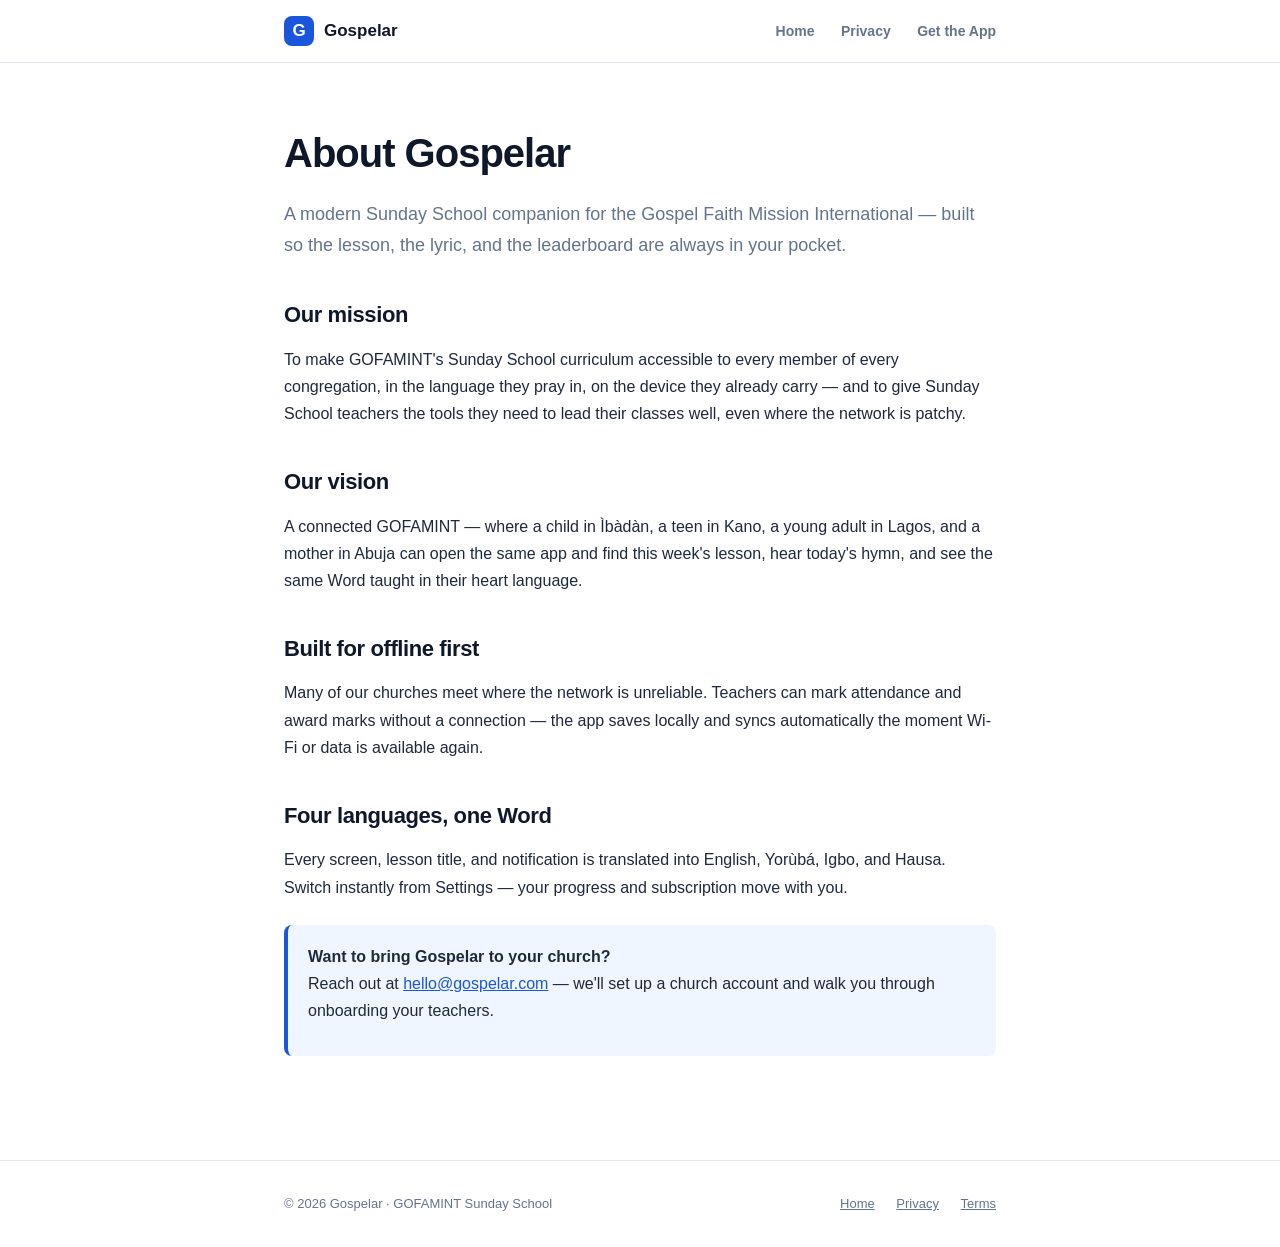
==== about.html @ f62bfdcc "Initial commit — Gospelar landing site Static marketing site for gospelar.com. Sign-in dropdown poin" ====
<!doctype html>
<html lang="en">
<head>
<meta charset="utf-8">
<meta name="viewport" content="width=device-width,initial-scale=1">
<title>About — Gospelar</title>
<meta name="description" content="The story behind the Gospelar app and our mission for GOFAMINT Sunday School.">
<link rel="icon" href="/favicon.ico">
<style>
:root { --blue:#1A56DB; --blue-light:#EFF6FF; --text:#0F172A; --muted:#64748B; --border:#E2E8F0; }
* { box-sizing: border-box; margin: 0; padding: 0; }
body { background: #fff; color: var(--text); font-family: -apple-system, BlinkMacSystemFont, "Segoe UI", Roboto, sans-serif; line-height: 1.7; -webkit-font-smoothing: antialiased; }
a { color: var(--blue); }
.container { max-width: 760px; margin: 0 auto; padding: 0 24px; }

nav { border-bottom: 1px solid var(--border); padding: 16px 0; }
nav .container { display: flex; justify-content: space-between; align-items: center; }
.logo { display: flex; align-items: center; gap: 10px; font-weight: 800; font-size: 17px; color: var(--text); text-decoration: none; }
.logo-mark { width: 30px; height: 30px; border-radius: 8px; background: var(--blue); color: #fff; display: grid; place-items: center; font-weight: 900; }
nav .links a { color: var(--muted); font-weight: 600; font-size: 14px; margin-left: 22px; text-decoration: none; }

main { padding: 56px 0 80px; }
h1 { font-size: 40px; font-weight: 900; letter-spacing: -1px; margin-bottom: 12px; }
.lead { color: var(--muted); font-size: 18px; margin-bottom: 36px; }
h2 { font-size: 22px; font-weight: 800; margin: 36px 0 12px; letter-spacing: -0.4px; }
p { color: #1E293B; margin-bottom: 14px; font-size: 16px; }
.callout { background: var(--blue-light); border-left: 4px solid var(--blue); padding: 18px 20px; border-radius: 8px; margin: 24px 0; }

footer { padding: 32px 0; border-top: 1px solid var(--border); color: var(--muted); font-size: 13px; }
footer .container { display: flex; justify-content: space-between; flex-wrap: wrap; gap: 12px; }
footer a { color: var(--muted); margin-left: 18px; }
</style>
</head>
<body>

<nav>
  <div class="container">
    <a href="/" class="logo"><span class="logo-mark">G</span> Gospelar</a>
    <div class="links">
      <a href="/">Home</a>
      <a href="/privacy.html">Privacy</a>
      <a href="/app.html">Get the App</a>
    </div>
  </div>
</nav>

<main>
  <div class="container">

  <h1>About Gospelar</h1>
  <p class="lead">A modern Sunday School companion for the Gospel Faith Mission International — built so the lesson, the lyric, and the leaderboard are always in your pocket.</p>

  <h2>Our mission</h2>
  <p>To make GOFAMINT's Sunday School curriculum accessible to every member of every congregation, in the language they pray in, on the device they already carry — and to give Sunday School teachers the tools they need to lead their classes well, even where the network is patchy.</p>

  <h2>Our vision</h2>
  <p>A connected GOFAMINT — where a child in Ìbàdàn, a teen in Kano, a young adult in Lagos, and a mother in Abuja can open the same app and find this week's lesson, hear today's hymn, and see the same Word taught in their heart language.</p>

  <h2>Built for offline first</h2>
  <p>Many of our churches meet where the network is unreliable. Teachers can mark attendance and award marks without a connection — the app saves locally and syncs automatically the moment Wi-Fi or data is available again.</p>

  <h2>Four languages, one Word</h2>
  <p>Every screen, lesson title, and notification is translated into English, Yorùbá, Igbo, and Hausa. Switch instantly from Settings — your progress and subscription move with you.</p>

  <div class="callout">
    <p><strong>Want to bring Gospelar to your church?</strong><br>
    Reach out at <a href="mailto:hello@gospelar.com">hello@gospelar.com</a> — we'll set up a church account and walk you through onboarding your teachers.</p>
  </div>

  </div>
</main>

<footer>
  <div class="container">
    <div>© 2026 Gospelar · GOFAMINT Sunday School</div>
    <div>
      <a href="/">Home</a>
      <a href="/privacy.html">Privacy</a>
      <a href="/terms.html">Terms</a>
    </div>
  </div>
</footer>

</body>
</html>
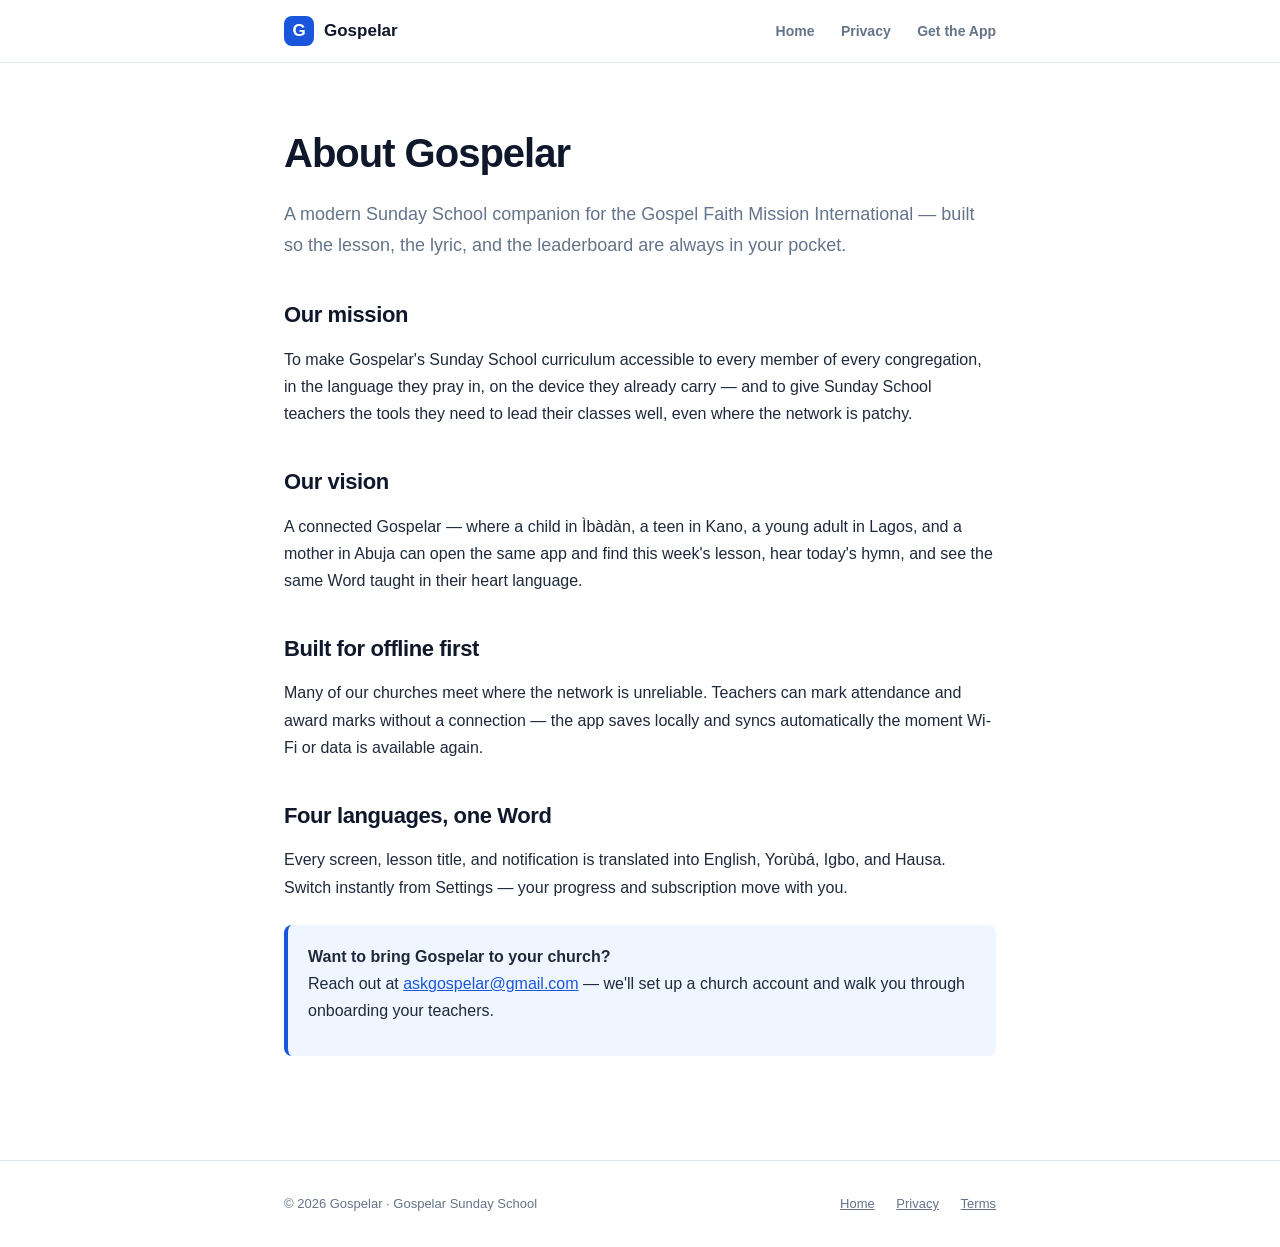
==== commit e32f3c8d: "Use logo.svg as site favicon + harden HTTPS Favicon: every page now points <link rel=icon> at /logo." ====
--- a/about.html
+++ b/about.html
@@ -3,9 +3,11 @@
 <head>
 <meta charset="utf-8">
 <meta name="viewport" content="width=device-width,initial-scale=1">
+<meta http-equiv="Content-Security-Policy" content="upgrade-insecure-requests">
 <title>About — Gospelar</title>
-<meta name="description" content="The story behind the Gospelar app and our mission for GOFAMINT Sunday School.">
-<link rel="icon" href="/favicon.ico">
+<meta name="description" content="The story behind the Gospelar app and our mission for Gospelar Sunday School.">
+<link rel="icon" type="image/svg+xml" href="/logo.svg">
+<link rel="alternate icon" type="image/png" href="/favicon.png">
 <style>
 :root { --blue:#1A56DB; --blue-light:#EFF6FF; --text:#0F172A; --muted:#64748B; --border:#E2E8F0; }
 * { box-sizing: border-box; margin: 0; padding: 0; }
@@ -51,10 +53,10 @@
   <p class="lead">A modern Sunday School companion for the Gospel Faith Mission International — built so the lesson, the lyric, and the leaderboard are always in your pocket.</p>
 
   <h2>Our mission</h2>
-  <p>To make GOFAMINT's Sunday School curriculum accessible to every member of every congregation, in the language they pray in, on the device they already carry — and to give Sunday School teachers the tools they need to lead their classes well, even where the network is patchy.</p>
+  <p>To make Gospelar's Sunday School curriculum accessible to every member of every congregation, in the language they pray in, on the device they already carry — and to give Sunday School teachers the tools they need to lead their classes well, even where the network is patchy.</p>
 
   <h2>Our vision</h2>
-  <p>A connected GOFAMINT — where a child in Ìbàdàn, a teen in Kano, a young adult in Lagos, and a mother in Abuja can open the same app and find this week's lesson, hear today's hymn, and see the same Word taught in their heart language.</p>
+  <p>A connected Gospelar — where a child in Ìbàdàn, a teen in Kano, a young adult in Lagos, and a mother in Abuja can open the same app and find this week's lesson, hear today's hymn, and see the same Word taught in their heart language.</p>
 
   <h2>Built for offline first</h2>
   <p>Many of our churches meet where the network is unreliable. Teachers can mark attendance and award marks without a connection — the app saves locally and syncs automatically the moment Wi-Fi or data is available again.</p>
@@ -64,7 +66,7 @@
 
   <div class="callout">
     <p><strong>Want to bring Gospelar to your church?</strong><br>
-    Reach out at <a href="mailto:hello@gospelar.com">hello@gospelar.com</a> — we'll set up a church account and walk you through onboarding your teachers.</p>
+    Reach out at <a href="mailto:askgospelar@gmail.com">askgospelar@gmail.com</a> — we'll set up a church account and walk you through onboarding your teachers.</p>
   </div>
 
   </div>
@@ -72,7 +74,7 @@
 
 <footer>
   <div class="container">
-    <div>© 2026 Gospelar · GOFAMINT Sunday School</div>
+    <div>© 2026 Gospelar · Gospelar Sunday School</div>
     <div>
       <a href="/">Home</a>
       <a href="/privacy.html">Privacy</a>
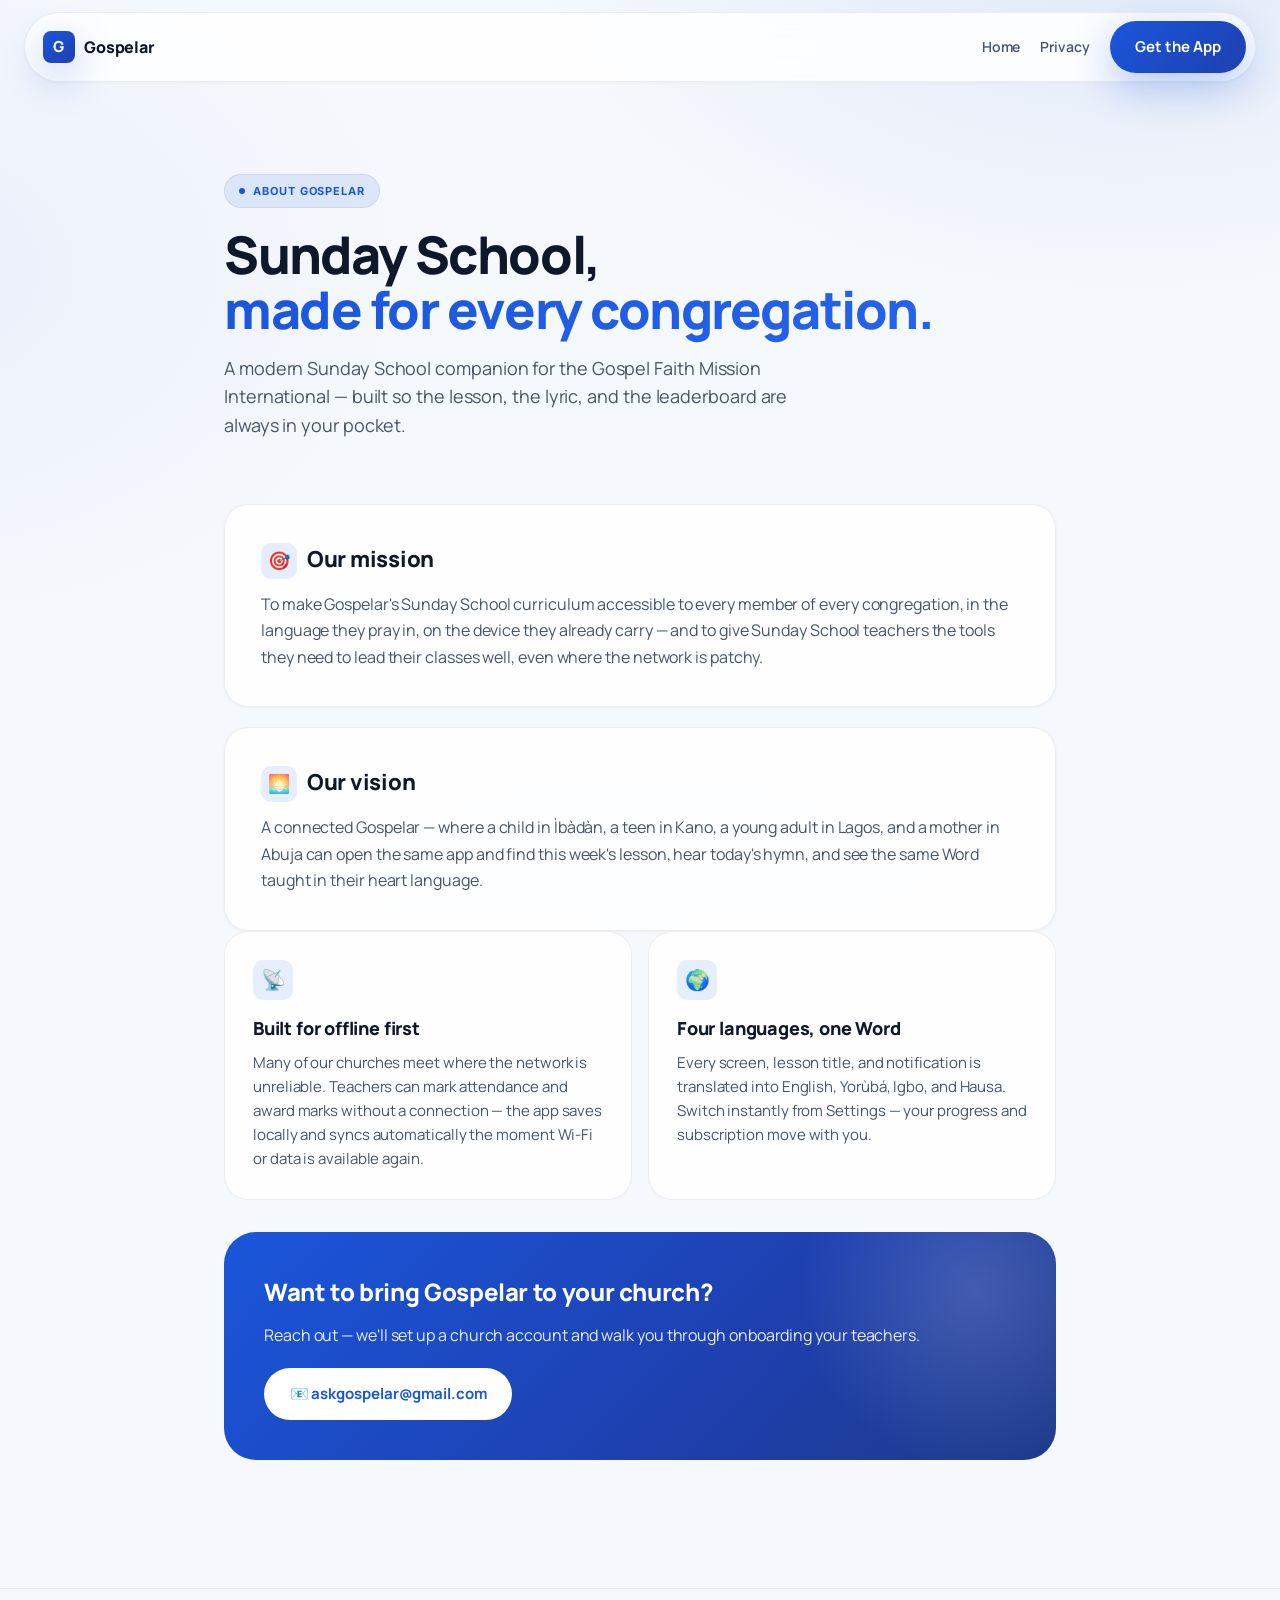
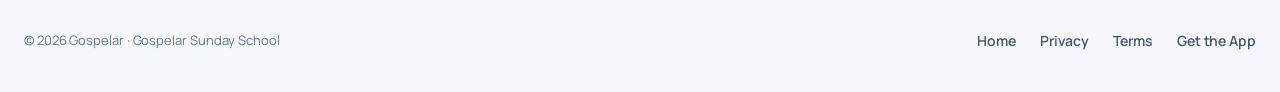
==== commit 1ee1ed2e: "Apply Nexus Clinical Identity to /about, /privacy, /app Each page now mirrors the home page's design" ====
--- a/about.html
+++ b/about.html
@@ -2,86 +2,354 @@
 <html lang="en">
 <head>
 <meta charset="utf-8">
-<meta name="viewport" content="width=device-width,initial-scale=1">
+<meta name="viewport" content="width=device-width,initial-scale=1,viewport-fit=cover">
 <meta http-equiv="Content-Security-Policy" content="upgrade-insecure-requests">
 <title>About — Gospelar</title>
 <meta name="description" content="The story behind the Gospelar app and our mission for Gospelar Sunday School.">
+<link rel="canonical" href="https://www.gospelar.com/about">
 <link rel="icon" type="image/svg+xml" href="/logo.svg">
 <link rel="alternate icon" type="image/png" href="/favicon.png">
+<link rel="apple-touch-icon" sizes="180x180" href="/favicon.png">
+
+<link rel="preconnect" href="https://fonts.googleapis.com">
+<link rel="preconnect" href="https://fonts.gstatic.com" crossorigin>
+<link href="https://fonts.googleapis.com/css2?family=Manrope:wght@400;500;600;700;800&family=Inter:wght@400;500;600;700&display=swap" rel="stylesheet">
+
 <style>
-:root { --blue:#1A56DB; --blue-light:#EFF6FF; --text:#0F172A; --muted:#64748B; --border:#E2E8F0; }
+/* Nexus Clinical Identity — Blue primary build (about page slice). */
+:root {
+  --surface: #F5F8FC;
+  --surface-container-lowest: #FFFFFF;
+  --surface-container-low: #EFF4F8;
+  --on-surface: #0F172A;
+  --on-surface-variant: #475569;
+  --on-surface-muted: #64748B;
+  --ghost: rgba(15,23,42,0.07);
+  --ghost-strong: rgba(15,23,42,0.10);
+  --primary: #1A56DB;
+  --on-primary: #FFFFFF;
+  --primary-container: #1E40AF;
+  --primary-deeper: #1E3A8A;
+  --primary-soft: rgba(26,86,219,0.10);
+  --secondary: #2563EB;
+  --tertiary-container: #E2E8F0;
+  --tertiary: #475569;
+  --success: #059669;
+  --success-soft: rgba(5,150,105,0.12);
+  --glass: rgba(255,255,255,0.70);
+  --glass-strong: rgba(255,255,255,0.86);
+  --glass-blur: 24px;
+  --shadow-1: 0 1px 3px rgba(15,23,42,0.04);
+  --shadow-2: 0 4px 16px rgba(15,23,42,0.06);
+  --shadow-3: 0 12px 40px rgba(15,23,42,0.10);
+  --shadow-blue: 0 14px 42px rgba(26,86,219,0.32);
+  --r-xs: 0.375rem; --r-sm: 0.625rem; --r: 1rem; --r-md: 1.25rem; --r-lg: 1.5rem; --r-xl: 2rem; --r-pill: 9999px;
+  --container-max: 880px;
+}
+
 * { box-sizing: border-box; margin: 0; padding: 0; }
-body { background: #fff; color: var(--text); font-family: -apple-system, BlinkMacSystemFont, "Segoe UI", Roboto, sans-serif; line-height: 1.7; -webkit-font-smoothing: antialiased; }
-a { color: var(--blue); }
-.container { max-width: 760px; margin: 0 auto; padding: 0 24px; }
-
-nav { border-bottom: 1px solid var(--border); padding: 16px 0; }
-nav .container { display: flex; justify-content: space-between; align-items: center; }
-.logo { display: flex; align-items: center; gap: 10px; font-weight: 800; font-size: 17px; color: var(--text); text-decoration: none; }
-.logo-mark { width: 30px; height: 30px; border-radius: 8px; background: var(--blue); color: #fff; display: grid; place-items: center; font-weight: 900; }
-nav .links a { color: var(--muted); font-weight: 600; font-size: 14px; margin-left: 22px; text-decoration: none; }
-
-main { padding: 56px 0 80px; }
-h1 { font-size: 40px; font-weight: 900; letter-spacing: -1px; margin-bottom: 12px; }
-.lead { color: var(--muted); font-size: 18px; margin-bottom: 36px; }
-h2 { font-size: 22px; font-weight: 800; margin: 36px 0 12px; letter-spacing: -0.4px; }
-p { color: #1E293B; margin-bottom: 14px; font-size: 16px; }
-.callout { background: var(--blue-light); border-left: 4px solid var(--blue); padding: 18px 20px; border-radius: 8px; margin: 24px 0; }
-
-footer { padding: 32px 0; border-top: 1px solid var(--border); color: var(--muted); font-size: 13px; }
-footer .container { display: flex; justify-content: space-between; flex-wrap: wrap; gap: 12px; }
-footer a { color: var(--muted); margin-left: 18px; }
+*::selection { background: var(--primary-soft); color: var(--primary); }
+html { scroll-behavior: smooth; }
+body {
+  font-family: 'Manrope', -apple-system, BlinkMacSystemFont, sans-serif;
+  font-feature-settings: "ss01","ss02","cv11";
+  background: var(--surface);
+  color: var(--on-surface);
+  -webkit-font-smoothing: antialiased;
+  line-height: 1.65;
+  letter-spacing: -0.005em;
+  background-image:
+    radial-gradient(1100px 700px at 88% -10%, rgba(26,86,219,0.10), transparent 55%),
+    radial-gradient(900px 600px at -10% 30%, rgba(37,99,235,0.06), transparent 60%),
+    radial-gradient(700px 500px at 50% 120%, rgba(147,197,253,0.16), transparent 60%);
+  background-attachment: fixed;
+  min-height: 100vh;
+}
+a { color: var(--primary); text-decoration: none; transition: color .15s ease; }
+a:hover { color: var(--primary-container); }
+
+.container { max-width: var(--container-max); margin: 0 auto; padding: 0 1.5rem; }
+.container-wide { max-width: 1280px; margin: 0 auto; padding: 0 1.5rem; }
+
+/* ── Nav (pill, glass) ───────────────────────────────────────────────── */
+nav.topnav { position: sticky; top: 0; z-index: 100; padding: 0.75rem 1.5rem; display: flex; justify-content: center; }
+nav.topnav .nav-pill {
+  display: flex; align-items: center; justify-content: space-between;
+  width: 100%; max-width: 1280px;
+  padding: 0.5rem 0.55rem 0.5rem 1.1rem;
+  background: var(--glass-strong);
+  backdrop-filter: blur(var(--glass-blur)) saturate(180%);
+  -webkit-backdrop-filter: blur(var(--glass-blur)) saturate(180%);
+  border: 1px solid var(--ghost); border-radius: var(--r-pill);
+  box-shadow: var(--shadow-1);
+  transition: box-shadow .25s ease;
+}
+nav.topnav.scrolled .nav-pill { box-shadow: var(--shadow-2); }
+.brand { display: flex; align-items: center; gap: 0.625rem; font-weight: 800; letter-spacing: -0.015em; color: var(--on-surface); font-size: 1rem; }
+.brand:hover { color: var(--on-surface); }
+.brand-mark {
+  width: 32px; height: 32px; border-radius: 0.5rem;
+  background: linear-gradient(135deg, var(--primary), var(--primary-container));
+  color: var(--on-primary); display: grid; place-items: center;
+  font-weight: 900; font-size: 0.95rem; box-shadow: var(--shadow-blue);
+}
+.nav-links { display: flex; align-items: center; gap: 1.25rem; }
+.nav-links > a:not(.btn) { color: var(--on-surface-variant); font-weight: 600; font-size: 0.875rem; }
+.nav-links > a:not(.btn):hover { color: var(--on-surface); }
+
+/* ── Buttons ─────────────────────────────────────────────────────────── */
+.btn {
+  display: inline-flex; align-items: center; justify-content: center; gap: 0.5rem;
+  font-family: 'Manrope', sans-serif; font-weight: 700; font-size: 0.9375rem;
+  letter-spacing: -0.005em; border: 0; border-radius: var(--r-pill);
+  cursor: pointer; padding: 0.85rem 1.6rem;
+  transition: transform .25s cubic-bezier(.22,.61,.36,1), box-shadow .2s ease;
+  white-space: nowrap;
+}
+.btn-primary { background: linear-gradient(135deg, var(--primary), var(--primary-container)); color: var(--on-primary); box-shadow: var(--shadow-blue); }
+.btn-primary:hover { transform: scale(1.02); color: var(--on-primary); }
+.btn-ghost { background: var(--surface-container-lowest); color: var(--on-surface); border: 1px solid var(--ghost-strong); }
+.btn-ghost:hover { background: var(--surface-container-low); border-color: var(--primary); color: var(--primary); }
+
+/* ── Type ────────────────────────────────────────────────────────────── */
+.display-xl { font-family: 'Manrope', sans-serif; font-size: clamp(2.25rem, 4.5vw, 3.25rem); font-weight: 800; line-height: 1.05; letter-spacing: -0.028em; }
+.display-lg { font-family: 'Manrope', sans-serif; font-size: clamp(1.75rem, 3vw, 2.25rem); font-weight: 800; line-height: 1.15; letter-spacing: -0.022em; }
+.label-caps { font-family: 'Inter', sans-serif; font-size: 10px; font-weight: 700; line-height: 1; letter-spacing: 0.1em; text-transform: uppercase; color: var(--on-surface-muted); }
+.eyebrow {
+  display: inline-flex; align-items: center; gap: 0.5rem;
+  padding: 0.45rem 0.9rem;
+  background: var(--primary-soft); color: var(--primary);
+  border: 1px solid var(--ghost); border-radius: var(--r-pill);
+  font-family: 'Inter', sans-serif; font-size: 11px; font-weight: 700;
+  letter-spacing: 0.08em; text-transform: uppercase;
+}
+.eyebrow .chip-dot { width: 6px; height: 6px; border-radius: 50%; background: var(--primary); }
+
+/* ── Layout ──────────────────────────────────────────────────────────── */
+header.hero { padding: 5rem 0 3rem; }
+header.hero h1 { margin: 1.25rem 0 1rem; }
+header.hero h1 .accent {
+  background: linear-gradient(135deg, var(--primary), var(--secondary));
+  -webkit-background-clip: text; background-clip: text; color: transparent;
+}
+header.hero .lead {
+  color: var(--on-surface-variant);
+  font-size: 1.125rem; line-height: 1.6;
+  max-width: 38rem;
+}
+
+main.body { padding: 1rem 0 5rem; }
+
+.glass-card {
+  background: var(--glass-strong);
+  backdrop-filter: blur(var(--glass-blur)) saturate(180%);
+  -webkit-backdrop-filter: blur(var(--glass-blur)) saturate(180%);
+  border: 1px solid var(--ghost); border-radius: var(--r-lg);
+  padding: 2.25rem;
+  box-shadow: var(--shadow-1);
+}
+.glass-card + .glass-card { margin-top: 1.25rem; }
+.glass-card h2 {
+  font-family: 'Manrope', sans-serif;
+  font-size: 1.375rem; font-weight: 800;
+  letter-spacing: -0.012em;
+  margin-bottom: 0.75rem;
+}
+.glass-card h2 .icon-block {
+  display: inline-flex; align-items: center; justify-content: center;
+  width: 36px; height: 36px; border-radius: var(--r-sm);
+  background: var(--primary-soft); color: var(--primary);
+  margin-right: 0.625rem; vertical-align: middle;
+  font-size: 18px;
+}
+.glass-card p { color: var(--on-surface-variant); font-size: 1rem; line-height: 1.65; }
+.glass-card p + p { margin-top: 0.875rem; }
+
+/* Bento grid for the four pillars */
+.pillars {
+  display: grid;
+  grid-template-columns: repeat(2, 1fr);
+  gap: 1rem;
+  margin-bottom: 1.25rem;
+}
+.pillars .pillar {
+  background: var(--glass-strong);
+  backdrop-filter: blur(var(--glass-blur)) saturate(180%);
+  -webkit-backdrop-filter: blur(var(--glass-blur)) saturate(180%);
+  border: 1px solid var(--ghost); border-radius: var(--r-lg);
+  padding: 1.75rem;
+}
+.pillars .pillar h2 {
+  font-size: 1.125rem; font-weight: 800; letter-spacing: -0.01em;
+  margin-bottom: 0.5rem;
+}
+.pillars .pillar p {
+  color: var(--on-surface-variant); font-size: 0.9375rem; line-height: 1.6;
+}
+.pillar-icon {
+  width: 40px; height: 40px; border-radius: var(--r-sm);
+  display: grid; place-items: center; font-size: 20px;
+  background: var(--primary-soft); color: var(--primary);
+  margin-bottom: 0.875rem;
+}
+
+/* CTA callout */
+.cta-callout {
+  margin-top: 2rem;
+  border-radius: var(--r-xl);
+  padding: 2.5rem;
+  background: linear-gradient(135deg, var(--primary) 0%, var(--primary-container) 60%, var(--primary-deeper) 100%);
+  color: white; position: relative; overflow: hidden;
+}
+.cta-callout::before {
+  content: ''; position: absolute; top: -120px; right: -100px;
+  width: 360px; height: 360px; border-radius: 50%;
+  background: radial-gradient(circle, rgba(255,255,255,0.16), transparent 70%);
+}
+.cta-callout > * { position: relative; z-index: 1; }
+.cta-callout h2 { font-family: 'Manrope', sans-serif; font-size: 1.5rem; font-weight: 800; letter-spacing: -0.015em; margin-bottom: 0.625rem; color: white; }
+.cta-callout p { color: rgba(255,255,255,0.9); margin-bottom: 1.25rem; font-size: 1rem; }
+.cta-callout .btn-onprimary {
+  background: white; color: var(--primary);
+  display: inline-flex; align-items: center; gap: 0.5rem;
+  padding: 0.85rem 1.6rem; border-radius: var(--r-pill);
+  font-weight: 700; font-size: 0.9375rem;
+  transition: transform .25s cubic-bezier(.22,.61,.36,1);
+}
+.cta-callout .btn-onprimary:hover { transform: scale(1.02); color: var(--primary); }
+
+/* ── Footer ──────────────────────────────────────────────────────────── */
+footer { padding: 2.5rem 0; border-top: 1px solid var(--ghost); margin-top: 3rem; }
+footer .container { display: flex; justify-content: space-between; align-items: center; flex-wrap: wrap; gap: 1rem; max-width: 1280px; }
+footer .copy { color: var(--on-surface-muted); font-size: 0.8125rem; }
+footer .links { display: flex; gap: 1.5rem; flex-wrap: wrap; }
+footer .links a { color: var(--on-surface-variant); font-weight: 600; font-size: 0.875rem; }
+footer .links a:hover { color: var(--on-surface); }
+
+@media (max-width: 720px) {
+  .pillars { grid-template-columns: 1fr; }
+  .nav-links > a:not(.btn) { display: none; }
+  header.hero { padding: 3rem 0 2rem; }
+  .glass-card, .pillars .pillar { padding: 1.5rem; }
+  .cta-callout { padding: 2rem 1.5rem; }
+}
+
+@media (prefers-reduced-motion: no-preference) {
+  [data-reveal] {
+    opacity: 0; transform: translateY(22px);
+    transition: opacity .8s cubic-bezier(.22,.61,.36,1), transform .8s cubic-bezier(.22,.61,.36,1);
+    transition-delay: var(--reveal-delay, 0s);
+  }
+  [data-reveal].is-visible { opacity: 1; transform: translateY(0); }
+
+  @keyframes pulseDot {
+    0%, 100% { box-shadow: 0 0 0 0 rgba(26,86,219,0.50); }
+    50%      { box-shadow: 0 0 0 6px rgba(26,86,219,0.00); }
+  }
+  .eyebrow .chip-dot { animation: pulseDot 2s ease-in-out infinite; }
+}
 </style>
 </head>
 <body>
 
-<nav>
+<nav class="topnav">
+  <div class="nav-pill">
+    <a href="/" class="brand">
+      <span class="brand-mark">G</span>
+      <span>Gospelar</span>
+    </a>
+    <div class="nav-links">
+      <a href="/">Home</a>
+      <a href="/privacy">Privacy</a>
+      <a href="/app" class="btn btn-primary">Get the App</a>
+    </div>
+  </div>
+</nav>
+
+<header class="hero">
   <div class="container">
-    <a href="/" class="logo"><span class="logo-mark">G</span> Gospelar</a>
+    <span class="eyebrow" data-reveal>
+      <span class="chip-dot"></span>
+      About Gospelar
+    </span>
+    <h1 class="display-xl" data-reveal style="--reveal-delay:.08s">
+      Sunday School,<br>
+      <span class="accent">made for every congregation.</span>
+    </h1>
+    <p class="lead" data-reveal style="--reveal-delay:.18s">
+      A modern Sunday School companion for the Gospel Faith Mission International — built so the lesson, the lyric, and the leaderboard are always in your pocket.
+    </p>
+  </div>
+</header>
+
+<main class="body">
+  <div class="container">
+
+    <div class="glass-card" data-reveal>
+      <h2><span class="icon-block">🎯</span>Our mission</h2>
+      <p>To make Gospelar's Sunday School curriculum accessible to every member of every congregation, in the language they pray in, on the device they already carry — and to give Sunday School teachers the tools they need to lead their classes well, even where the network is patchy.</p>
+    </div>
+
+    <div class="glass-card" data-reveal style="--reveal-delay:.06s">
+      <h2><span class="icon-block">🌅</span>Our vision</h2>
+      <p>A connected Gospelar — where a child in Ìbàdàn, a teen in Kano, a young adult in Lagos, and a mother in Abuja can open the same app and find this week's lesson, hear today's hymn, and see the same Word taught in their heart language.</p>
+    </div>
+
+    <div class="pillars" data-reveal style="--reveal-delay:.12s">
+      <div class="pillar">
+        <div class="pillar-icon">📡</div>
+        <h2>Built for offline first</h2>
+        <p>Many of our churches meet where the network is unreliable. Teachers can mark attendance and award marks without a connection — the app saves locally and syncs automatically the moment Wi-Fi or data is available again.</p>
+      </div>
+      <div class="pillar">
+        <div class="pillar-icon">🌍</div>
+        <h2>Four languages, one Word</h2>
+        <p>Every screen, lesson title, and notification is translated into English, Yorùbá, Igbo, and Hausa. Switch instantly from Settings — your progress and subscription move with you.</p>
+      </div>
+    </div>
+
+    <div class="cta-callout" data-reveal style="--reveal-delay:.18s">
+      <h2>Want to bring Gospelar to your church?</h2>
+      <p>Reach out — we'll set up a church account and walk you through onboarding your teachers.</p>
+      <a class="btn-onprimary" href="mailto:askgospelar@gmail.com">📧 askgospelar@gmail.com</a>
+    </div>
+
+  </div>
+</main>
+
+<footer>
+  <div class="container container-wide">
+    <div class="copy">© 2026 Gospelar · Gospelar Sunday School</div>
     <div class="links">
       <a href="/">Home</a>
-      <a href="/privacy.html">Privacy</a>
-      <a href="/app.html">Get the App</a>
-    </div>
-  </div>
-</nav>
-
-<main>
-  <div class="container">
-
-  <h1>About Gospelar</h1>
-  <p class="lead">A modern Sunday School companion for the Gospel Faith Mission International — built so the lesson, the lyric, and the leaderboard are always in your pocket.</p>
-
-  <h2>Our mission</h2>
-  <p>To make Gospelar's Sunday School curriculum accessible to every member of every congregation, in the language they pray in, on the device they already carry — and to give Sunday School teachers the tools they need to lead their classes well, even where the network is patchy.</p>
-
-  <h2>Our vision</h2>
-  <p>A connected Gospelar — where a child in Ìbàdàn, a teen in Kano, a young adult in Lagos, and a mother in Abuja can open the same app and find this week's lesson, hear today's hymn, and see the same Word taught in their heart language.</p>
-
-  <h2>Built for offline first</h2>
-  <p>Many of our churches meet where the network is unreliable. Teachers can mark attendance and award marks without a connection — the app saves locally and syncs automatically the moment Wi-Fi or data is available again.</p>
-
-  <h2>Four languages, one Word</h2>
-  <p>Every screen, lesson title, and notification is translated into English, Yorùbá, Igbo, and Hausa. Switch instantly from Settings — your progress and subscription move with you.</p>
-
-  <div class="callout">
-    <p><strong>Want to bring Gospelar to your church?</strong><br>
-    Reach out at <a href="mailto:askgospelar@gmail.com">askgospelar@gmail.com</a> — we'll set up a church account and walk you through onboarding your teachers.</p>
-  </div>
-
-  </div>
-</main>
-
-<footer>
-  <div class="container">
-    <div>© 2026 Gospelar · Gospelar Sunday School</div>
-    <div>
-      <a href="/">Home</a>
-      <a href="/privacy.html">Privacy</a>
-      <a href="/terms.html">Terms</a>
+      <a href="/privacy">Privacy</a>
+      <a href="/terms">Terms</a>
+      <a href="/app">Get the App</a>
     </div>
   </div>
 </footer>
 
+<script>
+  // Scroll-reveal observer (matches the index page).
+  const revealIO = new IntersectionObserver(
+    (entries) => {
+      for (const e of entries) {
+        if (e.isIntersecting) {
+          e.target.classList.add('is-visible');
+          revealIO.unobserve(e.target);
+        }
+      }
+    },
+    { threshold: 0.12, rootMargin: '0px 0px -8% 0px' },
+  );
+  document.querySelectorAll('[data-reveal]').forEach((el) => revealIO.observe(el));
+
+  // Sticky-nav shadow on scroll.
+  const navEl = document.querySelector('nav.topnav');
+  const onScroll = () => navEl.classList.toggle('scrolled', window.scrollY > 12);
+  document.addEventListener('scroll', onScroll, { passive: true });
+  onScroll();
+</script>
+
 </body>
 </html>
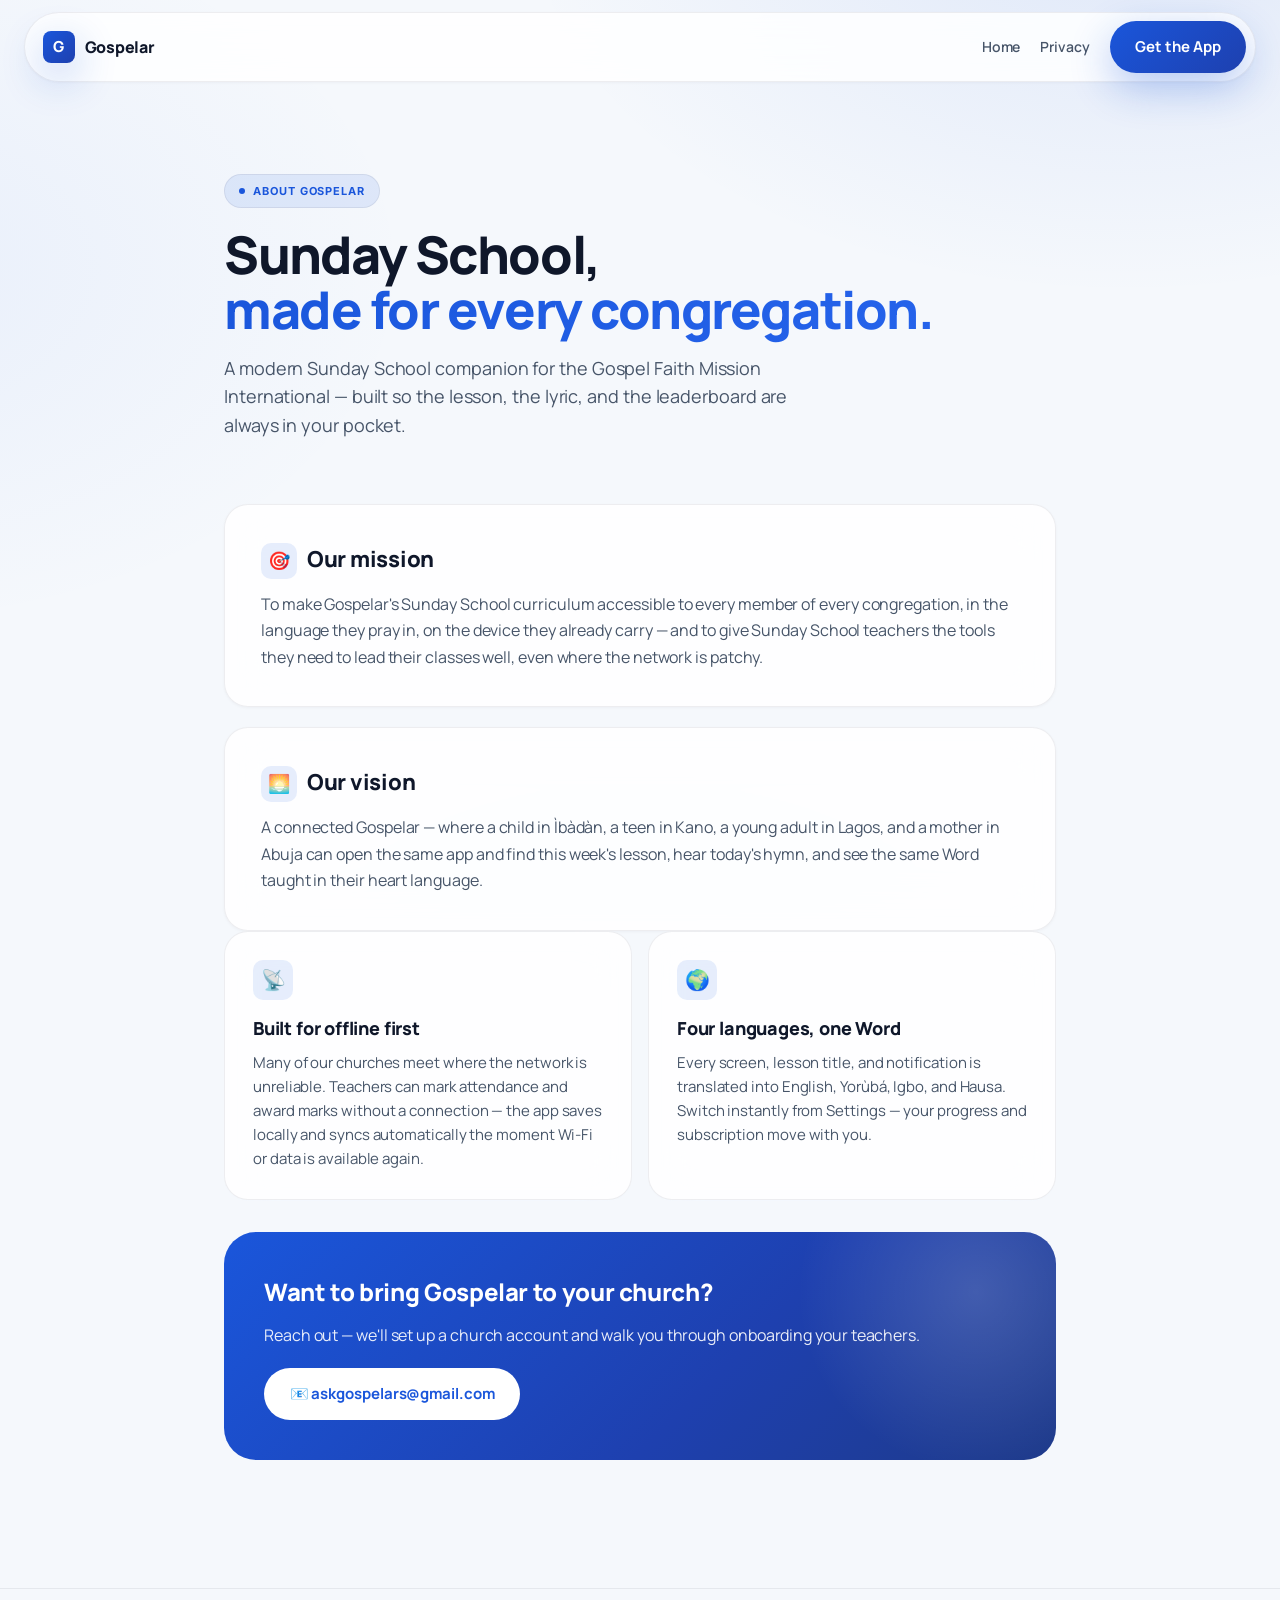
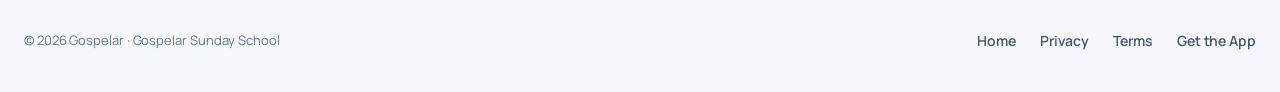
==== commit c0cad7c8: "Update contact bento with real social links + canonical support email index.html: - WhatsApp: wa.me/" ====
--- a/about.html
+++ b/about.html
@@ -311,7 +311,7 @@
     <div class="cta-callout" data-reveal style="--reveal-delay:.18s">
       <h2>Want to bring Gospelar to your church?</h2>
       <p>Reach out — we'll set up a church account and walk you through onboarding your teachers.</p>
-      <a class="btn-onprimary" href="mailto:askgospelar@gmail.com">📧 askgospelar@gmail.com</a>
+      <a class="btn-onprimary" href="mailto:askgospelars@gmail.com">📧 askgospelars@gmail.com</a>
     </div>
 
   </div>
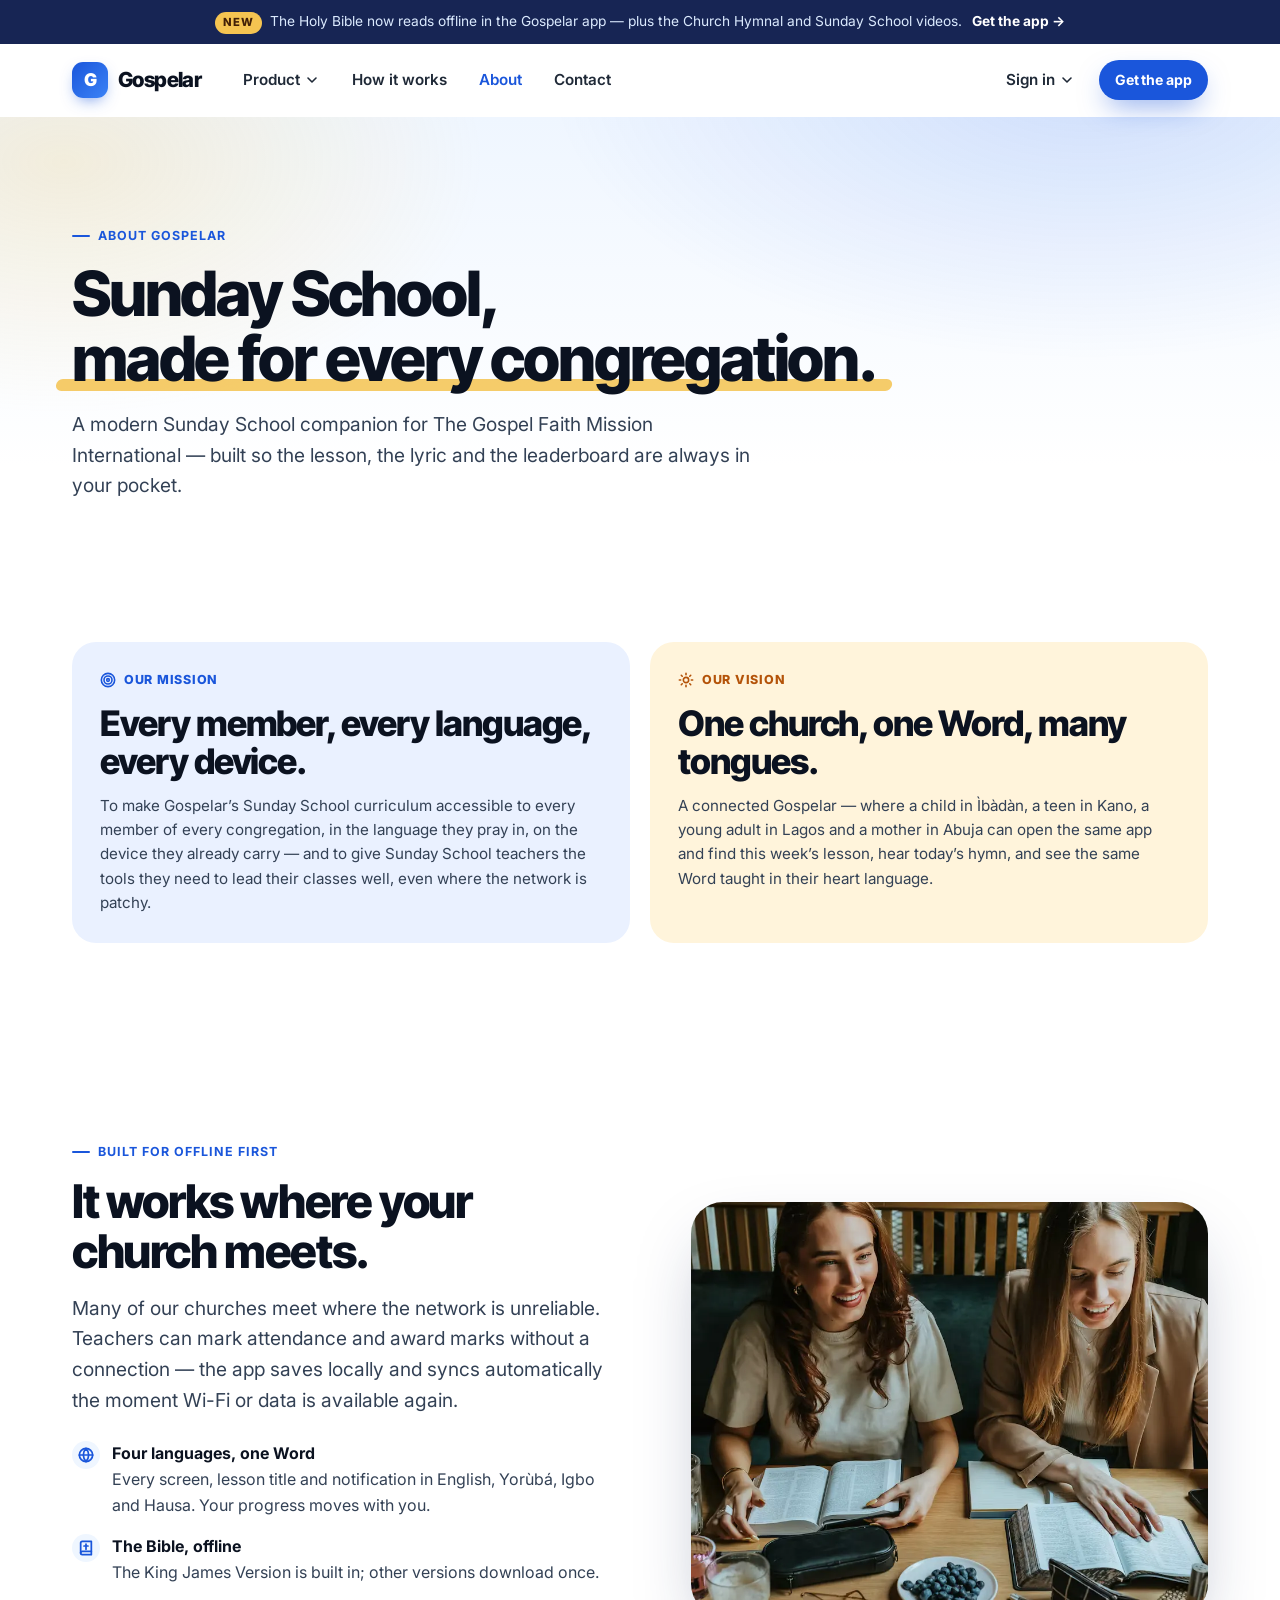
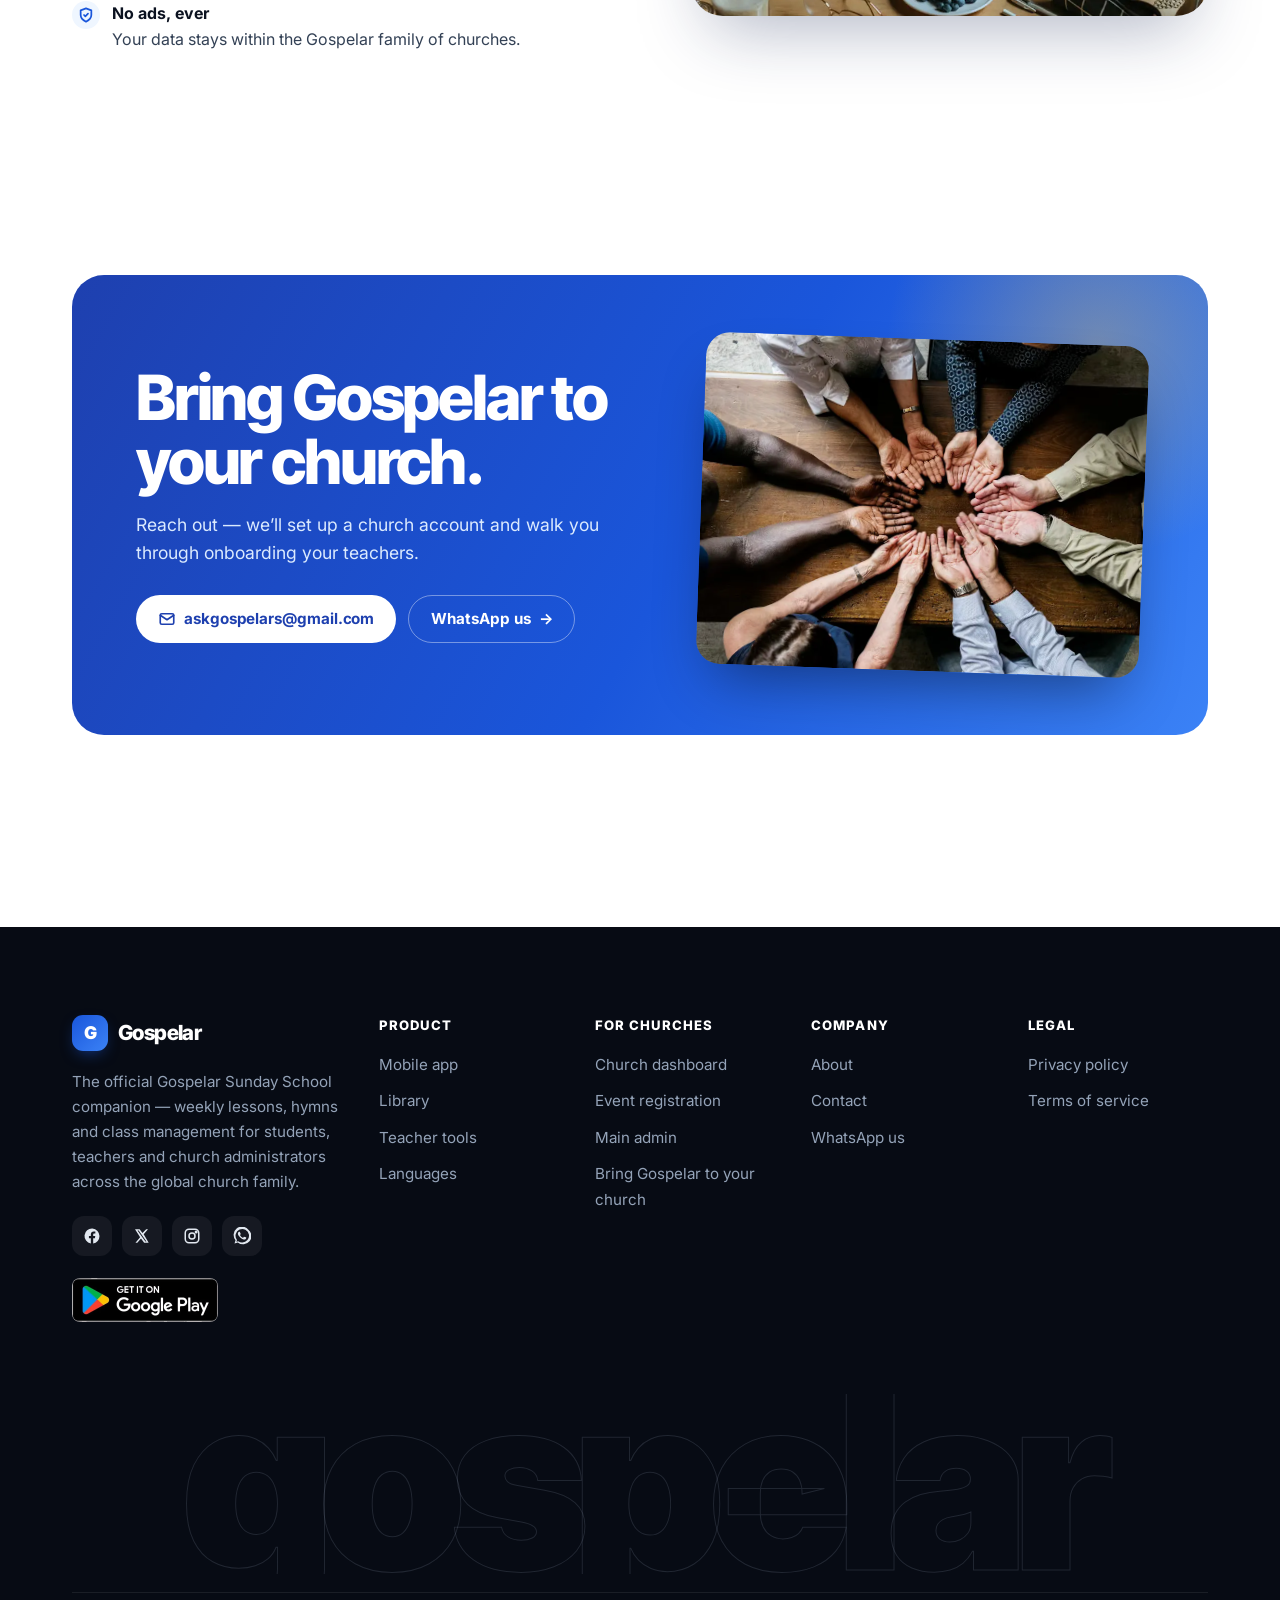
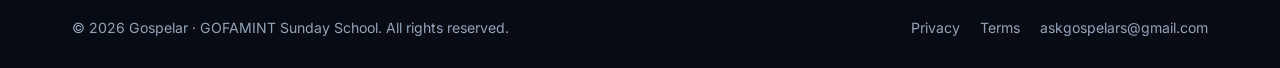
==== commit 0043de1e: "Site redesign: platform-style layout in Gospelar blue All five pages share one stylesheet/script and" ====
--- a/about.html
+++ b/about.html
@@ -1,355 +1,254 @@
 <!doctype html>
-<html lang="en">
+<html lang="en" class="no-js">
 <head>
 <meta charset="utf-8">
 <meta name="viewport" content="width=device-width,initial-scale=1,viewport-fit=cover">
 <meta http-equiv="Content-Security-Policy" content="upgrade-insecure-requests">
 <title>About — Gospelar</title>
-<meta name="description" content="The story behind the Gospelar app and our mission for Gospelar Sunday School.">
+<meta name="description" content="The story behind the Gospelar app and our mission for GOFAMINT Sunday School.">
 <link rel="canonical" href="https://www.gospelar.com/about">
 <link rel="icon" type="image/svg+xml" href="/logo.svg">
 <link rel="alternate icon" type="image/png" href="/favicon.png">
 <link rel="apple-touch-icon" sizes="180x180" href="/favicon.png">
-
+<meta name="theme-color" content="#1A56DB">
+<meta property="og:title" content="About — Gospelar">
+<meta property="og:description" content="The story behind the Gospelar app and our mission for GOFAMINT Sunday School.">
+<meta property="og:url" content="https://www.gospelar.com/about">
+<meta property="og:type" content="website">
+<meta property="og:image" content="https://www.gospelar.com/og.png">
+<meta name="twitter:card" content="summary_large_image">
 <link rel="preconnect" href="https://fonts.googleapis.com">
 <link rel="preconnect" href="https://fonts.gstatic.com" crossorigin>
-<link href="https://fonts.googleapis.com/css2?family=Manrope:wght@400;500;600;700;800&family=Inter:wght@400;500;600;700&display=swap" rel="stylesheet">
-
-<style>
-/* Nexus Clinical Identity — Blue primary build (about page slice). */
-:root {
-  --surface: #F5F8FC;
-  --surface-container-lowest: #FFFFFF;
-  --surface-container-low: #EFF4F8;
-  --on-surface: #0F172A;
-  --on-surface-variant: #475569;
-  --on-surface-muted: #64748B;
-  --ghost: rgba(15,23,42,0.07);
-  --ghost-strong: rgba(15,23,42,0.10);
-  --primary: #1A56DB;
-  --on-primary: #FFFFFF;
-  --primary-container: #1E40AF;
-  --primary-deeper: #1E3A8A;
-  --primary-soft: rgba(26,86,219,0.10);
-  --secondary: #2563EB;
-  --tertiary-container: #E2E8F0;
-  --tertiary: #475569;
-  --success: #059669;
-  --success-soft: rgba(5,150,105,0.12);
-  --glass: rgba(255,255,255,0.70);
-  --glass-strong: rgba(255,255,255,0.86);
-  --glass-blur: 24px;
-  --shadow-1: 0 1px 3px rgba(15,23,42,0.04);
-  --shadow-2: 0 4px 16px rgba(15,23,42,0.06);
-  --shadow-3: 0 12px 40px rgba(15,23,42,0.10);
-  --shadow-blue: 0 14px 42px rgba(26,86,219,0.32);
-  --r-xs: 0.375rem; --r-sm: 0.625rem; --r: 1rem; --r-md: 1.25rem; --r-lg: 1.5rem; --r-xl: 2rem; --r-pill: 9999px;
-  --container-max: 880px;
-}
-
-* { box-sizing: border-box; margin: 0; padding: 0; }
-*::selection { background: var(--primary-soft); color: var(--primary); }
-html { scroll-behavior: smooth; }
-body {
-  font-family: 'Manrope', -apple-system, BlinkMacSystemFont, sans-serif;
-  font-feature-settings: "ss01","ss02","cv11";
-  background: var(--surface);
-  color: var(--on-surface);
-  -webkit-font-smoothing: antialiased;
-  line-height: 1.65;
-  letter-spacing: -0.005em;
-  background-image:
-    radial-gradient(1100px 700px at 88% -10%, rgba(26,86,219,0.10), transparent 55%),
-    radial-gradient(900px 600px at -10% 30%, rgba(37,99,235,0.06), transparent 60%),
-    radial-gradient(700px 500px at 50% 120%, rgba(147,197,253,0.16), transparent 60%);
-  background-attachment: fixed;
-  min-height: 100vh;
-}
-a { color: var(--primary); text-decoration: none; transition: color .15s ease; }
-a:hover { color: var(--primary-container); }
-
-.container { max-width: var(--container-max); margin: 0 auto; padding: 0 1.5rem; }
-.container-wide { max-width: 1280px; margin: 0 auto; padding: 0 1.5rem; }
-
-/* ── Nav (pill, glass) ───────────────────────────────────────────────── */
-nav.topnav { position: sticky; top: 0; z-index: 100; padding: 0.75rem 1.5rem; display: flex; justify-content: center; }
-nav.topnav .nav-pill {
-  display: flex; align-items: center; justify-content: space-between;
-  width: 100%; max-width: 1280px;
-  padding: 0.5rem 0.55rem 0.5rem 1.1rem;
-  background: var(--glass-strong);
-  backdrop-filter: blur(var(--glass-blur)) saturate(180%);
-  -webkit-backdrop-filter: blur(var(--glass-blur)) saturate(180%);
-  border: 1px solid var(--ghost); border-radius: var(--r-pill);
-  box-shadow: var(--shadow-1);
-  transition: box-shadow .25s ease;
-}
-nav.topnav.scrolled .nav-pill { box-shadow: var(--shadow-2); }
-.brand { display: flex; align-items: center; gap: 0.625rem; font-weight: 800; letter-spacing: -0.015em; color: var(--on-surface); font-size: 1rem; }
-.brand:hover { color: var(--on-surface); }
-.brand-mark {
-  width: 32px; height: 32px; border-radius: 0.5rem;
-  background: linear-gradient(135deg, var(--primary), var(--primary-container));
-  color: var(--on-primary); display: grid; place-items: center;
-  font-weight: 900; font-size: 0.95rem; box-shadow: var(--shadow-blue);
-}
-.nav-links { display: flex; align-items: center; gap: 1.25rem; }
-.nav-links > a:not(.btn) { color: var(--on-surface-variant); font-weight: 600; font-size: 0.875rem; }
-.nav-links > a:not(.btn):hover { color: var(--on-surface); }
-
-/* ── Buttons ─────────────────────────────────────────────────────────── */
-.btn {
-  display: inline-flex; align-items: center; justify-content: center; gap: 0.5rem;
-  font-family: 'Manrope', sans-serif; font-weight: 700; font-size: 0.9375rem;
-  letter-spacing: -0.005em; border: 0; border-radius: var(--r-pill);
-  cursor: pointer; padding: 0.85rem 1.6rem;
-  transition: transform .25s cubic-bezier(.22,.61,.36,1), box-shadow .2s ease;
-  white-space: nowrap;
-}
-.btn-primary { background: linear-gradient(135deg, var(--primary), var(--primary-container)); color: var(--on-primary); box-shadow: var(--shadow-blue); }
-.btn-primary:hover { transform: scale(1.02); color: var(--on-primary); }
-.btn-ghost { background: var(--surface-container-lowest); color: var(--on-surface); border: 1px solid var(--ghost-strong); }
-.btn-ghost:hover { background: var(--surface-container-low); border-color: var(--primary); color: var(--primary); }
-
-/* ── Type ────────────────────────────────────────────────────────────── */
-.display-xl { font-family: 'Manrope', sans-serif; font-size: clamp(2.25rem, 4.5vw, 3.25rem); font-weight: 800; line-height: 1.05; letter-spacing: -0.028em; }
-.display-lg { font-family: 'Manrope', sans-serif; font-size: clamp(1.75rem, 3vw, 2.25rem); font-weight: 800; line-height: 1.15; letter-spacing: -0.022em; }
-.label-caps { font-family: 'Inter', sans-serif; font-size: 10px; font-weight: 700; line-height: 1; letter-spacing: 0.1em; text-transform: uppercase; color: var(--on-surface-muted); }
-.eyebrow {
-  display: inline-flex; align-items: center; gap: 0.5rem;
-  padding: 0.45rem 0.9rem;
-  background: var(--primary-soft); color: var(--primary);
-  border: 1px solid var(--ghost); border-radius: var(--r-pill);
-  font-family: 'Inter', sans-serif; font-size: 11px; font-weight: 700;
-  letter-spacing: 0.08em; text-transform: uppercase;
-}
-.eyebrow .chip-dot { width: 6px; height: 6px; border-radius: 50%; background: var(--primary); }
-
-/* ── Layout ──────────────────────────────────────────────────────────── */
-header.hero { padding: 5rem 0 3rem; }
-header.hero h1 { margin: 1.25rem 0 1rem; }
-header.hero h1 .accent {
-  background: linear-gradient(135deg, var(--primary), var(--secondary));
-  -webkit-background-clip: text; background-clip: text; color: transparent;
-}
-header.hero .lead {
-  color: var(--on-surface-variant);
-  font-size: 1.125rem; line-height: 1.6;
-  max-width: 38rem;
-}
-
-main.body { padding: 1rem 0 5rem; }
-
-.glass-card {
-  background: var(--glass-strong);
-  backdrop-filter: blur(var(--glass-blur)) saturate(180%);
-  -webkit-backdrop-filter: blur(var(--glass-blur)) saturate(180%);
-  border: 1px solid var(--ghost); border-radius: var(--r-lg);
-  padding: 2.25rem;
-  box-shadow: var(--shadow-1);
-}
-.glass-card + .glass-card { margin-top: 1.25rem; }
-.glass-card h2 {
-  font-family: 'Manrope', sans-serif;
-  font-size: 1.375rem; font-weight: 800;
-  letter-spacing: -0.012em;
-  margin-bottom: 0.75rem;
-}
-.glass-card h2 .icon-block {
-  display: inline-flex; align-items: center; justify-content: center;
-  width: 36px; height: 36px; border-radius: var(--r-sm);
-  background: var(--primary-soft); color: var(--primary);
-  margin-right: 0.625rem; vertical-align: middle;
-  font-size: 18px;
-}
-.glass-card p { color: var(--on-surface-variant); font-size: 1rem; line-height: 1.65; }
-.glass-card p + p { margin-top: 0.875rem; }
-
-/* Bento grid for the four pillars */
-.pillars {
-  display: grid;
-  grid-template-columns: repeat(2, 1fr);
-  gap: 1rem;
-  margin-bottom: 1.25rem;
-}
-.pillars .pillar {
-  background: var(--glass-strong);
-  backdrop-filter: blur(var(--glass-blur)) saturate(180%);
-  -webkit-backdrop-filter: blur(var(--glass-blur)) saturate(180%);
-  border: 1px solid var(--ghost); border-radius: var(--r-lg);
-  padding: 1.75rem;
-}
-.pillars .pillar h2 {
-  font-size: 1.125rem; font-weight: 800; letter-spacing: -0.01em;
-  margin-bottom: 0.5rem;
-}
-.pillars .pillar p {
-  color: var(--on-surface-variant); font-size: 0.9375rem; line-height: 1.6;
-}
-.pillar-icon {
-  width: 40px; height: 40px; border-radius: var(--r-sm);
-  display: grid; place-items: center; font-size: 20px;
-  background: var(--primary-soft); color: var(--primary);
-  margin-bottom: 0.875rem;
-}
-
-/* CTA callout */
-.cta-callout {
-  margin-top: 2rem;
-  border-radius: var(--r-xl);
-  padding: 2.5rem;
-  background: linear-gradient(135deg, var(--primary) 0%, var(--primary-container) 60%, var(--primary-deeper) 100%);
-  color: white; position: relative; overflow: hidden;
-}
-.cta-callout::before {
-  content: ''; position: absolute; top: -120px; right: -100px;
-  width: 360px; height: 360px; border-radius: 50%;
-  background: radial-gradient(circle, rgba(255,255,255,0.16), transparent 70%);
-}
-.cta-callout > * { position: relative; z-index: 1; }
-.cta-callout h2 { font-family: 'Manrope', sans-serif; font-size: 1.5rem; font-weight: 800; letter-spacing: -0.015em; margin-bottom: 0.625rem; color: white; }
-.cta-callout p { color: rgba(255,255,255,0.9); margin-bottom: 1.25rem; font-size: 1rem; }
-.cta-callout .btn-onprimary {
-  background: white; color: var(--primary);
-  display: inline-flex; align-items: center; gap: 0.5rem;
-  padding: 0.85rem 1.6rem; border-radius: var(--r-pill);
-  font-weight: 700; font-size: 0.9375rem;
-  transition: transform .25s cubic-bezier(.22,.61,.36,1);
-}
-.cta-callout .btn-onprimary:hover { transform: scale(1.02); color: var(--primary); }
-
-/* ── Footer ──────────────────────────────────────────────────────────── */
-footer { padding: 2.5rem 0; border-top: 1px solid var(--ghost); margin-top: 3rem; }
-footer .container { display: flex; justify-content: space-between; align-items: center; flex-wrap: wrap; gap: 1rem; max-width: 1280px; }
-footer .copy { color: var(--on-surface-muted); font-size: 0.8125rem; }
-footer .links { display: flex; gap: 1.5rem; flex-wrap: wrap; }
-footer .links a { color: var(--on-surface-variant); font-weight: 600; font-size: 0.875rem; }
-footer .links a:hover { color: var(--on-surface); }
-
-@media (max-width: 720px) {
-  .pillars { grid-template-columns: 1fr; }
-  .nav-links > a:not(.btn) { display: none; }
-  header.hero { padding: 3rem 0 2rem; }
-  .glass-card, .pillars .pillar { padding: 1.5rem; }
-  .cta-callout { padding: 2rem 1.5rem; }
-}
-
-@media (prefers-reduced-motion: no-preference) {
-  [data-reveal] {
-    opacity: 0; transform: translateY(22px);
-    transition: opacity .8s cubic-bezier(.22,.61,.36,1), transform .8s cubic-bezier(.22,.61,.36,1);
-    transition-delay: var(--reveal-delay, 0s);
-  }
-  [data-reveal].is-visible { opacity: 1; transform: translateY(0); }
-
-  @keyframes pulseDot {
-    0%, 100% { box-shadow: 0 0 0 0 rgba(26,86,219,0.50); }
-    50%      { box-shadow: 0 0 0 6px rgba(26,86,219,0.00); }
-  }
-  .eyebrow .chip-dot { animation: pulseDot 2s ease-in-out infinite; }
-}
-</style>
+<link href="https://fonts.googleapis.com/css2?family=Inter:wght@400;500;600;700;800&family=Inter+Tight:wght@600;700;800;900&display=swap" rel="stylesheet">
+<link rel="stylesheet" href="/assets/site.css">
 </head>
 <body>
-
-<nav class="topnav">
-  <div class="nav-pill">
-    <a href="/" class="brand">
-      <span class="brand-mark">G</span>
-      <span>Gospelar</span>
-    </a>
-    <div class="nav-links">
-      <a href="/">Home</a>
-      <a href="/privacy">Privacy</a>
-      <a href="/app" class="btn btn-primary">Get the App</a>
-    </div>
-  </div>
-</nav>
-
-<header class="hero">
-  <div class="container">
-    <span class="eyebrow" data-reveal>
-      <span class="chip-dot"></span>
-      About Gospelar
-    </span>
-    <h1 class="display-xl" data-reveal style="--reveal-delay:.08s">
-      Sunday School,<br>
-      <span class="accent">made for every congregation.</span>
-    </h1>
-    <p class="lead" data-reveal style="--reveal-delay:.18s">
-      A modern Sunday School companion for the Gospel Faith Mission International — built so the lesson, the lyric, and the leaderboard are always in your pocket.
-    </p>
+<a class="sr-only" href="#main">Skip to content</a>
+
+<div class="announce">
+  <span class="tag">New</span>The Holy Bible now reads offline in the Gospelar app — plus the Church Hymnal and Sunday School videos.
+  <a href="/app">Get the app <span class="arrow">→</span></a>
+</div>
+
+<header class="site-header">
+  <div class="container nav">
+    <a href="/" class="brand" aria-label="Gospelar home"><span class="brand-mark">G</span><span>Gospelar</span></a>
+
+    <nav class="nav-menu" aria-label="Main">
+      <div class="nav-item">
+        <button class="nav-trigger" aria-expanded="false" aria-haspopup="true">Product <svg width="16" height="16" viewBox="0 0 24 24" fill="none" stroke="currentColor" stroke-width="2.4" stroke-linecap="round" stroke-linejoin="round" aria-hidden="true"><path d="m6 9 6 6 6-6"/></svg></button>
+        <div class="dropdown mega" role="menu">
+          <a class="dd-link" href="/app">
+          <span class="dd-icon" style="background:#EAF1FF;color:#1A56DB"><svg width="20" height="20" viewBox="0 0 24 24" fill="none" stroke="currentColor" stroke-width="2" stroke-linecap="round" stroke-linejoin="round" aria-hidden="true"><rect x="5" y="2" width="14" height="20" rx="2" ry="2"/><path d="M12 18h.01"/></svg></span>
+          <span><span class="dd-title">Mobile app</span><span class="dd-sub" style="display:block">Lessons, hymns, Bible &amp; quizzes — free for students</span></span>
+        </a>
+          <a class="dd-link" href="/#platform">
+          <span class="dd-icon" style="background:#F1EDFF;color:#7C3AED"><svg width="20" height="20" viewBox="0 0 24 24" fill="none" stroke="currentColor" stroke-width="2" stroke-linecap="round" stroke-linejoin="round" aria-hidden="true"><path d="M4 19.5A2.5 2.5 0 0 1 6.5 17H20"/><path d="M6.5 2H20v20H6.5A2.5 2.5 0 0 1 4 19.5v-15A2.5 2.5 0 0 1 6.5 2z"/></svg></span>
+          <span><span class="dd-title">Library</span><span class="dd-sub" style="display:block">Sunday School manual, hymn books, Holy Bible</span></span>
+        </a>
+          <a class="dd-link" href="/#walkthrough">
+          <span class="dd-icon" style="background:#E6F7EF;color:#047857"><svg width="20" height="20" viewBox="0 0 24 24" fill="none" stroke="currentColor" stroke-width="2" stroke-linecap="round" stroke-linejoin="round" aria-hidden="true"><path d="m9 11 3 3L22 4"/><path d="M21 12v7a2 2 0 0 1-2 2H5a2 2 0 0 1-2-2V5a2 2 0 0 1 2-2h11"/></svg></span>
+          <span><span class="dd-title">Teacher tools</span><span class="dd-sub" style="display:block">Attendance &amp; marks that work offline</span></span>
+        </a>
+          <a class="dd-link" href="https://church.gospelar.com">
+          <span class="dd-icon" style="background:#FFF4DB;color:#B45309"><svg width="20" height="20" viewBox="0 0 24 24" fill="none" stroke="currentColor" stroke-width="2" stroke-linecap="round" stroke-linejoin="round" aria-hidden="true"><path d="M3 3v18h18"/><path d="M7 16v-5M12 16V8M17 16v-8"/></svg></span>
+          <span><span class="dd-title">Church dashboard</span><span class="dd-sub" style="display:block">Engagement across your congregation</span></span>
+        </a>
+          <a class="dd-link" href="https://register.gospelar.com/">
+          <span class="dd-icon" style="background:#FDECEF;color:#BE123C"><svg width="20" height="20" viewBox="0 0 24 24" fill="none" stroke="currentColor" stroke-width="2" stroke-linecap="round" stroke-linejoin="round" aria-hidden="true"><path d="M2 9a3 3 0 0 1 0 6v2a2 2 0 0 0 2 2h16a2 2 0 0 0 2-2v-2a3 3 0 0 1 0-6V7a2 2 0 0 0-2-2H4a2 2 0 0 0-2 2Z"/><path d="M13 5v2M13 17v2M13 11v2"/></svg></span>
+          <span><span class="dd-title">Event registration</span><span class="dd-sub" style="display:block">Retreats, camps &amp; conventions</span></span>
+        </a>
+          <a class="dd-link" href="/#languages">
+          <span class="dd-icon" style="background:#E5F6FD;color:#0369A1"><svg width="20" height="20" viewBox="0 0 24 24" fill="none" stroke="currentColor" stroke-width="2" stroke-linecap="round" stroke-linejoin="round" aria-hidden="true"><circle cx="12" cy="12" r="10"/><path d="M2 12h20"/><path d="M12 2a15.3 15.3 0 0 1 4 10 15.3 15.3 0 0 1-4 10 15.3 15.3 0 0 1-4-10 15.3 15.3 0 0 1 4-10z"/></svg></span>
+          <span><span class="dd-title">Four languages</span><span class="dd-sub" style="display:block">English, Yorùbá, Igbo and Hausa</span></span>
+        </a>
+          <div class="dd-foot"><span>Free for students. Sign-in for teachers and church admins.</span><a class="link-arrow" href="/app">Get the app <span class="arrow">→</span></a></div>
+        </div>
+      </div>
+      <a class="nav-link" href="/#walkthrough">How it works</a>
+      <a class="nav-link" href="/about" aria-current="page">About</a>
+      <a class="nav-link" href="/#contact">Contact</a>
+    </nav>
+
+    <div class="nav-actions">
+      <div class="nav-item hide-m">
+        <button class="nav-trigger" aria-expanded="false" aria-haspopup="true">Sign in <svg width="16" height="16" viewBox="0 0 24 24" fill="none" stroke="currentColor" stroke-width="2.4" stroke-linecap="round" stroke-linejoin="round" aria-hidden="true"><path d="m6 9 6 6 6-6"/></svg></button>
+        <div class="dropdown right" role="menu">
+          <a class="dd-link" href="https://church.gospelar.com">
+          <span class="dd-icon" style="background:#EAF1FF;color:#1A56DB"><svg width="20" height="20" viewBox="0 0 24 24" fill="none" stroke="currentColor" stroke-width="2" stroke-linecap="round" stroke-linejoin="round" aria-hidden="true"><path d="M12 2v4M10 4h4"/><path d="m6 10 6-4 6 4"/><path d="M6 10v12h12V10"/><path d="M10 22v-5a2 2 0 0 1 4 0v5"/><path d="M2 22h20"/></svg></span>
+          <span><span class="dd-title">Church admin</span><span class="dd-sub" style="display:block">Per-church insights &amp; classes</span></span>
+        </a>
+          <a class="dd-link" href="https://admin.gospelar.com">
+          <span class="dd-icon" style="background:#F1EDFF;color:#7C3AED"><svg width="20" height="20" viewBox="0 0 24 24" fill="none" stroke="currentColor" stroke-width="2" stroke-linecap="round" stroke-linejoin="round" aria-hidden="true"><path d="M12 22s8-4 8-10V5l-8-3-8 3v7c0 6 8 10 8 10z"/><path d="m9 12 2 2 4-4"/></svg></span>
+          <span><span class="dd-title">Main admin</span><span class="dd-sub" style="display:block">Content, approvals &amp; system</span></span>
+        </a>
+          <a class="dd-link" href="https://register.gospelar.com/">
+          <span class="dd-icon" style="background:#FDECEF;color:#BE123C"><svg width="20" height="20" viewBox="0 0 24 24" fill="none" stroke="currentColor" stroke-width="2" stroke-linecap="round" stroke-linejoin="round" aria-hidden="true"><path d="M2 9a3 3 0 0 1 0 6v2a2 2 0 0 0 2 2h16a2 2 0 0 0 2-2v-2a3 3 0 0 1 0-6V7a2 2 0 0 0-2-2H4a2 2 0 0 0-2 2Z"/><path d="M13 5v2M13 17v2M13 11v2"/></svg></span>
+          <span><span class="dd-title">Event registration</span><span class="dd-sub" style="display:block">Your tickets &amp; group bookings</span></span>
+        </a>
+        </div>
+      </div>
+      <a href="/app" class="btn btn-primary btn-sm hide-m">Get the app</a>
+      <button class="nav-toggle" aria-expanded="false" aria-label="Open menu" aria-controls="mobile-menu"><svg width="24" height="24" viewBox="0 0 24 24" fill="none" stroke="currentColor" stroke-width="2.2" stroke-linecap="round" stroke-linejoin="round" aria-hidden="true"><path d="M4 6h16M4 12h16M4 18h16"/></svg></button>
+    </div>
   </div>
 </header>
 
-<main class="body">
-  <div class="container">
-
-    <div class="glass-card" data-reveal>
-      <h2><span class="icon-block">🎯</span>Our mission</h2>
-      <p>To make Gospelar's Sunday School curriculum accessible to every member of every congregation, in the language they pray in, on the device they already carry — and to give Sunday School teachers the tools they need to lead their classes well, even where the network is patchy.</p>
-    </div>
-
-    <div class="glass-card" data-reveal style="--reveal-delay:.06s">
-      <h2><span class="icon-block">🌅</span>Our vision</h2>
-      <p>A connected Gospelar — where a child in Ìbàdàn, a teen in Kano, a young adult in Lagos, and a mother in Abuja can open the same app and find this week's lesson, hear today's hymn, and see the same Word taught in their heart language.</p>
-    </div>
-
-    <div class="pillars" data-reveal style="--reveal-delay:.12s">
-      <div class="pillar">
-        <div class="pillar-icon">📡</div>
-        <h2>Built for offline first</h2>
-        <p>Many of our churches meet where the network is unreliable. Teachers can mark attendance and award marks without a connection — the app saves locally and syncs automatically the moment Wi-Fi or data is available again.</p>
-      </div>
-      <div class="pillar">
-        <div class="pillar-icon">🌍</div>
-        <h2>Four languages, one Word</h2>
-        <p>Every screen, lesson title, and notification is translated into English, Yorùbá, Igbo, and Hausa. Switch instantly from Settings — your progress and subscription move with you.</p>
-      </div>
-    </div>
-
-    <div class="cta-callout" data-reveal style="--reveal-delay:.18s">
-      <h2>Want to bring Gospelar to your church?</h2>
-      <p>Reach out — we'll set up a church account and walk you through onboarding your teachers.</p>
-      <a class="btn-onprimary" href="mailto:askgospelars@gmail.com">📧 askgospelars@gmail.com</a>
-    </div>
-
-  </div>
+<div class="mobile-panel" id="mobile-menu">
+  <div class="m-group"><div class="m-label">Product</div>
+    <a class="dd-link" href="/app">
+          <span class="dd-icon" style="background:#EAF1FF;color:#1A56DB"><svg width="20" height="20" viewBox="0 0 24 24" fill="none" stroke="currentColor" stroke-width="2" stroke-linecap="round" stroke-linejoin="round" aria-hidden="true"><rect x="5" y="2" width="14" height="20" rx="2" ry="2"/><path d="M12 18h.01"/></svg></span>
+          <span><span class="dd-title">Mobile app</span><span class="dd-sub" style="display:block">Lessons, hymns, Bible &amp; quizzes — free for students</span></span>
+        </a>
+    <a class="dd-link" href="/#platform">
+          <span class="dd-icon" style="background:#F1EDFF;color:#7C3AED"><svg width="20" height="20" viewBox="0 0 24 24" fill="none" stroke="currentColor" stroke-width="2" stroke-linecap="round" stroke-linejoin="round" aria-hidden="true"><path d="M4 19.5A2.5 2.5 0 0 1 6.5 17H20"/><path d="M6.5 2H20v20H6.5A2.5 2.5 0 0 1 4 19.5v-15A2.5 2.5 0 0 1 6.5 2z"/></svg></span>
+          <span><span class="dd-title">Library</span><span class="dd-sub" style="display:block">Sunday School manual, hymn books, Holy Bible</span></span>
+        </a>
+    <a class="dd-link" href="/#walkthrough">
+          <span class="dd-icon" style="background:#E6F7EF;color:#047857"><svg width="20" height="20" viewBox="0 0 24 24" fill="none" stroke="currentColor" stroke-width="2" stroke-linecap="round" stroke-linejoin="round" aria-hidden="true"><path d="m9 11 3 3L22 4"/><path d="M21 12v7a2 2 0 0 1-2 2H5a2 2 0 0 1-2-2V5a2 2 0 0 1 2-2h11"/></svg></span>
+          <span><span class="dd-title">Teacher tools</span><span class="dd-sub" style="display:block">Attendance &amp; marks that work offline</span></span>
+        </a>
+    <a class="dd-link" href="https://church.gospelar.com">
+          <span class="dd-icon" style="background:#FFF4DB;color:#B45309"><svg width="20" height="20" viewBox="0 0 24 24" fill="none" stroke="currentColor" stroke-width="2" stroke-linecap="round" stroke-linejoin="round" aria-hidden="true"><path d="M3 3v18h18"/><path d="M7 16v-5M12 16V8M17 16v-8"/></svg></span>
+          <span><span class="dd-title">Church dashboard</span><span class="dd-sub" style="display:block">Engagement across your congregation</span></span>
+        </a>
+    <a class="dd-link" href="https://register.gospelar.com/">
+          <span class="dd-icon" style="background:#FDECEF;color:#BE123C"><svg width="20" height="20" viewBox="0 0 24 24" fill="none" stroke="currentColor" stroke-width="2" stroke-linecap="round" stroke-linejoin="round" aria-hidden="true"><path d="M2 9a3 3 0 0 1 0 6v2a2 2 0 0 0 2 2h16a2 2 0 0 0 2-2v-2a3 3 0 0 1 0-6V7a2 2 0 0 0-2-2H4a2 2 0 0 0-2 2Z"/><path d="M13 5v2M13 17v2M13 11v2"/></svg></span>
+          <span><span class="dd-title">Event registration</span><span class="dd-sub" style="display:block">Retreats, camps &amp; conventions</span></span>
+        </a>
+    <a class="dd-link" href="/#languages">
+          <span class="dd-icon" style="background:#E5F6FD;color:#0369A1"><svg width="20" height="20" viewBox="0 0 24 24" fill="none" stroke="currentColor" stroke-width="2" stroke-linecap="round" stroke-linejoin="round" aria-hidden="true"><circle cx="12" cy="12" r="10"/><path d="M2 12h20"/><path d="M12 2a15.3 15.3 0 0 1 4 10 15.3 15.3 0 0 1-4 10 15.3 15.3 0 0 1-4-10 15.3 15.3 0 0 1 4-10z"/></svg></span>
+          <span><span class="dd-title">Four languages</span><span class="dd-sub" style="display:block">English, Yorùbá, Igbo and Hausa</span></span>
+        </a>
+  </div>
+  <div class="m-group"><div class="m-label">Company</div>
+    <a class="dd-link" href="/#walkthrough"><span class="dd-title">How it works</span></a>
+    <a class="dd-link" href="/about"><span class="dd-title">About</span></a>
+    <a class="dd-link" href="/#contact"><span class="dd-title">Contact</span></a>
+  </div>
+  <div class="m-group"><div class="m-label">Sign in</div>
+    <a class="dd-link" href="https://church.gospelar.com">
+          <span class="dd-icon" style="background:#EAF1FF;color:#1A56DB"><svg width="20" height="20" viewBox="0 0 24 24" fill="none" stroke="currentColor" stroke-width="2" stroke-linecap="round" stroke-linejoin="round" aria-hidden="true"><path d="M12 2v4M10 4h4"/><path d="m6 10 6-4 6 4"/><path d="M6 10v12h12V10"/><path d="M10 22v-5a2 2 0 0 1 4 0v5"/><path d="M2 22h20"/></svg></span>
+          <span><span class="dd-title">Church admin</span><span class="dd-sub" style="display:block">Per-church insights &amp; classes</span></span>
+        </a>
+    <a class="dd-link" href="https://admin.gospelar.com">
+          <span class="dd-icon" style="background:#F1EDFF;color:#7C3AED"><svg width="20" height="20" viewBox="0 0 24 24" fill="none" stroke="currentColor" stroke-width="2" stroke-linecap="round" stroke-linejoin="round" aria-hidden="true"><path d="M12 22s8-4 8-10V5l-8-3-8 3v7c0 6 8 10 8 10z"/><path d="m9 12 2 2 4-4"/></svg></span>
+          <span><span class="dd-title">Main admin</span><span class="dd-sub" style="display:block">Content, approvals &amp; system</span></span>
+        </a>
+  </div>
+  <div class="m-cta">
+    <a href="/app" class="btn btn-primary btn-lg">Get the app</a>
+    <a href="https://register.gospelar.com/" class="btn btn-outline btn-lg">Register for an event</a>
+  </div>
+</div>
+
+<main id="main">
+<section class="page-hero">
+  <div class="hero-bg"></div>
+  <div class="container">
+    <span class="eyebrow" data-reveal style="--d:0s">About Gospelar</span>
+    <h1 class="h-1" data-reveal style="--d:0.06s">Sunday School, <span class="hl-underline">made for every congregation.</span></h1>
+    <p class="lead" data-reveal style="--d:0.12s">A modern Sunday School companion for The Gospel Faith Mission International — built so the lesson, the lyric and the leaderboard are always in your pocket.</p>
+  </div>
+</section>
+
+<section class="section-tight">
+  <div class="container">
+    <div class="platform-grid" style="grid-template-columns:1fr 1fr">
+      <div class="p-card w-blue" style="min-height:0" data-reveal style="--d:0s">
+        <span class="p-tag"><svg width="16" height="16" viewBox="0 0 24 24" fill="none" stroke="currentColor" stroke-width="2.4" stroke-linecap="round" stroke-linejoin="round" aria-hidden="true"><circle cx="12" cy="12" r="10"/><circle cx="12" cy="12" r="6"/><circle cx="12" cy="12" r="2"/></svg> Our mission</span>
+        <h2 class="h-2" style="margin:14px 0 14px;font-size:clamp(1.6rem,3vw,2.2rem)">Every member, every language, every device.</h2>
+        <p>To make Gospelar’s Sunday School curriculum accessible to every member of every congregation, in the language they pray in, on the device they already carry — and to give Sunday School teachers the tools they need to lead their classes well, even where the network is patchy.</p>
+      </div>
+      <div class="p-card w-amber" style="min-height:0" data-reveal style="--d:0.06s">
+        <span class="p-tag"><svg width="16" height="16" viewBox="0 0 24 24" fill="none" stroke="currentColor" stroke-width="2.4" stroke-linecap="round" stroke-linejoin="round" aria-hidden="true"><circle cx="12" cy="12" r="4"/><path d="M12 2v2M12 20v2M4.93 4.93l1.41 1.41M17.66 17.66l1.41 1.41M2 12h2M20 12h2M6.34 17.66l-1.41 1.41M19.07 4.93l-1.41 1.41"/></svg> Our vision</span>
+        <h2 class="h-2" style="margin:14px 0 14px;font-size:clamp(1.6rem,3vw,2.2rem)">One church, one Word, many tongues.</h2>
+        <p>A connected Gospelar — where a child in Ìbàdàn, a teen in Kano, a young adult in Lagos and a mother in Abuja can open the same app and find this week’s lesson, hear today’s hymn, and see the same Word taught in their heart language.</p>
+      </div>
+    </div>
+  </div>
+</section>
+
+<section class="section">
+  <div class="container">
+    <div class="split">
+      <div data-reveal style="--d:0s">
+        <span class="eyebrow">Built for offline first</span>
+        <h2 class="h-2">It works where your church meets.</h2>
+        <p class="lead">Many of our churches meet where the network is unreliable. Teachers can mark attendance and award marks without a connection — the app saves locally and syncs automatically the moment Wi-Fi or data is available again.</p>
+        <ul class="check-list">
+          <li><span class="ck"><svg width="16" height="16" viewBox="0 0 24 24" fill="none" stroke="currentColor" stroke-width="2.6" stroke-linecap="round" stroke-linejoin="round" aria-hidden="true"><circle cx="12" cy="12" r="10"/><path d="M2 12h20"/><path d="M12 2a15.3 15.3 0 0 1 4 10 15.3 15.3 0 0 1-4 10 15.3 15.3 0 0 1-4-10 15.3 15.3 0 0 1 4-10z"/></svg></span><div><b>Four languages, one Word</b>Every screen, lesson title and notification in English, Yorùbá, Igbo and Hausa. Your progress moves with you.</div></li>
+          <li><span class="ck"><svg width="16" height="16" viewBox="0 0 24 24" fill="none" stroke="currentColor" stroke-width="2.6" stroke-linecap="round" stroke-linejoin="round" aria-hidden="true"><path d="M4 19.5A2.5 2.5 0 0 1 6.5 17H20"/><path d="M6.5 2H20v20H6.5A2.5 2.5 0 0 1 4 19.5v-15A2.5 2.5 0 0 1 6.5 2z"/><path d="M12 6v8M9 9h6"/></svg></span><div><b>The Bible, offline</b>The King James Version is built in; other versions download once.</div></li>
+          <li><span class="ck"><svg width="16" height="16" viewBox="0 0 24 24" fill="none" stroke="currentColor" stroke-width="2.6" stroke-linecap="round" stroke-linejoin="round" aria-hidden="true"><path d="M12 22s8-4 8-10V5l-8-3-8 3v7c0 6 8 10 8 10z"/><path d="m9 12 2 2 4-4"/></svg></span><div><b>No ads, ever</b>Your data stays within the Gospelar family of churches.</div></li>
+        </ul>
+      </div>
+      <div class="split-visual" data-reveal style="--d:0.1s"><img src="/images/web/women-study.webp" alt="Women studying the Bible together" loading="lazy" width="900" height="1350" style="object-position:50% 35%"></div>
+    </div>
+  </div>
+</section>
+
+<section class="section-tight">
+  <div class="container">
+    <div class="cta-band" data-reveal style="--d:0s">
+      <div style="position:relative;z-index:1">
+        <h2 class="h-1">Bring Gospelar to your church.</h2>
+        <p>Reach out — we’ll set up a church account and walk you through onboarding your teachers.</p>
+        <div class="store-row">
+          <a href="mailto:askgospelars@gmail.com" class="btn btn-white"><svg width="18" height="18" viewBox="0 0 24 24" fill="none" stroke="currentColor" stroke-width="2.2" stroke-linecap="round" stroke-linejoin="round" aria-hidden="true"><rect x="3" y="5" width="18" height="14" rx="2"/><path d="m3 7 9 6 9-6"/></svg> askgospelars@gmail.com</a>
+          <a href="https://wa.me/27639272097" target="_blank" rel="noopener" class="btn btn-ghost-white">WhatsApp us <span class="arrow">→</span></a>
+        </div>
+      </div>
+      <div class="cta-art"><img src="/images/web/hands.webp" alt="Hands joined together in prayer" loading="lazy" width="900" height="877"></div>
+    </div>
+  </div>
+</section>
 </main>
 
-<footer>
-  <div class="container container-wide">
-    <div class="copy">© 2026 Gospelar · Gospelar Sunday School</div>
-    <div class="links">
-      <a href="/">Home</a>
-      <a href="/privacy">Privacy</a>
-      <a href="/terms">Terms</a>
-      <a href="/app">Get the App</a>
+<footer class="site-footer">
+  <div class="container">
+    <div class="foot-top">
+      <div class="foot-about">
+        <a href="/" class="brand"><span class="brand-mark">G</span><span>Gospelar</span></a>
+        <p>The official Gospelar Sunday School companion — weekly lessons, hymns and class management for students, teachers and church administrators across the global church family.</p>
+        <div class="foot-social">
+          <a href="https://www.facebook.com/share/1AEUUBRjdc/?mibextid=wwXIfr" aria-label="Facebook" target="_blank" rel="noopener"><svg width="18" height="18" viewBox="0 0 24 24" fill="currentColor" aria-hidden="true"><path d="M22 12.07a10 10 0 1 0-11.56 9.88v-7H7.9v-2.88h2.54V9.86c0-2.5 1.5-3.9 3.78-3.9 1.1 0 2.24.2 2.24.2v2.46h-1.26c-1.24 0-1.63.78-1.63 1.57v1.88h2.78l-.45 2.88h-2.33v7A10 10 0 0 0 22 12.07Z"/></svg></a>
+          <a href="https://x.com/gospelar_app?s=21" aria-label="X (Twitter)" target="_blank" rel="noopener"><svg width="16" height="16" viewBox="0 0 24 24" fill="currentColor" aria-hidden="true"><path d="M18.244 2H21l-6.49 7.41L22 22h-6.797l-4.71-6.166L4.96 22H2.2l7-7.997L1.5 2h6.92l4.27 5.65L18.244 2Zm-1.18 18.32h1.654L7.012 3.6H5.243l11.821 16.72Z"/></svg></a>
+          <a href="https://www.instagram.com/gospelar_?igsh=MTBiNm9kcjQ4MDA0Mw%3D%3D&utm_source=qr" aria-label="Instagram" target="_blank" rel="noopener"><svg width="18" height="18" viewBox="0 0 24 24" fill="none" stroke="currentColor" stroke-width="2" stroke-linecap="round" stroke-linejoin="round" aria-hidden="true"><rect x="3" y="3" width="18" height="18" rx="5"/><circle cx="12" cy="12" r="4"/><circle cx="17.5" cy="6.5" r="1" fill="currentColor"/></svg></a>
+          <a href="https://wa.me/27639272097" aria-label="WhatsApp" target="_blank" rel="noopener"><svg width="18" height="18" viewBox="0 0 24 24" fill="currentColor" aria-hidden="true"><path d="M20.5 3.5A11 11 0 0 0 3.4 17.7L2 22l4.4-1.4A11 11 0 1 0 20.5 3.5Zm-8.5 17a9 9 0 0 1-4.6-1.3l-.3-.2-2.6.8.8-2.6-.2-.3a9 9 0 1 1 7 3.7Zm5-6.7c-.3-.1-1.6-.8-1.9-.9s-.4-.1-.6.2-.7.9-.9 1.1-.3.1-.6 0a7.3 7.3 0 0 1-3.6-3.2c-.3-.5.3-.5.8-1.5.1-.2 0-.4 0-.5l-.9-2.1c-.2-.5-.4-.5-.6-.5h-.5a1 1 0 0 0-.7.3 3 3 0 0 0-1 2.3 5.4 5.4 0 0 0 1.1 2.8 12.1 12.1 0 0 0 4.7 4.1c2.8 1.1 2.8.7 3.3.7a2.7 2.7 0 0 0 1.8-1.3 2.2 2.2 0 0 0 .2-1.3c-.1-.1-.2-.2-.5-.3Z"/></svg></a>
+        </div>
+        <div class="foot-stores">
+          <a href="https://play.google.com/store/apps/details?id=com.gospelar.app" aria-label="Get it on Google Play"><img src="/images/web/google-play.png" alt="Get it on Google Play" loading="lazy"></a>
+        </div>
+      </div>
+      <div class="foot-col"><h4>Product</h4><ul>
+        <li><a href="/app">Mobile app</a></li>
+        <li><a href="/#platform">Library</a></li>
+        <li><a href="/#walkthrough">Teacher tools</a></li>
+        <li><a href="/#languages">Languages</a></li>
+      </ul></div>
+      <div class="foot-col"><h4>For churches</h4><ul>
+        <li><a href="https://church.gospelar.com">Church dashboard</a></li>
+        <li><a href="https://register.gospelar.com/">Event registration</a></li>
+        <li><a href="https://admin.gospelar.com">Main admin</a></li>
+        <li><a href="mailto:askgospelars@gmail.com">Bring Gospelar to your church</a></li>
+      </ul></div>
+      <div class="foot-col"><h4>Company</h4><ul>
+        <li><a href="/about">About</a></li>
+        <li><a href="/#contact">Contact</a></li>
+        <li><a href="https://wa.me/27639272097" target="_blank" rel="noopener">WhatsApp us</a></li>
+      </ul></div>
+      <div class="foot-col"><h4>Legal</h4><ul>
+        <li><a href="/privacy">Privacy policy</a></li>
+        <li><a href="/terms">Terms of service</a></li>
+      </ul></div>
+    </div>
+    <div class="foot-wordmark" aria-hidden="true">gospelar</div>
+    <div class="foot-bottom">
+      <div>© <span data-year>2026</span> Gospelar · GOFAMINT Sunday School. All rights reserved.</div>
+      <nav aria-label="Legal"><a href="/privacy">Privacy</a><a href="/terms">Terms</a><a href="mailto:askgospelars@gmail.com">askgospelars@gmail.com</a></nav>
     </div>
   </div>
 </footer>
-
-<script>
-  // Scroll-reveal observer (matches the index page).
-  const revealIO = new IntersectionObserver(
-    (entries) => {
-      for (const e of entries) {
-        if (e.isIntersecting) {
-          e.target.classList.add('is-visible');
-          revealIO.unobserve(e.target);
-        }
-      }
-    },
-    { threshold: 0.12, rootMargin: '0px 0px -8% 0px' },
-  );
-  document.querySelectorAll('[data-reveal]').forEach((el) => revealIO.observe(el));
-
-  // Sticky-nav shadow on scroll.
-  const navEl = document.querySelector('nav.topnav');
-  const onScroll = () => navEl.classList.toggle('scrolled', window.scrollY > 12);
-  document.addEventListener('scroll', onScroll, { passive: true });
-  onScroll();
-</script>
-
+<script src="/assets/site.js" defer></script>
 </body>
 </html>
--- a/assets/site.css
+++ b/assets/site.css
@@ -0,0 +1,467 @@
+/* ─────────────────────────────────────────────────────────────────────────
+   gospelar.com — shared site styles
+   Layout language inspired by modern product-platform sites (big tight
+   headlines, pill buttons, pastel product cards, tabbed walkthroughs, bold
+   stats band, deep multi-column footer) — in Gospelar's own blue.
+   ───────────────────────────────────────────────────────────────────────── */
+
+:root {
+  /* Brand */
+  --blue:        #1A56DB;
+  --blue-600:    #2563EB;
+  --blue-700:    #1E40AF;
+  --blue-900:    #172554;
+  --blue-50:     #EFF6FF;
+  --blue-100:    #DBEAFE;
+  --gold:        #F5C451;
+  --gold-soft:   #FEF3C7;
+
+  /* Neutrals */
+  --ink:         #0B1220;
+  --ink-2:       #1F2937;
+  --text:        #334155;
+  --muted:       #64748B;
+  --line:        #E5E7EB;
+  --line-soft:   #F1F5F9;
+  --bg:          #FFFFFF;
+  --bg-soft:     #F8FAFC;
+
+  /* Pastel card washes */
+  --wash-blue:   #EAF1FF;
+  --wash-violet: #F1EDFF;
+  --wash-amber:  #FFF4DB;
+  --wash-green:  #E6F7EF;
+  --wash-sky:    #E5F6FD;
+  --wash-rose:   #FDECEF;
+
+  /* Shape */
+  --r-sm: 10px; --r: 16px; --r-lg: 24px; --r-xl: 32px; --pill: 999px;
+  --shadow-sm: 0 1px 2px rgba(11,18,32,.05), 0 1px 3px rgba(11,18,32,.04);
+  --shadow:    0 10px 30px -12px rgba(11,18,32,.18), 0 2px 6px rgba(11,18,32,.05);
+  --shadow-lg: 0 30px 70px -20px rgba(23,37,84,.35);
+  --shadow-blue: 0 12px 28px -8px rgba(26,86,219,.55);
+
+  --max: 1200px;
+  --pad: clamp(16px, 4vw, 32px);
+  --ease: cubic-bezier(.22,.8,.26,1);
+
+  --font: 'Inter', -apple-system, BlinkMacSystemFont, 'Segoe UI', Roboto, sans-serif;
+  --display: 'Inter Tight', 'Inter', -apple-system, BlinkMacSystemFont, 'Segoe UI', sans-serif;
+}
+
+@media (prefers-color-scheme: dark) {
+  :root:not([data-theme="light"]) {
+    --ink: #F8FAFC; --ink-2: #E2E8F0; --text: #CBD5E1; --muted: #94A3B8;
+    --line: #1E293B; --line-soft: #111827; --bg: #070B14; --bg-soft: #0C1220;
+    --blue-50: #0F1B33; --blue-100: #16264A;
+    --wash-blue: #0F1B33; --wash-violet: #1A1530; --wash-amber: #231B0B;
+    --wash-green: #0B2119; --wash-sky: #0A1F2B; --wash-rose: #2A1219;
+    --gold-soft: #2A2109;
+  }
+}
+:root[data-theme="dark"] {
+  --ink: #F8FAFC; --ink-2: #E2E8F0; --text: #CBD5E1; --muted: #94A3B8;
+  --line: #1E293B; --line-soft: #111827; --bg: #070B14; --bg-soft: #0C1220;
+  --blue-50: #0F1B33; --blue-100: #16264A;
+  --wash-blue: #0F1B33; --wash-violet: #1A1530; --wash-amber: #231B0B;
+  --wash-green: #0B2119; --wash-sky: #0A1F2B; --wash-rose: #2A1219;
+  --gold-soft: #2A2109;
+}
+
+/* ── Base ─────────────────────────────────────────────────────────────── */
+*, *::before, *::after { box-sizing: border-box; }
+* { margin: 0; padding: 0; }
+html { scroll-behavior: smooth; -webkit-text-size-adjust: 100%; }
+body {
+  font-family: var(--font);
+  font-size: 16px; line-height: 1.6;
+  color: var(--text); background: var(--bg);
+  -webkit-font-smoothing: antialiased; text-rendering: optimizeLegibility;
+  overflow-x: hidden;
+}
+img { max-width: 100%; display: block; }
+a { color: inherit; text-decoration: none; }
+button { font: inherit; color: inherit; background: none; border: 0; cursor: pointer; }
+::selection { background: var(--blue-100); color: var(--blue-700); }
+:focus-visible { outline: 3px solid rgba(37,99,235,.45); outline-offset: 3px; border-radius: 8px; }
+
+.container { width: 100%; max-width: var(--max); margin: 0 auto; padding: 0 var(--pad); }
+.section { padding: clamp(64px, 9vw, 120px) 0; }
+.section-tight { padding: clamp(48px, 6vw, 80px) 0; }
+.center { text-align: center; }
+.sr-only { position: absolute; width: 1px; height: 1px; overflow: hidden; clip: rect(0 0 0 0); white-space: nowrap; }
+
+/* ── Type ─────────────────────────────────────────────────────────────── */
+.h-display, .h-1, .h-2, .h-3 { font-family: var(--display); color: var(--ink); font-weight: 800; letter-spacing: -0.035em; }
+.h-display { font-size: clamp(2.6rem, 7.2vw, 5.4rem); line-height: .98; }
+.h-1 { font-size: clamp(2.2rem, 5.2vw, 3.9rem); line-height: 1.03; }
+.h-2 { font-size: clamp(1.8rem, 3.8vw, 2.9rem); line-height: 1.08; letter-spacing: -0.03em; }
+.h-3 { font-size: clamp(1.15rem, 1.6vw, 1.35rem); line-height: 1.25; font-weight: 700; letter-spacing: -0.015em; }
+.lead { font-size: clamp(1.05rem, 1.5vw, 1.25rem); line-height: 1.6; color: var(--text); }
+.muted { color: var(--muted); }
+.hl { color: var(--blue); }
+.hl-underline { position: relative; white-space: nowrap; }
+.hl-underline::after {
+  content: ""; position: absolute; left: -2%; right: -2%; bottom: .06em; height: .2em; z-index: -1;
+  background: var(--gold); border-radius: 6px; opacity: .85; transform: skewX(-8deg);
+}
+.eyebrow {
+  display: inline-flex; align-items: center; gap: 8px;
+  font-size: .78rem; font-weight: 700; letter-spacing: .08em; text-transform: uppercase; color: var(--blue);
+}
+.eyebrow::before { content: ""; width: 18px; height: 2px; border-radius: 2px; background: currentColor; }
+.section-head { max-width: 760px; margin-bottom: clamp(36px, 5vw, 56px); }
+.section-head.center { margin-left: auto; margin-right: auto; }
+.section-head .h-2 { margin: 14px 0 14px; }
+
+/* ── Buttons ──────────────────────────────────────────────────────────── */
+.btn {
+  display: inline-flex; align-items: center; justify-content: center; gap: 8px;
+  height: 48px; padding: 0 22px; border-radius: var(--pill);
+  font-weight: 700; font-size: .95rem; letter-spacing: -.005em; white-space: nowrap;
+  transition: transform .2s var(--ease), box-shadow .2s var(--ease), background .2s, color .2s, border-color .2s;
+}
+.btn:active { transform: scale(.98); }
+.btn-sm { height: 40px; padding: 0 16px; font-size: .88rem; }
+.btn-lg { height: 56px; padding: 0 28px; font-size: 1rem; }
+.btn-primary { background: var(--blue); color: #fff; box-shadow: var(--shadow-blue); }
+.btn-primary:hover { background: var(--blue-700); transform: translateY(-1px); }
+.btn-dark { background: var(--ink); color: var(--bg); }
+.btn-dark:hover { transform: translateY(-1px); box-shadow: var(--shadow); }
+.btn-outline { border: 1.5px solid var(--line); color: var(--ink); background: var(--bg); }
+.btn-outline:hover { border-color: var(--ink); }
+.btn-white { background: #fff; color: var(--blue-700); }
+.btn-white:hover { transform: translateY(-1px); box-shadow: 0 10px 24px -10px rgba(0,0,0,.4); }
+.btn-ghost-white { color: #fff; border: 1.5px solid rgba(255,255,255,.4); }
+.btn-ghost-white:hover { background: rgba(255,255,255,.1); border-color: #fff; }
+.arrow { display: inline-block; transition: transform .2s var(--ease); }
+a:hover > .arrow, button:hover > .arrow { transform: translateX(3px); }
+.link-arrow { display: inline-flex; align-items: center; gap: 6px; font-weight: 700; color: var(--blue); }
+
+/* ── Announcement bar ─────────────────────────────────────────────────── */
+.announce {
+  background: var(--blue-900); color: #DBEAFE; font-size: .86rem; text-align: center;
+  padding: 10px var(--pad);
+}
+.announce a { color: #fff; font-weight: 700; margin-left: 6px; white-space: nowrap; }
+.announce .tag {
+  display: inline-block; background: var(--gold); color: #422006; font-weight: 800; font-size: .7rem;
+  letter-spacing: .06em; text-transform: uppercase; padding: 2px 8px; border-radius: var(--pill); margin-right: 8px;
+}
+
+/* ── Header / nav ─────────────────────────────────────────────────────── */
+.site-header {
+  position: sticky; top: 0; z-index: 50;
+  background: color-mix(in srgb, var(--bg) 86%, transparent);
+  backdrop-filter: saturate(180%) blur(14px); -webkit-backdrop-filter: saturate(180%) blur(14px);
+  border-bottom: 1px solid transparent; transition: border-color .25s, box-shadow .25s;
+}
+.site-header.scrolled { border-bottom-color: var(--line); box-shadow: 0 6px 24px -18px rgba(11,18,32,.35); }
+.nav { display: flex; align-items: center; height: 72px; gap: 28px; }
+.brand { display: inline-flex; align-items: center; gap: 10px; font-family: var(--display); font-weight: 800; font-size: 1.3rem; letter-spacing: -.03em; color: var(--ink); }
+.brand-mark {
+  width: 36px; height: 36px; border-radius: 11px; display: grid; place-items: center;
+  background: linear-gradient(135deg, var(--blue) 0%, #3B82F6 100%); color: #fff; font-size: 1.1rem; font-weight: 900;
+  box-shadow: 0 6px 16px -6px rgba(26,86,219,.7);
+}
+.nav-menu { display: flex; align-items: center; gap: 4px; flex: 1; }
+.nav-link, .nav-trigger {
+  display: inline-flex; align-items: center; gap: 4px; height: 40px; padding: 0 14px; border-radius: var(--pill);
+  font-weight: 600; font-size: .95rem; color: var(--ink-2); transition: background .15s, color .15s;
+}
+.nav-link:hover, .nav-trigger:hover, .nav-item.open > .nav-trigger { background: var(--bg-soft); color: var(--ink); }
+.nav-link[aria-current="page"] { color: var(--blue); }
+.nav-trigger svg { transition: transform .2s; }
+.nav-item { position: relative; }
+.nav-item.open > .nav-trigger svg { transform: rotate(180deg); }
+.nav-actions { display: flex; align-items: center; gap: 10px; }
+
+/* Mega / dropdown panels */
+.dropdown {
+  position: absolute; top: calc(100% + 10px); left: 0; min-width: 300px;
+  background: var(--bg); border: 1px solid var(--line); border-radius: var(--r-lg); box-shadow: var(--shadow-lg);
+  padding: 10px; opacity: 0; visibility: hidden; transform: translateY(-6px);
+  transition: opacity .18s, transform .18s var(--ease), visibility .18s;
+}
+.nav-item.open > .dropdown { opacity: 1; visibility: visible; transform: none; }
+.dropdown.mega { width: min(640px, 90vw); display: grid; grid-template-columns: 1fr 1fr; gap: 4px; }
+.dropdown.right { left: auto; right: 0; }
+.dd-link { display: flex; gap: 12px; align-items: flex-start; padding: 12px; border-radius: var(--r); transition: background .15s; }
+.dd-link:hover { background: var(--bg-soft); }
+.dd-icon { flex: 0 0 40px; height: 40px; border-radius: 12px; display: grid; place-items: center; }
+.dd-title { font-weight: 700; color: var(--ink); font-size: .95rem; line-height: 1.3; }
+.dd-sub { font-size: .84rem; color: var(--muted); line-height: 1.4; margin-top: 2px; }
+.dd-foot { grid-column: 1 / -1; margin-top: 4px; padding: 14px 16px; border-radius: var(--r); background: var(--blue-50); display: flex; justify-content: space-between; align-items: center; gap: 12px; font-size: .9rem; color: var(--ink-2); }
+
+/* Mobile nav */
+.nav-toggle { display: none; width: 44px; height: 44px; border-radius: 12px; margin-left: auto; place-items: center; color: var(--ink); }
+.nav-toggle:hover { background: var(--bg-soft); }
+.mobile-panel { display: none; }
+@media (max-width: 960px) {
+  .nav-menu, .nav-actions .hide-m { display: none; }
+  .nav-toggle { display: grid; }
+  .nav-actions { margin-left: 0; }
+  .mobile-panel {
+    display: block; position: fixed; inset: 72px 0 0 0; z-index: 49; background: var(--bg);
+    padding: 16px var(--pad) 40px; overflow-y: auto;
+    opacity: 0; visibility: hidden; transform: translateY(-8px); transition: opacity .2s, transform .2s var(--ease), visibility .2s;
+  }
+  body.menu-open .mobile-panel { opacity: 1; visibility: visible; transform: none; }
+  body.menu-open { overflow: hidden; }
+  .mobile-panel .m-group { border-bottom: 1px solid var(--line); padding: 14px 0; }
+  .mobile-panel .m-label { font-size: .75rem; font-weight: 800; letter-spacing: .08em; text-transform: uppercase; color: var(--muted); margin-bottom: 6px; }
+  .mobile-panel .dd-link { padding: 10px 4px; }
+  .mobile-panel .m-cta { display: grid; gap: 10px; margin-top: 20px; }
+  .mobile-panel .m-cta .btn { width: 100%; }
+}
+
+/* ── Hero ─────────────────────────────────────────────────────────────── */
+.hero { position: relative; overflow: hidden; padding: clamp(48px, 7vw, 96px) 0 clamp(40px, 6vw, 72px); }
+.hero-bg { position: absolute; inset: 0; z-index: -1; pointer-events: none;
+  background:
+    radial-gradient(900px 480px at 85% -10%, rgba(37,99,235,.16), transparent 60%),
+    radial-gradient(700px 420px at 5% 10%, rgba(245,196,81,.20), transparent 60%),
+    linear-gradient(180deg, var(--blue-50) 0%, var(--bg) 78%);
+}
+.hero-inner { text-align: center; max-width: 980px; margin: 0 auto; }
+.hero-pill {
+  display: inline-flex; align-items: center; gap: 10px; padding: 6px 14px 6px 6px; border-radius: var(--pill);
+  background: var(--bg); border: 1px solid var(--line); box-shadow: var(--shadow-sm); font-size: .88rem; font-weight: 600; color: var(--ink-2);
+}
+.hero-pill .new { background: var(--blue); color: #fff; font-weight: 800; font-size: .72rem; padding: 4px 10px; border-radius: var(--pill); letter-spacing: .03em; }
+.hero h1 { margin: 22px 0 22px; }
+.hero .lead { max-width: 680px; margin: 0 auto; }
+.hero-ctas { display: flex; gap: 12px; justify-content: center; flex-wrap: wrap; margin-top: 32px; }
+@media (max-width: 520px) { .hero-ctas .btn { width: 100%; } }
+
+.intent { margin-top: 40px; }
+.intent-q { font-weight: 700; color: var(--ink); font-size: .98rem; margin-bottom: 14px; }
+.intent-chips { display: flex; flex-wrap: wrap; gap: 10px; justify-content: center; }
+.chip-link {
+  display: inline-flex; align-items: center; gap: 8px; height: 44px; padding: 0 16px 0 10px; border-radius: var(--pill);
+  background: var(--bg); border: 1.5px solid var(--line); font-weight: 600; font-size: .92rem; color: var(--ink-2);
+  transition: border-color .15s, transform .15s var(--ease), box-shadow .15s;
+}
+.chip-link:hover { border-color: var(--blue); transform: translateY(-2px); box-shadow: var(--shadow); color: var(--ink); }
+.chip-link .ci { width: 28px; height: 28px; border-radius: 50%; display: grid; place-items: center; }
+
+/* Product collage */
+.collage { position: relative; max-width: 1080px; margin: clamp(48px, 6vw, 72px) auto 0; }
+.collage-photo { border-radius: var(--r-xl); overflow: hidden; box-shadow: var(--shadow-lg); aspect-ratio: 16 / 8.6; background: var(--blue-100); }
+.collage-photo img { width: 100%; height: 100%; object-fit: cover; object-position: 50% 30%; }
+.float-card {
+  position: absolute; background: var(--bg); border: 1px solid var(--line); border-radius: 20px; box-shadow: var(--shadow-lg);
+  padding: 14px 16px; display: flex; gap: 12px; align-items: center; min-width: 220px;
+  animation: floaty 6s ease-in-out infinite;
+}
+.float-card .fi { width: 42px; height: 42px; border-radius: 13px; display: grid; place-items: center; flex: 0 0 auto; }
+.float-card .ft { font-weight: 700; color: var(--ink); font-size: .92rem; line-height: 1.25; }
+.float-card .fs { font-size: .8rem; color: var(--muted); }
+.fc-1 { top: 9%; left: -4%; }
+.fc-2 { top: 6%; right: -3%; animation-delay: -2s; }
+.fc-3 { bottom: 10%; left: 3%; animation-delay: -4s; }
+.fc-4 { bottom: 14%; right: -2%; animation-delay: -1s; }
+.fc-bar { height: 6px; border-radius: 6px; background: var(--line-soft); margin-top: 7px; overflow: hidden; width: 150px; }
+.fc-bar > i { display: block; height: 100%; border-radius: 6px; background: linear-gradient(90deg, #10B981, #34D399); }
+@keyframes floaty { 0%,100% { transform: translateY(0); } 50% { transform: translateY(-8px); } }
+@media (max-width: 860px) {
+  .collage-photo { aspect-ratio: 4 / 3; }
+  .float-card { position: static; animation: none; min-width: 0; }
+  .collage-cards { display: grid; grid-template-columns: 1fr 1fr; gap: 10px; margin-top: 12px; }
+}
+@media (max-width: 520px) { .collage-cards { grid-template-columns: 1fr; } }
+
+/* Proof row (facts) */
+.proof { display: flex; justify-content: center; flex-wrap: wrap; gap: clamp(16px, 4vw, 48px); margin-top: 44px; }
+.proof-item { display: flex; align-items: center; gap: 12px; text-align: left; }
+.proof-item .pi { width: 44px; height: 44px; border-radius: 50%; background: var(--blue-50); color: var(--blue); display: grid; place-items: center; }
+.proof-item b { display: block; color: var(--ink); font-size: 1rem; }
+.proof-item span { font-size: .85rem; color: var(--muted); }
+
+/* ── Marquee ──────────────────────────────────────────────────────────── */
+.marquee-wrap { border-top: 1px solid var(--line); border-bottom: 1px solid var(--line); padding: 26px 0; }
+.marquee-label { text-align: center; font-size: .82rem; font-weight: 700; letter-spacing: .06em; text-transform: uppercase; color: var(--muted); margin-bottom: 18px; }
+.marquee { overflow: hidden; -webkit-mask-image: linear-gradient(90deg, transparent, #000 10%, #000 90%, transparent); mask-image: linear-gradient(90deg, transparent, #000 10%, #000 90%, transparent); }
+.marquee-track { display: flex; gap: 14px; width: max-content; animation: marquee 38s linear infinite; }
+.marquee:hover .marquee-track { animation-play-state: paused; }
+.m-item { display: inline-flex; align-items: center; gap: 10px; padding: 10px 18px; border-radius: var(--pill); background: var(--bg-soft); border: 1px solid var(--line); font-weight: 700; color: var(--ink-2); white-space: nowrap; font-size: .95rem; }
+.m-item .mi { width: 26px; height: 26px; border-radius: 8px; display: grid; place-items: center; color: #fff; }
+@keyframes marquee { to { transform: translateX(-50%); } }
+
+/* ── Platform grid (product cards) ────────────────────────────────────── */
+.platform-grid { display: grid; grid-template-columns: repeat(3, 1fr); gap: 20px; }
+.p-card {
+  position: relative; display: flex; flex-direction: column; border-radius: var(--r-lg); overflow: hidden;
+  background: var(--wash); min-height: 360px; padding: 28px; transition: transform .3s var(--ease), box-shadow .3s var(--ease);
+}
+.p-card:hover { transform: translateY(-4px); box-shadow: var(--shadow); }
+.p-card .p-tag { display: inline-flex; align-items: center; gap: 8px; font-weight: 800; font-size: .78rem; letter-spacing: .06em; text-transform: uppercase; color: var(--accent); }
+.p-card .h-3 { margin: 12px 0 8px; }
+.p-card p { font-size: .95rem; color: var(--text); }
+.p-card .p-visual { margin-top: auto; padding-top: 22px; }
+.p-card .p-go {
+  position: absolute; top: 24px; right: 24px; width: 40px; height: 40px; border-radius: 50%;
+  display: grid; place-items: center; background: var(--bg); color: var(--ink); box-shadow: var(--shadow-sm); transition: transform .25s var(--ease), background .2s, color .2s;
+}
+.p-card:hover .p-go { background: var(--accent); color: #fff; transform: rotate(-45deg); }
+.w-blue   { --wash: var(--wash-blue);   --accent: #1A56DB; }
+.w-violet { --wash: var(--wash-violet); --accent: #7C3AED; }
+.w-amber  { --wash: var(--wash-amber);  --accent: #B45309; }
+.w-green  { --wash: var(--wash-green);  --accent: #047857; }
+.w-sky    { --wash: var(--wash-sky);    --accent: #0369A1; }
+.w-rose   { --wash: var(--wash-rose);   --accent: #BE123C; }
+@media (max-width: 980px) { .platform-grid { grid-template-columns: 1fr 1fr; } }
+@media (max-width: 640px) { .platform-grid { grid-template-columns: 1fr; } .p-card { min-height: 0; } }
+
+/* Mini UI mocks inside product cards */
+.ui { background: var(--bg); border-radius: 16px; box-shadow: var(--shadow); padding: 14px; font-size: .82rem; }
+.ui-row { display: flex; align-items: center; gap: 10px; padding: 8px 6px; border-radius: 10px; }
+.ui-row + .ui-row { border-top: 1px solid var(--line-soft); }
+.ui-dot { width: 30px; height: 30px; border-radius: 9px; display: grid; place-items: center; font-weight: 800; font-size: .78rem; flex: 0 0 auto; }
+.ui-t { font-weight: 700; color: var(--ink); line-height: 1.2; }
+.ui-s { color: var(--muted); font-size: .75rem; }
+.ui-pill { margin-left: auto; font-size: .7rem; font-weight: 800; padding: 3px 9px; border-radius: var(--pill); }
+.ui-langs { display: flex; flex-wrap: wrap; gap: 6px; }
+.ui-langs span { padding: 6px 10px; border-radius: var(--pill); background: var(--bg-soft); border: 1px solid var(--line); font-weight: 700; font-size: .78rem; color: var(--ink-2); }
+.ui-langs span.on { background: var(--blue); color: #fff; border-color: var(--blue); }
+.ui-bars { display: flex; align-items: flex-end; gap: 8px; height: 86px; padding: 4px 4px 0; }
+.ui-bars i { flex: 1; border-radius: 6px 6px 3px 3px; background: linear-gradient(180deg, var(--accent), color-mix(in srgb, var(--accent) 45%, transparent)); }
+
+/* ── Tabs walkthrough ─────────────────────────────────────────────────── */
+.tabs-bar { display: inline-flex; gap: 6px; padding: 6px; border-radius: var(--pill); background: var(--bg-soft); border: 1px solid var(--line); margin-bottom: 36px; flex-wrap: wrap; justify-content: center; }
+.tab-btn { display: inline-flex; align-items: center; gap: 8px; height: 44px; padding: 0 20px; border-radius: var(--pill); font-weight: 700; color: var(--muted); transition: background .2s, color .2s, box-shadow .2s; }
+.tab-btn[aria-selected="true"] { background: var(--bg); color: var(--ink); box-shadow: var(--shadow-sm); }
+.tab-panel { display: none; }
+.tab-panel.active { display: grid; grid-template-columns: repeat(3, 1fr); gap: 20px; animation: fadeUp .45s var(--ease); }
+.step { position: relative; background: var(--bg); border: 1px solid var(--line); border-radius: var(--r-lg); padding: 28px; }
+.step-when { display: inline-flex; align-items: center; gap: 8px; font-size: .78rem; font-weight: 800; letter-spacing: .07em; text-transform: uppercase; color: var(--blue); }
+.step-when b { width: 26px; height: 26px; border-radius: 50%; background: var(--blue); color: #fff; display: grid; place-items: center; font-size: .78rem; letter-spacing: 0; }
+.step .h-3 { margin: 16px 0 8px; }
+.step p { font-size: .95rem; }
+.step:not(:last-child)::after {
+  content: ""; position: absolute; top: 50%; right: -14px; width: 8px; height: 8px; border-top: 2px solid var(--line); border-right: 2px solid var(--line); transform: translateY(-50%) rotate(45deg); z-index: 1;
+}
+@media (max-width: 860px) { .tab-panel.active { grid-template-columns: 1fr; } .step::after { display: none; } }
+@keyframes fadeUp { from { opacity: 0; transform: translateY(10px); } to { opacity: 1; transform: none; } }
+
+/* ── Split feature rows ───────────────────────────────────────────────── */
+.split { display: grid; grid-template-columns: 1.05fr 1fr; gap: clamp(32px, 6vw, 80px); align-items: center; }
+.split + .split { margin-top: clamp(64px, 9vw, 120px); }
+.split.reverse > :first-child { order: 2; }
+.split .h-2 { margin: 14px 0 16px; }
+.check-list { list-style: none; display: grid; gap: 16px; margin: 26px 0 30px; }
+.check-list li { display: grid; grid-template-columns: 28px 1fr; gap: 12px; }
+.check-list .ck { width: 28px; height: 28px; border-radius: 50%; background: var(--blue-50); color: var(--blue); display: grid; place-items: center; }
+.check-list b { color: var(--ink); display: block; }
+.split-visual { position: relative; border-radius: var(--r-xl); overflow: hidden; box-shadow: var(--shadow-lg); aspect-ratio: 5 / 4; }
+.split-visual img { width: 100%; height: 100%; object-fit: cover; }
+.split-visual .badge-float { position: absolute; left: 20px; bottom: 20px; right: 20px; }
+.lang-board { background: linear-gradient(160deg, var(--blue-900), var(--blue) 120%); border-radius: var(--r-xl); padding: clamp(24px, 4vw, 40px); color: #fff; box-shadow: var(--shadow-lg); }
+.lang-board .lb-head { display: flex; justify-content: space-between; align-items: center; margin-bottom: 20px; font-size: .85rem; color: #BFDBFE; font-weight: 600; }
+.lang-line { display: grid; grid-template-columns: 92px 1fr; gap: 14px; padding: 16px 0; border-top: 1px solid rgba(255,255,255,.14); align-items: baseline; }
+.lang-line b { font-size: .8rem; letter-spacing: .06em; text-transform: uppercase; color: var(--gold); }
+.lang-line span { font-family: var(--display); font-size: clamp(1rem, 1.8vw, 1.25rem); font-weight: 600; line-height: 1.35; }
+@media (max-width: 900px) { .split { grid-template-columns: 1fr; } .split.reverse > :first-child { order: 0; } }
+
+/* ── Stats band ───────────────────────────────────────────────────────── */
+.stats-band { background: var(--blue-900); color: #fff; border-radius: var(--r-xl); padding: clamp(36px, 6vw, 72px); position: relative; overflow: hidden; }
+.stats-band::before { content: ""; position: absolute; inset: auto -10% -60% auto; width: 520px; height: 520px; border-radius: 50%; background: radial-gradient(circle, rgba(59,130,246,.45), transparent 65%); }
+.stats-band .top { display: flex; justify-content: space-between; align-items: flex-end; gap: 24px; flex-wrap: wrap; position: relative; }
+.stats-band .h-2 { color: #fff; max-width: 620px; }
+.stats-grid { display: grid; grid-template-columns: repeat(4, 1fr); gap: 24px; margin-top: 48px; position: relative; }
+.stat { border-top: 1px solid rgba(255,255,255,.18); padding-top: 20px; }
+.stat-num { font-family: var(--display); font-weight: 800; font-size: clamp(2.6rem, 5.5vw, 4.4rem); letter-spacing: -.04em; line-height: 1; }
+.stat-num sup { font-size: .45em; color: var(--gold); margin-left: 2px; vertical-align: super; }
+.stat-lbl { margin-top: 10px; color: #BFDBFE; font-size: .95rem; }
+@media (max-width: 760px) { .stats-grid { grid-template-columns: 1fr 1fr; } }
+
+/* ── Path / role cards ────────────────────────────────────────────────── */
+.path-grid { display: grid; grid-template-columns: repeat(4, 1fr); gap: 20px; }
+.path-card { display: flex; flex-direction: column; border-radius: var(--r-lg); background: var(--bg); border: 1px solid var(--line); overflow: hidden; transition: transform .3s var(--ease), box-shadow .3s var(--ease), border-color .3s; }
+.path-card:hover { transform: translateY(-4px); box-shadow: var(--shadow); border-color: transparent; }
+.path-img { aspect-ratio: 4 / 3; overflow: hidden; }
+.path-img img { width: 100%; height: 100%; object-fit: cover; transition: transform .6s var(--ease); }
+.path-card:hover .path-img img { transform: scale(1.05); }
+.path-body { padding: 22px; display: flex; flex-direction: column; flex: 1; }
+.path-role { font-size: .74rem; font-weight: 800; letter-spacing: .07em; text-transform: uppercase; color: var(--blue); }
+.path-body .h-3 { margin: 8px 0 8px; }
+.path-body p { font-size: .92rem; flex: 1; }
+.path-body .link-arrow { margin-top: 16px; }
+@media (max-width: 1060px) { .path-grid { grid-template-columns: 1fr 1fr; } }
+@media (max-width: 560px) { .path-grid { grid-template-columns: 1fr; } }
+
+/* ── CTA band ─────────────────────────────────────────────────────────── */
+.cta-band { position: relative; overflow: hidden; border-radius: var(--r-xl); background: linear-gradient(120deg, var(--blue-700) 0%, var(--blue) 55%, #3B82F6 100%); color: #fff; display: grid; grid-template-columns: 1.1fr .9fr; align-items: center; gap: 24px; padding: clamp(32px, 5vw, 64px); }
+.cta-band::after { content: ""; position: absolute; width: 460px; height: 460px; border-radius: 50%; right: -120px; top: -160px; background: radial-gradient(circle, rgba(245,196,81,.35), transparent 65%); pointer-events: none; }
+.cta-band .h-1 { color: #fff; }
+.cta-band p { color: #DBEAFE; font-size: 1.1rem; margin: 16px 0 28px; max-width: 520px; }
+.store-row { display: flex; gap: 12px; flex-wrap: wrap; align-items: center; }
+.store-badge img { height: 52px; width: auto; border-radius: 10px; transition: transform .2s var(--ease); }
+.store-badge:hover img { transform: translateY(-2px); }
+.cta-art { position: relative; z-index: 1; border-radius: var(--r-lg); overflow: hidden; box-shadow: 0 30px 60px -20px rgba(0,0,0,.45); transform: rotate(2deg); aspect-ratio: 4 / 3; }
+.cta-art img { width: 100%; height: 100%; object-fit: cover; }
+@media (max-width: 860px) { .cta-band { grid-template-columns: 1fr; } .cta-art { transform: none; } }
+
+/* ── Contact bento ────────────────────────────────────────────────────── */
+.contact-grid { display: grid; grid-template-columns: repeat(3, 1fr); gap: 16px; }
+.contact-card { display: flex; flex-direction: column; gap: 6px; padding: 24px; border-radius: var(--r-lg); background: var(--bg-soft); border: 1px solid var(--line); transition: transform .25s var(--ease), border-color .2s, box-shadow .25s; position: relative; }
+a.contact-card:hover { transform: translateY(-3px); border-color: var(--blue); box-shadow: var(--shadow); }
+.contact-card .cc-icon { width: 46px; height: 46px; border-radius: 14px; display: grid; place-items: center; margin-bottom: 10px; }
+.contact-card b { color: var(--ink); font-size: 1.05rem; }
+.contact-card span { color: var(--muted); font-size: .92rem; word-break: break-word; }
+.contact-card .cc-go { position: absolute; top: 22px; right: 22px; color: var(--muted); }
+@media (max-width: 860px) { .contact-grid { grid-template-columns: 1fr 1fr; } }
+@media (max-width: 520px) { .contact-grid { grid-template-columns: 1fr; } }
+
+/* ── Footer ───────────────────────────────────────────────────────────── */
+.site-footer { background: #070B14; color: #94A3B8; padding: clamp(56px, 7vw, 88px) 0 28px; margin-top: clamp(64px, 9vw, 120px); position: relative; overflow: hidden; }
+.site-footer .brand { color: #fff; }
+.foot-top { display: grid; grid-template-columns: 1.5fr repeat(4, 1fr); gap: 36px; }
+.foot-about p { margin: 18px 0 22px; font-size: .95rem; max-width: 340px; line-height: 1.65; }
+.foot-col h4 { color: #fff; font-size: .82rem; font-weight: 800; letter-spacing: .08em; text-transform: uppercase; margin-bottom: 16px; }
+.foot-col ul { list-style: none; display: grid; gap: 11px; }
+.foot-col a { font-size: .95rem; transition: color .15s; }
+.foot-col a:hover { color: #fff; }
+.foot-social { display: flex; gap: 10px; }
+.foot-social a { width: 40px; height: 40px; border-radius: 12px; display: grid; place-items: center; background: rgba(255,255,255,.06); color: #E2E8F0; transition: background .2s, transform .2s var(--ease); }
+.foot-social a:hover { background: var(--blue); transform: translateY(-2px); }
+.foot-stores { display: flex; gap: 10px; flex-wrap: wrap; margin-top: 22px; }
+.foot-stores img { height: 44px; width: auto; border-radius: 8px; }
+.foot-wordmark { font-family: var(--display); font-weight: 900; letter-spacing: -.06em; line-height: .72; height: .74em; overflow: hidden; font-size: clamp(5rem, 19vw, 16rem); color: transparent; -webkit-text-stroke: 1px rgba(148,163,184,.18); margin: clamp(40px, 6vw, 72px) 0 18px; user-select: none; white-space: nowrap; text-align: center; }
+.foot-bottom { display: flex; justify-content: space-between; gap: 16px; flex-wrap: wrap; padding-top: 24px; border-top: 1px solid rgba(255,255,255,.08); font-size: .88rem; }
+.foot-bottom nav { display: flex; gap: 20px; flex-wrap: wrap; }
+.foot-bottom a:hover { color: #fff; }
+@media (max-width: 960px) { .foot-top { grid-template-columns: 1fr 1fr 1fr; } .foot-about { grid-column: 1 / -1; } }
+@media (max-width: 560px) { .foot-top { grid-template-columns: 1fr 1fr; } }
+
+/* ── Inner-page hero + documents ──────────────────────────────────────── */
+.page-hero { position: relative; overflow: hidden; padding: clamp(56px, 8vw, 104px) 0 clamp(40px, 6vw, 64px); }
+.page-hero .h-1 { margin: 16px 0 18px; max-width: 900px; }
+.page-hero .lead { max-width: 680px; }
+.page-hero.center .h-1, .page-hero.center .lead { margin-left: auto; margin-right: auto; }
+.doc-layout { display: grid; grid-template-columns: 240px 1fr; gap: clamp(32px, 5vw, 72px); align-items: start; }
+.toc { position: sticky; top: 100px; border-left: 2px solid var(--line); padding-left: 18px; }
+.toc b { display: block; font-size: .78rem; font-weight: 800; letter-spacing: .08em; text-transform: uppercase; color: var(--muted); margin-bottom: 12px; }
+.toc a { display: block; font-size: .9rem; color: var(--muted); padding: 6px 0; transition: color .15s; }
+.toc a:hover, .toc a.active { color: var(--blue); }
+.doc { max-width: 760px; }
+.doc > p:first-child { font-size: 1.1rem; }
+.doc h2 { font-family: var(--display); color: var(--ink); font-size: clamp(1.4rem, 2.4vw, 1.75rem); letter-spacing: -.02em; line-height: 1.2; margin: 52px 0 14px; scroll-margin-top: 100px; display: flex; align-items: center; gap: 12px; }
+.doc h2 .n { flex: 0 0 34px; height: 34px; border-radius: 10px; background: var(--blue-50); color: var(--blue); display: grid; place-items: center; font-size: .95rem; font-weight: 800; }
+.doc h3 { color: var(--ink); font-size: 1.1rem; margin: 26px 0 10px; }
+.doc p, .doc li { margin-bottom: 12px; }
+.doc ul { padding-left: 22px; margin-bottom: 14px; }
+.doc a { color: var(--blue); font-weight: 600; text-decoration: underline; text-underline-offset: 3px; text-decoration-color: color-mix(in srgb, var(--blue) 35%, transparent); }
+.doc strong { color: var(--ink); }
+.updated-pill { display: inline-flex; align-items: center; gap: 8px; padding: 6px 14px; border-radius: var(--pill); background: var(--bg); border: 1px solid var(--line); font-size: .86rem; font-weight: 600; color: var(--muted); }
+@media (max-width: 900px) { .doc-layout { grid-template-columns: 1fr; } .toc { position: static; } }
+
+/* ── Reveal on scroll ─────────────────────────────────────────────────── */
+[data-reveal] { opacity: 0; transform: translateY(18px); transition: opacity .7s var(--ease), transform .7s var(--ease); transition-delay: var(--d, 0s); }
+[data-reveal].in { opacity: 1; transform: none; }
+.no-js [data-reveal] { opacity: 1; transform: none; }
+
+@media (prefers-reduced-motion: reduce) {
+  *, *::before, *::after { animation: none !important; transition: none !important; scroll-behavior: auto !important; }
+  [data-reveal] { opacity: 1; transform: none; }
+}
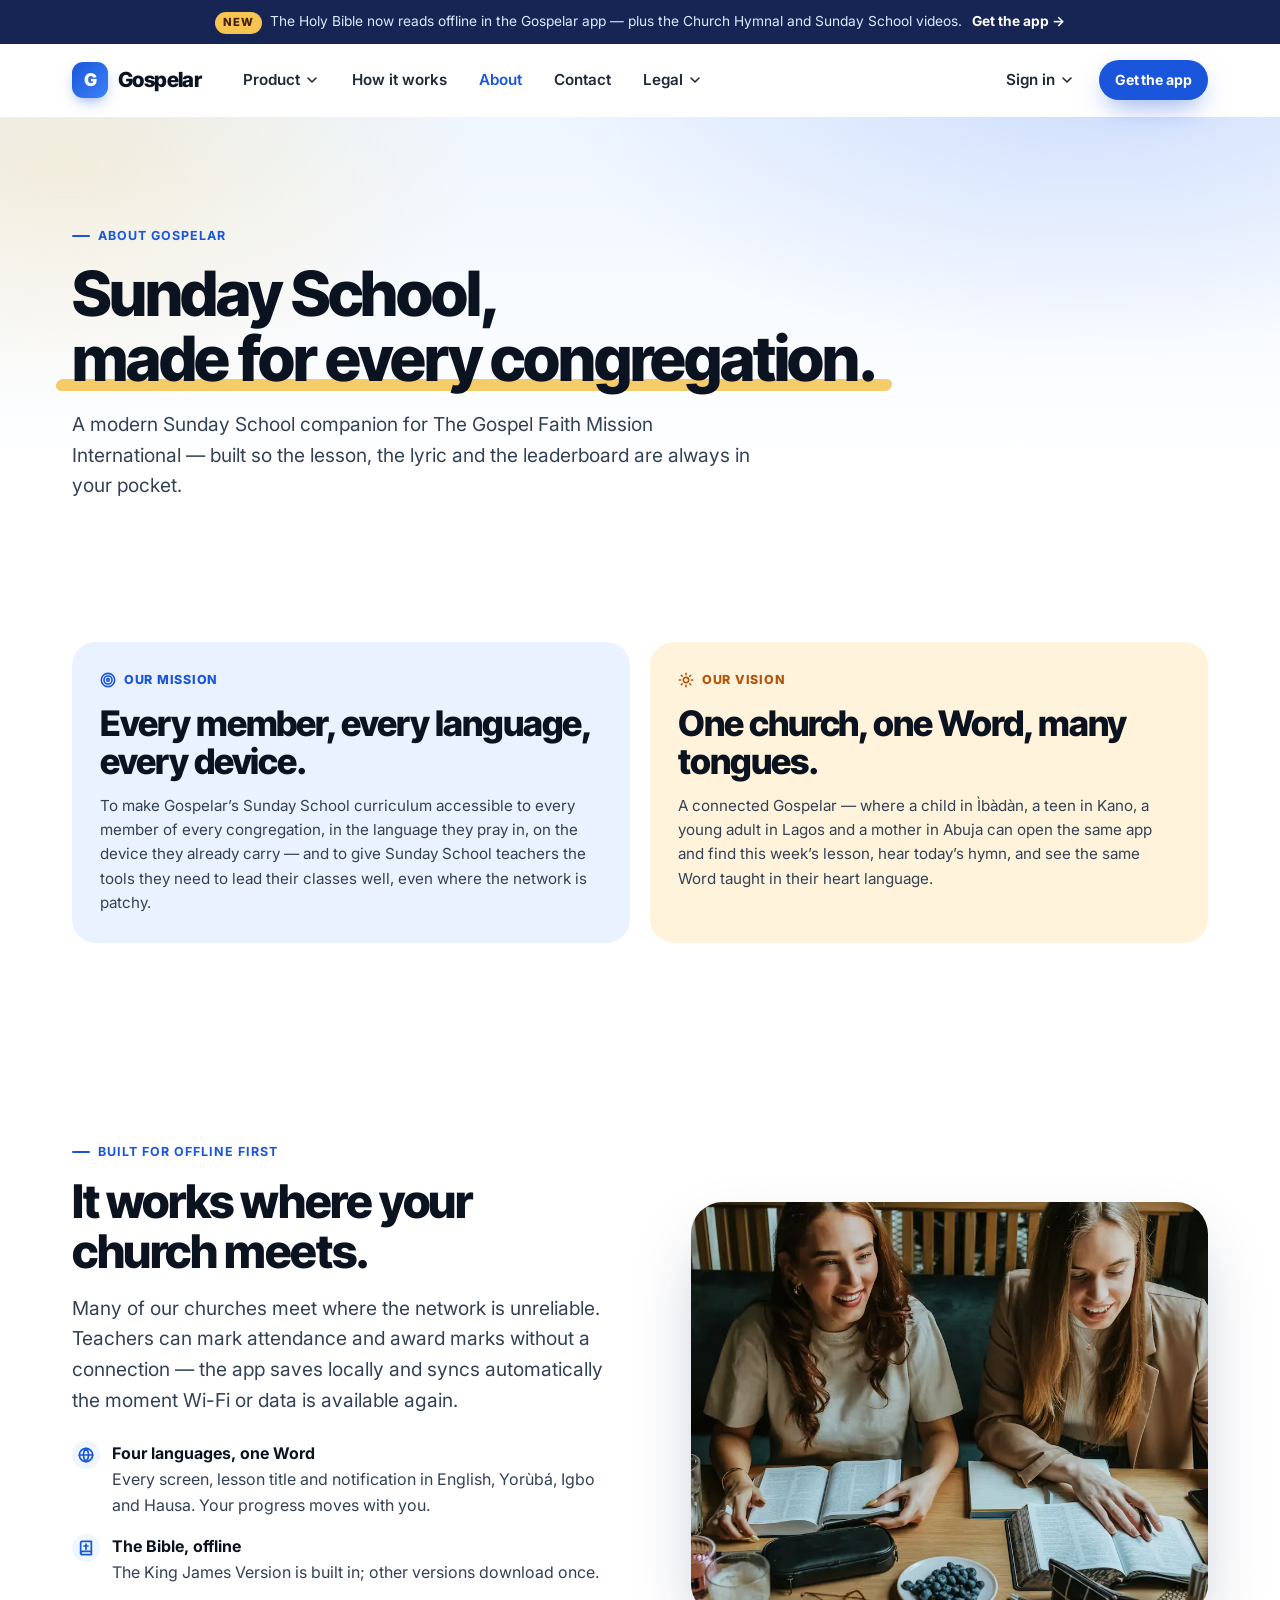
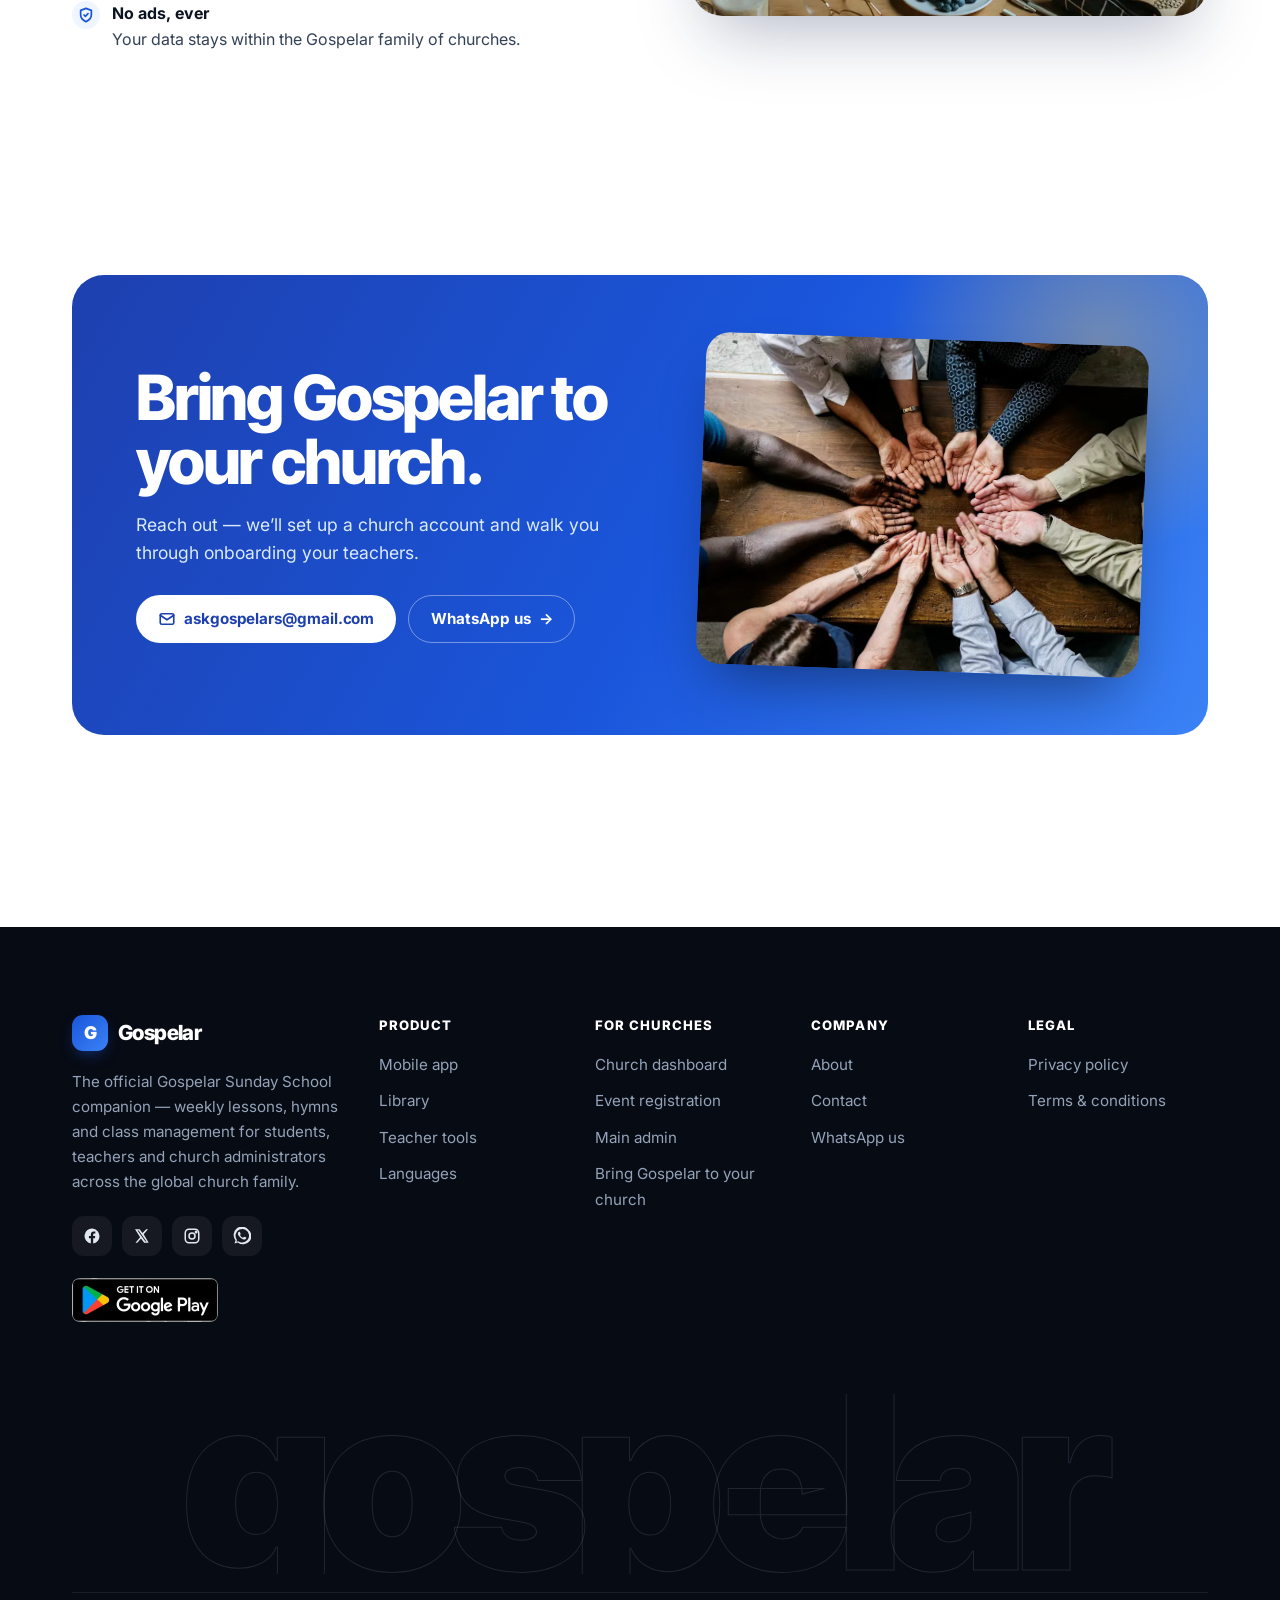
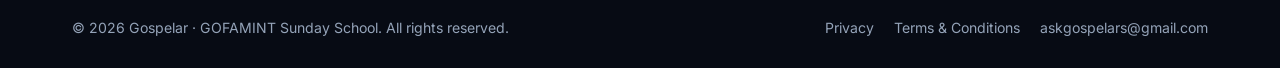
==== commit 2498b5c2: "Legal menu: Privacy Policy and Terms & Conditions in the main navigation Adds a Legal dropdown (and " ====
--- a/about.html
+++ b/about.html
@@ -68,6 +68,19 @@
       <a class="nav-link" href="/#walkthrough">How it works</a>
       <a class="nav-link" href="/about" aria-current="page">About</a>
       <a class="nav-link" href="/#contact">Contact</a>
+      <div class="nav-item">
+        <button class="nav-trigger" aria-expanded="false" aria-haspopup="true">Legal <svg width="16" height="16" viewBox="0 0 24 24" fill="none" stroke="currentColor" stroke-width="2.4" stroke-linecap="round" stroke-linejoin="round" aria-hidden="true"><path d="m6 9 6 6 6-6"/></svg></button>
+        <div class="dropdown" role="menu">
+          <a class="dd-link" href="/privacy">
+          <span class="dd-icon" style="background:#E6F7EF;color:#047857"><svg width="20" height="20" viewBox="0 0 24 24" fill="none" stroke="currentColor" stroke-width="2" stroke-linecap="round" stroke-linejoin="round" aria-hidden="true"><path d="M12 22s8-4 8-10V5l-8-3-8 3v7c0 6 8 10 8 10z"/><path d="m9 12 2 2 4-4"/></svg></span>
+          <span><span class="dd-title">Privacy Policy</span><span class="dd-sub" style="display:block">What we collect, how we use it, your rights</span></span>
+        </a>
+          <a class="dd-link" href="/terms">
+          <span class="dd-icon" style="background:#EAF1FF;color:#1A56DB"><svg width="20" height="20" viewBox="0 0 24 24" fill="none" stroke="currentColor" stroke-width="2" stroke-linecap="round" stroke-linejoin="round" aria-hidden="true"><path d="M4 19.5A2.5 2.5 0 0 1 6.5 17H20"/><path d="M6.5 2H20v20H6.5A2.5 2.5 0 0 1 4 19.5v-15A2.5 2.5 0 0 1 6.5 2z"/></svg></span>
+          <span><span class="dd-title">Terms &amp; Conditions</span><span class="dd-sub" style="display:block">The rules for using the Gospelar app and website</span></span>
+        </a>
+        </div>
+      </div>
     </nav>
 
     <div class="nav-actions">
@@ -125,6 +138,16 @@
     <a class="dd-link" href="/#walkthrough"><span class="dd-title">How it works</span></a>
     <a class="dd-link" href="/about"><span class="dd-title">About</span></a>
     <a class="dd-link" href="/#contact"><span class="dd-title">Contact</span></a>
+  </div>
+  <div class="m-group"><div class="m-label">Legal</div>
+    <a class="dd-link" href="/privacy">
+          <span class="dd-icon" style="background:#E6F7EF;color:#047857"><svg width="20" height="20" viewBox="0 0 24 24" fill="none" stroke="currentColor" stroke-width="2" stroke-linecap="round" stroke-linejoin="round" aria-hidden="true"><path d="M12 22s8-4 8-10V5l-8-3-8 3v7c0 6 8 10 8 10z"/><path d="m9 12 2 2 4-4"/></svg></span>
+          <span><span class="dd-title">Privacy Policy</span><span class="dd-sub" style="display:block">What we collect, how we use it, your rights</span></span>
+        </a>
+    <a class="dd-link" href="/terms">
+          <span class="dd-icon" style="background:#EAF1FF;color:#1A56DB"><svg width="20" height="20" viewBox="0 0 24 24" fill="none" stroke="currentColor" stroke-width="2" stroke-linecap="round" stroke-linejoin="round" aria-hidden="true"><path d="M4 19.5A2.5 2.5 0 0 1 6.5 17H20"/><path d="M6.5 2H20v20H6.5A2.5 2.5 0 0 1 4 19.5v-15A2.5 2.5 0 0 1 6.5 2z"/></svg></span>
+          <span><span class="dd-title">Terms &amp; Conditions</span><span class="dd-sub" style="display:block">The rules for using the Gospelar app and website</span></span>
+        </a>
   </div>
   <div class="m-group"><div class="m-label">Sign in</div>
     <a class="dd-link" href="https://church.gospelar.com">
@@ -239,13 +262,13 @@
       </ul></div>
       <div class="foot-col"><h4>Legal</h4><ul>
         <li><a href="/privacy">Privacy policy</a></li>
-        <li><a href="/terms">Terms of service</a></li>
+        <li><a href="/terms">Terms &amp; conditions</a></li>
       </ul></div>
     </div>
     <div class="foot-wordmark" aria-hidden="true">gospelar</div>
     <div class="foot-bottom">
       <div>© <span data-year>2026</span> Gospelar · GOFAMINT Sunday School. All rights reserved.</div>
-      <nav aria-label="Legal"><a href="/privacy">Privacy</a><a href="/terms">Terms</a><a href="mailto:askgospelars@gmail.com">askgospelars@gmail.com</a></nav>
+      <nav aria-label="Legal"><a href="/privacy">Privacy</a><a href="/terms">Terms &amp; Conditions</a><a href="mailto:askgospelars@gmail.com">askgospelars@gmail.com</a></nav>
     </div>
   </div>
 </footer>
--- a/assets/site.css
+++ b/assets/site.css
@@ -170,7 +170,7 @@
   font-weight: 600; font-size: .95rem; color: var(--ink-2); transition: background .15s, color .15s;
 }
 .nav-link:hover, .nav-trigger:hover, .nav-item.open > .nav-trigger { background: var(--bg-soft); color: var(--ink); }
-.nav-link[aria-current="page"] { color: var(--blue); }
+.nav-link[aria-current="page"], .nav-trigger.is-current { color: var(--blue); }
 .nav-trigger svg { transition: transform .2s; }
 .nav-item { position: relative; }
 .nav-item.open > .nav-trigger svg { transform: rotate(180deg); }
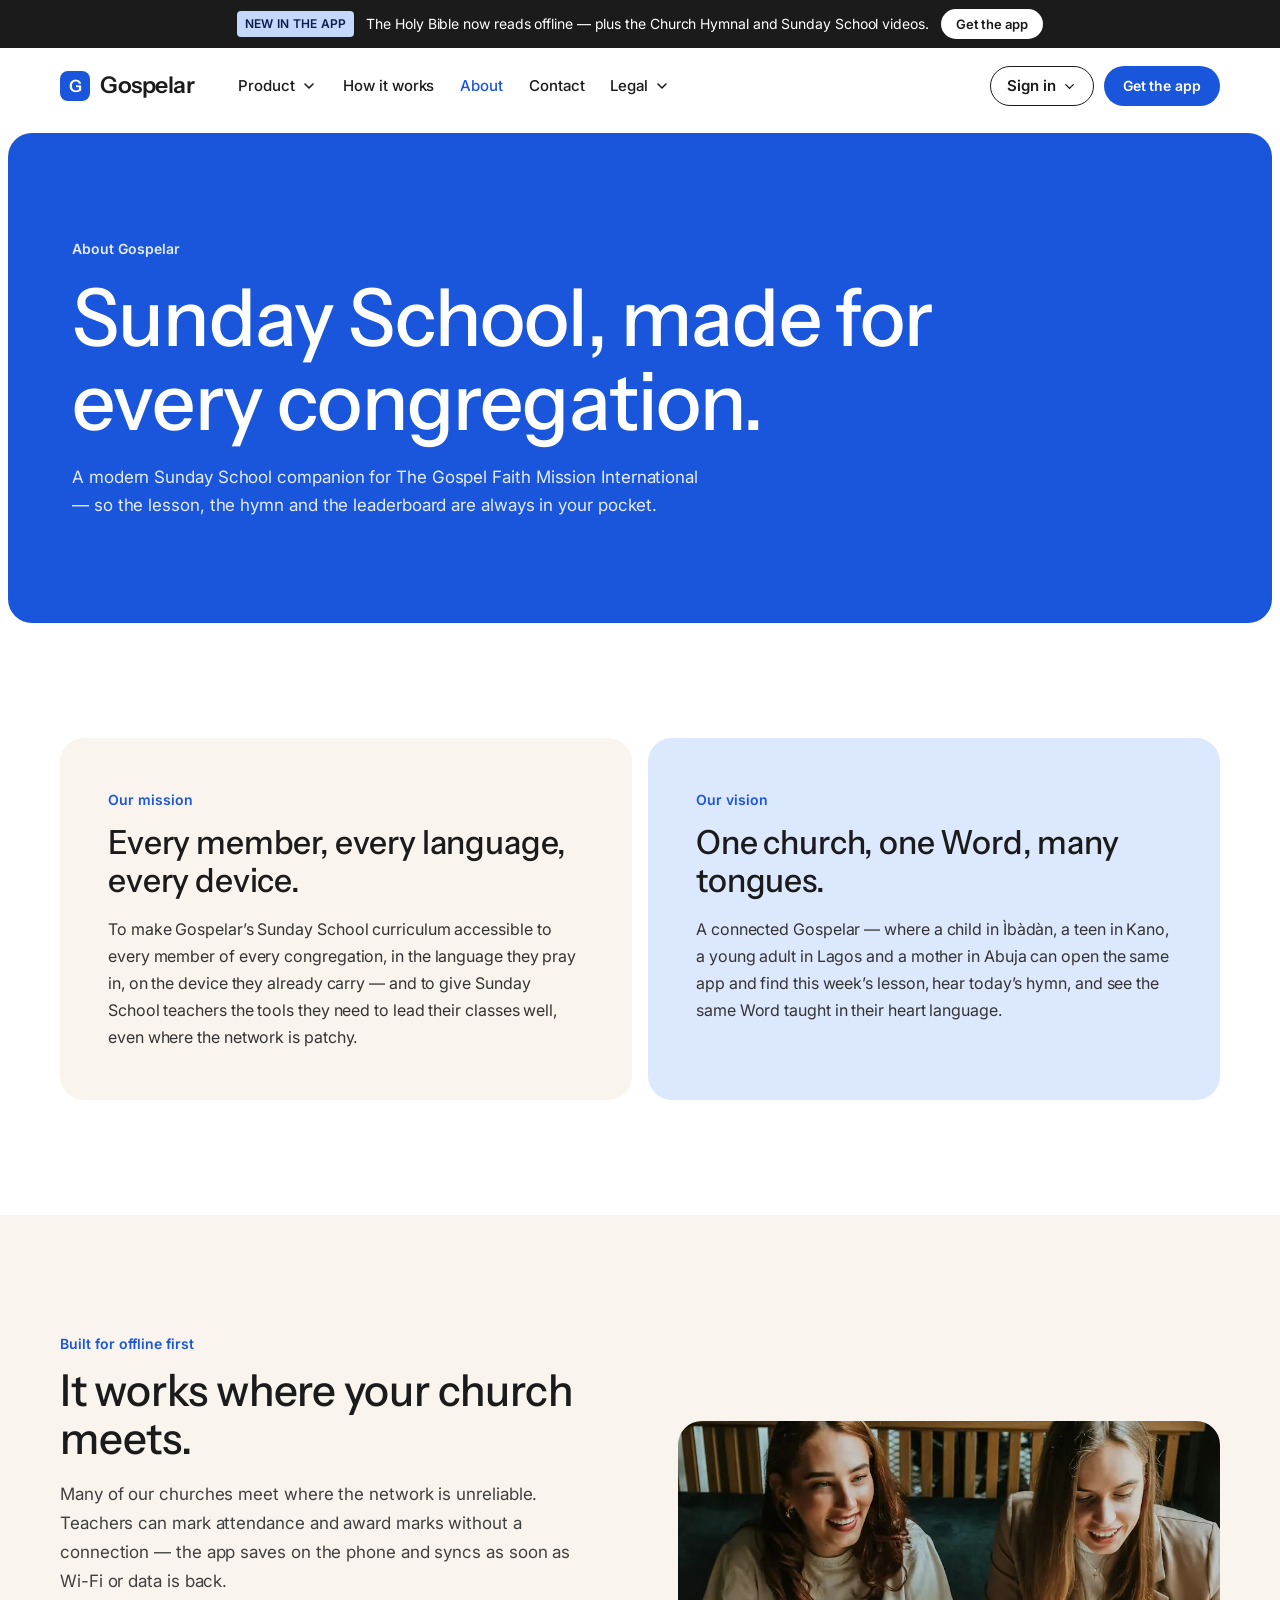
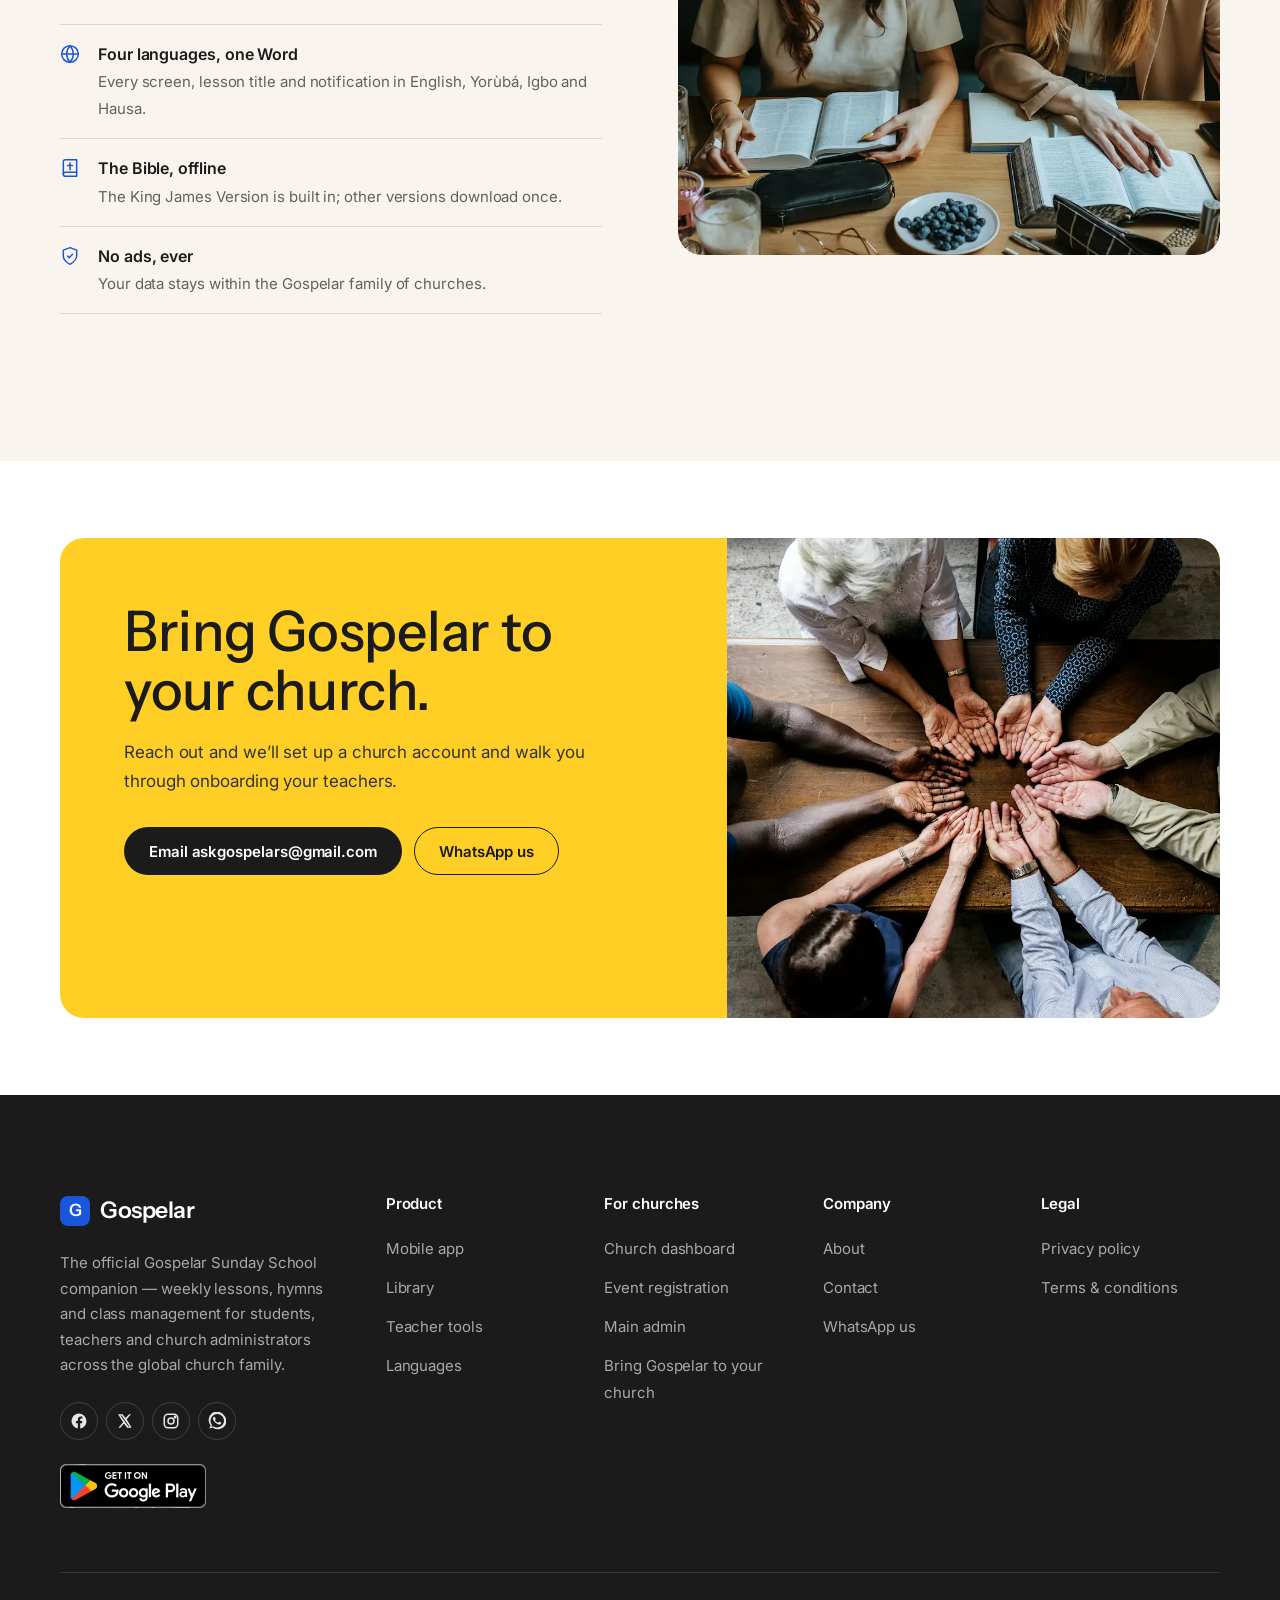
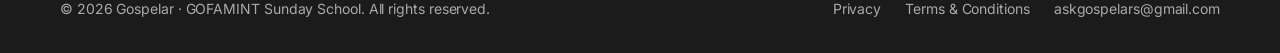
==== commit 1e4ad359: "Redesign v2: solid colour blocks, Deel-style type, calmer details Headings in Instrument Sans at med" ====
--- a/about.html
+++ b/about.html
@@ -19,15 +19,18 @@
 <meta name="twitter:card" content="summary_large_image">
 <link rel="preconnect" href="https://fonts.googleapis.com">
 <link rel="preconnect" href="https://fonts.gstatic.com" crossorigin>
-<link href="https://fonts.googleapis.com/css2?family=Inter:wght@400;500;600;700;800&family=Inter+Tight:wght@600;700;800;900&display=swap" rel="stylesheet">
+<link href="https://fonts.googleapis.com/css2?family=Inter:wght@400;500;600;700&family=Instrument+Sans:wdth,wght@75..100,400..700&display=swap" rel="stylesheet">
 <link rel="stylesheet" href="/assets/site.css">
 </head>
 <body>
 <a class="sr-only" href="#main">Skip to content</a>
 
 <div class="announce">
-  <span class="tag">New</span>The Holy Bible now reads offline in the Gospelar app — plus the Church Hymnal and Sunday School videos.
-  <a href="/app">Get the app <span class="arrow">→</span></a>
+  <div class="container">
+    <span class="tag">New in the app</span>
+    <span>The Holy Bible now reads offline — plus the Church Hymnal and Sunday School videos.</span>
+    <a href="/app" class="btn btn-white">Get the app</a>
+  </div>
 </div>
 
 <header class="site-header">
@@ -39,28 +42,28 @@
         <button class="nav-trigger" aria-expanded="false" aria-haspopup="true">Product <svg width="16" height="16" viewBox="0 0 24 24" fill="none" stroke="currentColor" stroke-width="2.4" stroke-linecap="round" stroke-linejoin="round" aria-hidden="true"><path d="m6 9 6 6 6-6"/></svg></button>
         <div class="dropdown mega" role="menu">
           <a class="dd-link" href="/app">
-          <span class="dd-icon" style="background:#EAF1FF;color:#1A56DB"><svg width="20" height="20" viewBox="0 0 24 24" fill="none" stroke="currentColor" stroke-width="2" stroke-linecap="round" stroke-linejoin="round" aria-hidden="true"><rect x="5" y="2" width="14" height="20" rx="2" ry="2"/><path d="M12 18h.01"/></svg></span>
-          <span><span class="dd-title">Mobile app</span><span class="dd-sub" style="display:block">Lessons, hymns, Bible &amp; quizzes — free for students</span></span>
+          <span class="dd-icon"><svg width="19" height="19" viewBox="0 0 24 24" fill="none" stroke="currentColor" stroke-width="1.9" stroke-linecap="round" stroke-linejoin="round" aria-hidden="true"><rect x="5" y="2" width="14" height="20" rx="2" ry="2"/><path d="M12 18h.01"/></svg></span>
+          <span><span class="dd-title">Mobile app</span><span class="dd-sub">Lessons, hymns, Bible &amp; quizzes — free for students</span></span>
         </a>
           <a class="dd-link" href="/#platform">
-          <span class="dd-icon" style="background:#F1EDFF;color:#7C3AED"><svg width="20" height="20" viewBox="0 0 24 24" fill="none" stroke="currentColor" stroke-width="2" stroke-linecap="round" stroke-linejoin="round" aria-hidden="true"><path d="M4 19.5A2.5 2.5 0 0 1 6.5 17H20"/><path d="M6.5 2H20v20H6.5A2.5 2.5 0 0 1 4 19.5v-15A2.5 2.5 0 0 1 6.5 2z"/></svg></span>
-          <span><span class="dd-title">Library</span><span class="dd-sub" style="display:block">Sunday School manual, hymn books, Holy Bible</span></span>
+          <span class="dd-icon"><svg width="19" height="19" viewBox="0 0 24 24" fill="none" stroke="currentColor" stroke-width="1.9" stroke-linecap="round" stroke-linejoin="round" aria-hidden="true"><path d="M4 19.5A2.5 2.5 0 0 1 6.5 17H20"/><path d="M6.5 2H20v20H6.5A2.5 2.5 0 0 1 4 19.5v-15A2.5 2.5 0 0 1 6.5 2z"/></svg></span>
+          <span><span class="dd-title">Library</span><span class="dd-sub">Sunday School manual, hymn books, Holy Bible</span></span>
         </a>
           <a class="dd-link" href="/#walkthrough">
-          <span class="dd-icon" style="background:#E6F7EF;color:#047857"><svg width="20" height="20" viewBox="0 0 24 24" fill="none" stroke="currentColor" stroke-width="2" stroke-linecap="round" stroke-linejoin="round" aria-hidden="true"><path d="m9 11 3 3L22 4"/><path d="M21 12v7a2 2 0 0 1-2 2H5a2 2 0 0 1-2-2V5a2 2 0 0 1 2-2h11"/></svg></span>
-          <span><span class="dd-title">Teacher tools</span><span class="dd-sub" style="display:block">Attendance &amp; marks that work offline</span></span>
+          <span class="dd-icon"><svg width="19" height="19" viewBox="0 0 24 24" fill="none" stroke="currentColor" stroke-width="1.9" stroke-linecap="round" stroke-linejoin="round" aria-hidden="true"><path d="m9 11 3 3L22 4"/><path d="M21 12v7a2 2 0 0 1-2 2H5a2 2 0 0 1-2-2V5a2 2 0 0 1 2-2h11"/></svg></span>
+          <span><span class="dd-title">Teacher tools</span><span class="dd-sub">Attendance &amp; marks that work offline</span></span>
         </a>
           <a class="dd-link" href="https://church.gospelar.com">
-          <span class="dd-icon" style="background:#FFF4DB;color:#B45309"><svg width="20" height="20" viewBox="0 0 24 24" fill="none" stroke="currentColor" stroke-width="2" stroke-linecap="round" stroke-linejoin="round" aria-hidden="true"><path d="M3 3v18h18"/><path d="M7 16v-5M12 16V8M17 16v-8"/></svg></span>
-          <span><span class="dd-title">Church dashboard</span><span class="dd-sub" style="display:block">Engagement across your congregation</span></span>
+          <span class="dd-icon"><svg width="19" height="19" viewBox="0 0 24 24" fill="none" stroke="currentColor" stroke-width="1.9" stroke-linecap="round" stroke-linejoin="round" aria-hidden="true"><path d="M3 3v18h18"/><path d="M7 16v-5M12 16V8M17 16v-8"/></svg></span>
+          <span><span class="dd-title">Church dashboard</span><span class="dd-sub">Engagement across your congregation</span></span>
         </a>
           <a class="dd-link" href="https://register.gospelar.com/">
-          <span class="dd-icon" style="background:#FDECEF;color:#BE123C"><svg width="20" height="20" viewBox="0 0 24 24" fill="none" stroke="currentColor" stroke-width="2" stroke-linecap="round" stroke-linejoin="round" aria-hidden="true"><path d="M2 9a3 3 0 0 1 0 6v2a2 2 0 0 0 2 2h16a2 2 0 0 0 2-2v-2a3 3 0 0 1 0-6V7a2 2 0 0 0-2-2H4a2 2 0 0 0-2 2Z"/><path d="M13 5v2M13 17v2M13 11v2"/></svg></span>
-          <span><span class="dd-title">Event registration</span><span class="dd-sub" style="display:block">Retreats, camps &amp; conventions</span></span>
+          <span class="dd-icon"><svg width="19" height="19" viewBox="0 0 24 24" fill="none" stroke="currentColor" stroke-width="1.9" stroke-linecap="round" stroke-linejoin="round" aria-hidden="true"><path d="M2 9a3 3 0 0 1 0 6v2a2 2 0 0 0 2 2h16a2 2 0 0 0 2-2v-2a3 3 0 0 1 0-6V7a2 2 0 0 0-2-2H4a2 2 0 0 0-2 2Z"/><path d="M13 5v2M13 17v2M13 11v2"/></svg></span>
+          <span><span class="dd-title">Event registration</span><span class="dd-sub">Retreats, camps &amp; conventions</span></span>
         </a>
           <a class="dd-link" href="/#languages">
-          <span class="dd-icon" style="background:#E5F6FD;color:#0369A1"><svg width="20" height="20" viewBox="0 0 24 24" fill="none" stroke="currentColor" stroke-width="2" stroke-linecap="round" stroke-linejoin="round" aria-hidden="true"><circle cx="12" cy="12" r="10"/><path d="M2 12h20"/><path d="M12 2a15.3 15.3 0 0 1 4 10 15.3 15.3 0 0 1-4 10 15.3 15.3 0 0 1-4-10 15.3 15.3 0 0 1 4-10z"/></svg></span>
-          <span><span class="dd-title">Four languages</span><span class="dd-sub" style="display:block">English, Yorùbá, Igbo and Hausa</span></span>
+          <span class="dd-icon"><svg width="19" height="19" viewBox="0 0 24 24" fill="none" stroke="currentColor" stroke-width="1.9" stroke-linecap="round" stroke-linejoin="round" aria-hidden="true"><circle cx="12" cy="12" r="10"/><path d="M2 12h20"/><path d="M12 2a15.3 15.3 0 0 1 4 10 15.3 15.3 0 0 1-4 10 15.3 15.3 0 0 1-4-10 15.3 15.3 0 0 1 4-10z"/></svg></span>
+          <span><span class="dd-title">Four languages</span><span class="dd-sub">English, Yorùbá, Igbo and Hausa</span></span>
         </a>
           <div class="dd-foot"><span>Free for students. Sign-in for teachers and church admins.</span><a class="link-arrow" href="/app">Get the app <span class="arrow">→</span></a></div>
         </div>
@@ -72,12 +75,12 @@
         <button class="nav-trigger" aria-expanded="false" aria-haspopup="true">Legal <svg width="16" height="16" viewBox="0 0 24 24" fill="none" stroke="currentColor" stroke-width="2.4" stroke-linecap="round" stroke-linejoin="round" aria-hidden="true"><path d="m6 9 6 6 6-6"/></svg></button>
         <div class="dropdown" role="menu">
           <a class="dd-link" href="/privacy">
-          <span class="dd-icon" style="background:#E6F7EF;color:#047857"><svg width="20" height="20" viewBox="0 0 24 24" fill="none" stroke="currentColor" stroke-width="2" stroke-linecap="round" stroke-linejoin="round" aria-hidden="true"><path d="M12 22s8-4 8-10V5l-8-3-8 3v7c0 6 8 10 8 10z"/><path d="m9 12 2 2 4-4"/></svg></span>
-          <span><span class="dd-title">Privacy Policy</span><span class="dd-sub" style="display:block">What we collect, how we use it, your rights</span></span>
+          <span class="dd-icon"><svg width="19" height="19" viewBox="0 0 24 24" fill="none" stroke="currentColor" stroke-width="1.9" stroke-linecap="round" stroke-linejoin="round" aria-hidden="true"><path d="M12 22s8-4 8-10V5l-8-3-8 3v7c0 6 8 10 8 10z"/><path d="m9 12 2 2 4-4"/></svg></span>
+          <span><span class="dd-title">Privacy Policy</span><span class="dd-sub">What we collect, how we use it, your rights</span></span>
         </a>
           <a class="dd-link" href="/terms">
-          <span class="dd-icon" style="background:#EAF1FF;color:#1A56DB"><svg width="20" height="20" viewBox="0 0 24 24" fill="none" stroke="currentColor" stroke-width="2" stroke-linecap="round" stroke-linejoin="round" aria-hidden="true"><path d="M4 19.5A2.5 2.5 0 0 1 6.5 17H20"/><path d="M6.5 2H20v20H6.5A2.5 2.5 0 0 1 4 19.5v-15A2.5 2.5 0 0 1 6.5 2z"/></svg></span>
-          <span><span class="dd-title">Terms &amp; Conditions</span><span class="dd-sub" style="display:block">The rules for using the Gospelar app and website</span></span>
+          <span class="dd-icon"><svg width="19" height="19" viewBox="0 0 24 24" fill="none" stroke="currentColor" stroke-width="1.9" stroke-linecap="round" stroke-linejoin="round" aria-hidden="true"><path d="M4 19.5A2.5 2.5 0 0 1 6.5 17H20"/><path d="M6.5 2H20v20H6.5A2.5 2.5 0 0 1 4 19.5v-15A2.5 2.5 0 0 1 6.5 2z"/></svg></span>
+          <span><span class="dd-title">Terms &amp; Conditions</span><span class="dd-sub">The rules for using the Gospelar app and website</span></span>
         </a>
         </div>
       </div>
@@ -85,19 +88,19 @@
 
     <div class="nav-actions">
       <div class="nav-item hide-m">
-        <button class="nav-trigger" aria-expanded="false" aria-haspopup="true">Sign in <svg width="16" height="16" viewBox="0 0 24 24" fill="none" stroke="currentColor" stroke-width="2.4" stroke-linecap="round" stroke-linejoin="round" aria-hidden="true"><path d="m6 9 6 6 6-6"/></svg></button>
+        <button class="nav-trigger btn btn-line btn-sm" aria-expanded="false" aria-haspopup="true">Sign in <svg width="15" height="15" viewBox="0 0 24 24" fill="none" stroke="currentColor" stroke-width="2.2" stroke-linecap="round" stroke-linejoin="round" aria-hidden="true"><path d="m6 9 6 6 6-6"/></svg></button>
         <div class="dropdown right" role="menu">
           <a class="dd-link" href="https://church.gospelar.com">
-          <span class="dd-icon" style="background:#EAF1FF;color:#1A56DB"><svg width="20" height="20" viewBox="0 0 24 24" fill="none" stroke="currentColor" stroke-width="2" stroke-linecap="round" stroke-linejoin="round" aria-hidden="true"><path d="M12 2v4M10 4h4"/><path d="m6 10 6-4 6 4"/><path d="M6 10v12h12V10"/><path d="M10 22v-5a2 2 0 0 1 4 0v5"/><path d="M2 22h20"/></svg></span>
-          <span><span class="dd-title">Church admin</span><span class="dd-sub" style="display:block">Per-church insights &amp; classes</span></span>
+          <span class="dd-icon"><svg width="19" height="19" viewBox="0 0 24 24" fill="none" stroke="currentColor" stroke-width="1.9" stroke-linecap="round" stroke-linejoin="round" aria-hidden="true"><path d="M12 2v4M10 4h4"/><path d="m6 10 6-4 6 4"/><path d="M6 10v12h12V10"/><path d="M10 22v-5a2 2 0 0 1 4 0v5"/><path d="M2 22h20"/></svg></span>
+          <span><span class="dd-title">Church admin</span><span class="dd-sub">Per-church insights &amp; classes</span></span>
         </a>
           <a class="dd-link" href="https://admin.gospelar.com">
-          <span class="dd-icon" style="background:#F1EDFF;color:#7C3AED"><svg width="20" height="20" viewBox="0 0 24 24" fill="none" stroke="currentColor" stroke-width="2" stroke-linecap="round" stroke-linejoin="round" aria-hidden="true"><path d="M12 22s8-4 8-10V5l-8-3-8 3v7c0 6 8 10 8 10z"/><path d="m9 12 2 2 4-4"/></svg></span>
-          <span><span class="dd-title">Main admin</span><span class="dd-sub" style="display:block">Content, approvals &amp; system</span></span>
+          <span class="dd-icon"><svg width="19" height="19" viewBox="0 0 24 24" fill="none" stroke="currentColor" stroke-width="1.9" stroke-linecap="round" stroke-linejoin="round" aria-hidden="true"><path d="M12 22s8-4 8-10V5l-8-3-8 3v7c0 6 8 10 8 10z"/><path d="m9 12 2 2 4-4"/></svg></span>
+          <span><span class="dd-title">Main admin</span><span class="dd-sub">Content, approvals &amp; system</span></span>
         </a>
           <a class="dd-link" href="https://register.gospelar.com/">
-          <span class="dd-icon" style="background:#FDECEF;color:#BE123C"><svg width="20" height="20" viewBox="0 0 24 24" fill="none" stroke="currentColor" stroke-width="2" stroke-linecap="round" stroke-linejoin="round" aria-hidden="true"><path d="M2 9a3 3 0 0 1 0 6v2a2 2 0 0 0 2 2h16a2 2 0 0 0 2-2v-2a3 3 0 0 1 0-6V7a2 2 0 0 0-2-2H4a2 2 0 0 0-2 2Z"/><path d="M13 5v2M13 17v2M13 11v2"/></svg></span>
-          <span><span class="dd-title">Event registration</span><span class="dd-sub" style="display:block">Your tickets &amp; group bookings</span></span>
+          <span class="dd-icon"><svg width="19" height="19" viewBox="0 0 24 24" fill="none" stroke="currentColor" stroke-width="1.9" stroke-linecap="round" stroke-linejoin="round" aria-hidden="true"><path d="M2 9a3 3 0 0 1 0 6v2a2 2 0 0 0 2 2h16a2 2 0 0 0 2-2v-2a3 3 0 0 1 0-6V7a2 2 0 0 0-2-2H4a2 2 0 0 0-2 2Z"/><path d="M13 5v2M13 17v2M13 11v2"/></svg></span>
+          <span><span class="dd-title">Event registration</span><span class="dd-sub">Your tickets &amp; group bookings</span></span>
         </a>
         </div>
       </div>
@@ -110,28 +113,28 @@
 <div class="mobile-panel" id="mobile-menu">
   <div class="m-group"><div class="m-label">Product</div>
     <a class="dd-link" href="/app">
-          <span class="dd-icon" style="background:#EAF1FF;color:#1A56DB"><svg width="20" height="20" viewBox="0 0 24 24" fill="none" stroke="currentColor" stroke-width="2" stroke-linecap="round" stroke-linejoin="round" aria-hidden="true"><rect x="5" y="2" width="14" height="20" rx="2" ry="2"/><path d="M12 18h.01"/></svg></span>
-          <span><span class="dd-title">Mobile app</span><span class="dd-sub" style="display:block">Lessons, hymns, Bible &amp; quizzes — free for students</span></span>
+          <span class="dd-icon"><svg width="19" height="19" viewBox="0 0 24 24" fill="none" stroke="currentColor" stroke-width="1.9" stroke-linecap="round" stroke-linejoin="round" aria-hidden="true"><rect x="5" y="2" width="14" height="20" rx="2" ry="2"/><path d="M12 18h.01"/></svg></span>
+          <span><span class="dd-title">Mobile app</span><span class="dd-sub">Lessons, hymns, Bible &amp; quizzes — free for students</span></span>
         </a>
     <a class="dd-link" href="/#platform">
-          <span class="dd-icon" style="background:#F1EDFF;color:#7C3AED"><svg width="20" height="20" viewBox="0 0 24 24" fill="none" stroke="currentColor" stroke-width="2" stroke-linecap="round" stroke-linejoin="round" aria-hidden="true"><path d="M4 19.5A2.5 2.5 0 0 1 6.5 17H20"/><path d="M6.5 2H20v20H6.5A2.5 2.5 0 0 1 4 19.5v-15A2.5 2.5 0 0 1 6.5 2z"/></svg></span>
-          <span><span class="dd-title">Library</span><span class="dd-sub" style="display:block">Sunday School manual, hymn books, Holy Bible</span></span>
+          <span class="dd-icon"><svg width="19" height="19" viewBox="0 0 24 24" fill="none" stroke="currentColor" stroke-width="1.9" stroke-linecap="round" stroke-linejoin="round" aria-hidden="true"><path d="M4 19.5A2.5 2.5 0 0 1 6.5 17H20"/><path d="M6.5 2H20v20H6.5A2.5 2.5 0 0 1 4 19.5v-15A2.5 2.5 0 0 1 6.5 2z"/></svg></span>
+          <span><span class="dd-title">Library</span><span class="dd-sub">Sunday School manual, hymn books, Holy Bible</span></span>
         </a>
     <a class="dd-link" href="/#walkthrough">
-          <span class="dd-icon" style="background:#E6F7EF;color:#047857"><svg width="20" height="20" viewBox="0 0 24 24" fill="none" stroke="currentColor" stroke-width="2" stroke-linecap="round" stroke-linejoin="round" aria-hidden="true"><path d="m9 11 3 3L22 4"/><path d="M21 12v7a2 2 0 0 1-2 2H5a2 2 0 0 1-2-2V5a2 2 0 0 1 2-2h11"/></svg></span>
-          <span><span class="dd-title">Teacher tools</span><span class="dd-sub" style="display:block">Attendance &amp; marks that work offline</span></span>
+          <span class="dd-icon"><svg width="19" height="19" viewBox="0 0 24 24" fill="none" stroke="currentColor" stroke-width="1.9" stroke-linecap="round" stroke-linejoin="round" aria-hidden="true"><path d="m9 11 3 3L22 4"/><path d="M21 12v7a2 2 0 0 1-2 2H5a2 2 0 0 1-2-2V5a2 2 0 0 1 2-2h11"/></svg></span>
+          <span><span class="dd-title">Teacher tools</span><span class="dd-sub">Attendance &amp; marks that work offline</span></span>
         </a>
     <a class="dd-link" href="https://church.gospelar.com">
-          <span class="dd-icon" style="background:#FFF4DB;color:#B45309"><svg width="20" height="20" viewBox="0 0 24 24" fill="none" stroke="currentColor" stroke-width="2" stroke-linecap="round" stroke-linejoin="round" aria-hidden="true"><path d="M3 3v18h18"/><path d="M7 16v-5M12 16V8M17 16v-8"/></svg></span>
-          <span><span class="dd-title">Church dashboard</span><span class="dd-sub" style="display:block">Engagement across your congregation</span></span>
+          <span class="dd-icon"><svg width="19" height="19" viewBox="0 0 24 24" fill="none" stroke="currentColor" stroke-width="1.9" stroke-linecap="round" stroke-linejoin="round" aria-hidden="true"><path d="M3 3v18h18"/><path d="M7 16v-5M12 16V8M17 16v-8"/></svg></span>
+          <span><span class="dd-title">Church dashboard</span><span class="dd-sub">Engagement across your congregation</span></span>
         </a>
     <a class="dd-link" href="https://register.gospelar.com/">
-          <span class="dd-icon" style="background:#FDECEF;color:#BE123C"><svg width="20" height="20" viewBox="0 0 24 24" fill="none" stroke="currentColor" stroke-width="2" stroke-linecap="round" stroke-linejoin="round" aria-hidden="true"><path d="M2 9a3 3 0 0 1 0 6v2a2 2 0 0 0 2 2h16a2 2 0 0 0 2-2v-2a3 3 0 0 1 0-6V7a2 2 0 0 0-2-2H4a2 2 0 0 0-2 2Z"/><path d="M13 5v2M13 17v2M13 11v2"/></svg></span>
-          <span><span class="dd-title">Event registration</span><span class="dd-sub" style="display:block">Retreats, camps &amp; conventions</span></span>
+          <span class="dd-icon"><svg width="19" height="19" viewBox="0 0 24 24" fill="none" stroke="currentColor" stroke-width="1.9" stroke-linecap="round" stroke-linejoin="round" aria-hidden="true"><path d="M2 9a3 3 0 0 1 0 6v2a2 2 0 0 0 2 2h16a2 2 0 0 0 2-2v-2a3 3 0 0 1 0-6V7a2 2 0 0 0-2-2H4a2 2 0 0 0-2 2Z"/><path d="M13 5v2M13 17v2M13 11v2"/></svg></span>
+          <span><span class="dd-title">Event registration</span><span class="dd-sub">Retreats, camps &amp; conventions</span></span>
         </a>
     <a class="dd-link" href="/#languages">
-          <span class="dd-icon" style="background:#E5F6FD;color:#0369A1"><svg width="20" height="20" viewBox="0 0 24 24" fill="none" stroke="currentColor" stroke-width="2" stroke-linecap="round" stroke-linejoin="round" aria-hidden="true"><circle cx="12" cy="12" r="10"/><path d="M2 12h20"/><path d="M12 2a15.3 15.3 0 0 1 4 10 15.3 15.3 0 0 1-4 10 15.3 15.3 0 0 1-4-10 15.3 15.3 0 0 1 4-10z"/></svg></span>
-          <span><span class="dd-title">Four languages</span><span class="dd-sub" style="display:block">English, Yorùbá, Igbo and Hausa</span></span>
+          <span class="dd-icon"><svg width="19" height="19" viewBox="0 0 24 24" fill="none" stroke="currentColor" stroke-width="1.9" stroke-linecap="round" stroke-linejoin="round" aria-hidden="true"><circle cx="12" cy="12" r="10"/><path d="M2 12h20"/><path d="M12 2a15.3 15.3 0 0 1 4 10 15.3 15.3 0 0 1-4 10 15.3 15.3 0 0 1-4-10 15.3 15.3 0 0 1 4-10z"/></svg></span>
+          <span><span class="dd-title">Four languages</span><span class="dd-sub">English, Yorùbá, Igbo and Hausa</span></span>
         </a>
   </div>
   <div class="m-group"><div class="m-label">Company</div>
@@ -141,87 +144,82 @@
   </div>
   <div class="m-group"><div class="m-label">Legal</div>
     <a class="dd-link" href="/privacy">
-          <span class="dd-icon" style="background:#E6F7EF;color:#047857"><svg width="20" height="20" viewBox="0 0 24 24" fill="none" stroke="currentColor" stroke-width="2" stroke-linecap="round" stroke-linejoin="round" aria-hidden="true"><path d="M12 22s8-4 8-10V5l-8-3-8 3v7c0 6 8 10 8 10z"/><path d="m9 12 2 2 4-4"/></svg></span>
-          <span><span class="dd-title">Privacy Policy</span><span class="dd-sub" style="display:block">What we collect, how we use it, your rights</span></span>
+          <span class="dd-icon"><svg width="19" height="19" viewBox="0 0 24 24" fill="none" stroke="currentColor" stroke-width="1.9" stroke-linecap="round" stroke-linejoin="round" aria-hidden="true"><path d="M12 22s8-4 8-10V5l-8-3-8 3v7c0 6 8 10 8 10z"/><path d="m9 12 2 2 4-4"/></svg></span>
+          <span><span class="dd-title">Privacy Policy</span><span class="dd-sub">What we collect, how we use it, your rights</span></span>
         </a>
     <a class="dd-link" href="/terms">
-          <span class="dd-icon" style="background:#EAF1FF;color:#1A56DB"><svg width="20" height="20" viewBox="0 0 24 24" fill="none" stroke="currentColor" stroke-width="2" stroke-linecap="round" stroke-linejoin="round" aria-hidden="true"><path d="M4 19.5A2.5 2.5 0 0 1 6.5 17H20"/><path d="M6.5 2H20v20H6.5A2.5 2.5 0 0 1 4 19.5v-15A2.5 2.5 0 0 1 6.5 2z"/></svg></span>
-          <span><span class="dd-title">Terms &amp; Conditions</span><span class="dd-sub" style="display:block">The rules for using the Gospelar app and website</span></span>
+          <span class="dd-icon"><svg width="19" height="19" viewBox="0 0 24 24" fill="none" stroke="currentColor" stroke-width="1.9" stroke-linecap="round" stroke-linejoin="round" aria-hidden="true"><path d="M4 19.5A2.5 2.5 0 0 1 6.5 17H20"/><path d="M6.5 2H20v20H6.5A2.5 2.5 0 0 1 4 19.5v-15A2.5 2.5 0 0 1 6.5 2z"/></svg></span>
+          <span><span class="dd-title">Terms &amp; Conditions</span><span class="dd-sub">The rules for using the Gospelar app and website</span></span>
         </a>
   </div>
   <div class="m-group"><div class="m-label">Sign in</div>
     <a class="dd-link" href="https://church.gospelar.com">
-          <span class="dd-icon" style="background:#EAF1FF;color:#1A56DB"><svg width="20" height="20" viewBox="0 0 24 24" fill="none" stroke="currentColor" stroke-width="2" stroke-linecap="round" stroke-linejoin="round" aria-hidden="true"><path d="M12 2v4M10 4h4"/><path d="m6 10 6-4 6 4"/><path d="M6 10v12h12V10"/><path d="M10 22v-5a2 2 0 0 1 4 0v5"/><path d="M2 22h20"/></svg></span>
-          <span><span class="dd-title">Church admin</span><span class="dd-sub" style="display:block">Per-church insights &amp; classes</span></span>
+          <span class="dd-icon"><svg width="19" height="19" viewBox="0 0 24 24" fill="none" stroke="currentColor" stroke-width="1.9" stroke-linecap="round" stroke-linejoin="round" aria-hidden="true"><path d="M12 2v4M10 4h4"/><path d="m6 10 6-4 6 4"/><path d="M6 10v12h12V10"/><path d="M10 22v-5a2 2 0 0 1 4 0v5"/><path d="M2 22h20"/></svg></span>
+          <span><span class="dd-title">Church admin</span><span class="dd-sub">Per-church insights &amp; classes</span></span>
         </a>
     <a class="dd-link" href="https://admin.gospelar.com">
-          <span class="dd-icon" style="background:#F1EDFF;color:#7C3AED"><svg width="20" height="20" viewBox="0 0 24 24" fill="none" stroke="currentColor" stroke-width="2" stroke-linecap="round" stroke-linejoin="round" aria-hidden="true"><path d="M12 22s8-4 8-10V5l-8-3-8 3v7c0 6 8 10 8 10z"/><path d="m9 12 2 2 4-4"/></svg></span>
-          <span><span class="dd-title">Main admin</span><span class="dd-sub" style="display:block">Content, approvals &amp; system</span></span>
+          <span class="dd-icon"><svg width="19" height="19" viewBox="0 0 24 24" fill="none" stroke="currentColor" stroke-width="1.9" stroke-linecap="round" stroke-linejoin="round" aria-hidden="true"><path d="M12 22s8-4 8-10V5l-8-3-8 3v7c0 6 8 10 8 10z"/><path d="m9 12 2 2 4-4"/></svg></span>
+          <span><span class="dd-title">Main admin</span><span class="dd-sub">Content, approvals &amp; system</span></span>
         </a>
   </div>
   <div class="m-cta">
     <a href="/app" class="btn btn-primary btn-lg">Get the app</a>
-    <a href="https://register.gospelar.com/" class="btn btn-outline btn-lg">Register for an event</a>
+    <a href="https://register.gospelar.com/" class="btn btn-line btn-lg">Register for an event</a>
   </div>
 </div>
 
 <main id="main">
 <section class="page-hero">
-  <div class="hero-bg"></div>
+  <div class="page-hero-inner bg-blue on-dark">
+    <span class="kicker">About Gospelar</span>
+    <h1 class="display">Sunday School, made for every congregation.</h1>
+    <p class="lead">A modern Sunday School companion for The Gospel Faith Mission International — so the lesson, the hymn and the leaderboard are always in your pocket.</p>
+  </div>
+</section>
+
+<section class="section">
+  <div class="container duo">
+    <div class="duo-card bg-cream" data-reveal style="--d:0s">
+      <span class="kicker">Our mission</span>
+      <h2 class="h3">Every member, every language, every device.</h2>
+      <p>To make Gospelar’s Sunday School curriculum accessible to every member of every congregation, in the language they pray in, on the device they already carry — and to give Sunday School teachers the tools they need to lead their classes well, even where the network is patchy.</p>
+    </div>
+    <div class="duo-card bg-sky" data-reveal style="--d:0.06s">
+      <span class="kicker">Our vision</span>
+      <h2 class="h3">One church, one Word, many tongues.</h2>
+      <p>A connected Gospelar — where a child in Ìbàdàn, a teen in Kano, a young adult in Lagos and a mother in Abuja can open the same app and find this week’s lesson, hear today’s hymn, and see the same Word taught in their heart language.</p>
+    </div>
+  </div>
+</section>
+
+<section class="section bg-cream">
+  <div class="container split">
+    <div data-reveal style="--d:0s">
+      <span class="kicker">Built for offline first</span>
+      <h2 class="h2">It works where your church meets.</h2>
+      <p class="lead">Many of our churches meet where the network is unreliable. Teachers can mark attendance and award marks without a connection — the app saves on the phone and syncs as soon as Wi-Fi or data is back.</p>
+      <ul class="ticks">
+        <li><svg width="20" height="20" viewBox="0 0 24 24" fill="none" stroke="currentColor" stroke-width="1.8" stroke-linecap="round" stroke-linejoin="round" aria-hidden="true"><circle cx="12" cy="12" r="10"/><path d="M2 12h20"/><path d="M12 2a15.3 15.3 0 0 1 4 10 15.3 15.3 0 0 1-4 10 15.3 15.3 0 0 1-4-10 15.3 15.3 0 0 1 4-10z"/></svg><div><b>Four languages, one Word</b><span>Every screen, lesson title and notification in English, Yorùbá, Igbo and Hausa.</span></div></li>
+        <li><svg width="20" height="20" viewBox="0 0 24 24" fill="none" stroke="currentColor" stroke-width="1.8" stroke-linecap="round" stroke-linejoin="round" aria-hidden="true"><path d="M4 19.5A2.5 2.5 0 0 1 6.5 17H20"/><path d="M6.5 2H20v20H6.5A2.5 2.5 0 0 1 4 19.5v-15A2.5 2.5 0 0 1 6.5 2z"/><path d="M12 6v8M9 9h6"/></svg><div><b>The Bible, offline</b><span>The King James Version is built in; other versions download once.</span></div></li>
+        <li><svg width="20" height="20" viewBox="0 0 24 24" fill="none" stroke="currentColor" stroke-width="1.8" stroke-linecap="round" stroke-linejoin="round" aria-hidden="true"><path d="M12 22s8-4 8-10V5l-8-3-8 3v7c0 6 8 10 8 10z"/><path d="m9 12 2 2 4-4"/></svg><div><b>No ads, ever</b><span>Your data stays within the Gospelar family of churches.</span></div></li>
+      </ul>
+    </div>
+    <div class="split-img" data-reveal style="--d:0.08s"><img src="/images/web/women-study.webp" alt="Women studying the Bible together" loading="lazy" width="900" height="1350" style="object-position:50% 35%"></div>
+  </div>
+</section>
+
+<section class="section-sm">
   <div class="container">
-    <span class="eyebrow" data-reveal style="--d:0s">About Gospelar</span>
-    <h1 class="h-1" data-reveal style="--d:0.06s">Sunday School, <span class="hl-underline">made for every congregation.</span></h1>
-    <p class="lead" data-reveal style="--d:0.12s">A modern Sunday School companion for The Gospel Faith Mission International — built so the lesson, the lyric and the leaderboard are always in your pocket.</p>
-  </div>
-</section>
-
-<section class="section-tight">
-  <div class="container">
-    <div class="platform-grid" style="grid-template-columns:1fr 1fr">
-      <div class="p-card w-blue" style="min-height:0" data-reveal style="--d:0s">
-        <span class="p-tag"><svg width="16" height="16" viewBox="0 0 24 24" fill="none" stroke="currentColor" stroke-width="2.4" stroke-linecap="round" stroke-linejoin="round" aria-hidden="true"><circle cx="12" cy="12" r="10"/><circle cx="12" cy="12" r="6"/><circle cx="12" cy="12" r="2"/></svg> Our mission</span>
-        <h2 class="h-2" style="margin:14px 0 14px;font-size:clamp(1.6rem,3vw,2.2rem)">Every member, every language, every device.</h2>
-        <p>To make Gospelar’s Sunday School curriculum accessible to every member of every congregation, in the language they pray in, on the device they already carry — and to give Sunday School teachers the tools they need to lead their classes well, even where the network is patchy.</p>
-      </div>
-      <div class="p-card w-amber" style="min-height:0" data-reveal style="--d:0.06s">
-        <span class="p-tag"><svg width="16" height="16" viewBox="0 0 24 24" fill="none" stroke="currentColor" stroke-width="2.4" stroke-linecap="round" stroke-linejoin="round" aria-hidden="true"><circle cx="12" cy="12" r="4"/><path d="M12 2v2M12 20v2M4.93 4.93l1.41 1.41M17.66 17.66l1.41 1.41M2 12h2M20 12h2M6.34 17.66l-1.41 1.41M19.07 4.93l-1.41 1.41"/></svg> Our vision</span>
-        <h2 class="h-2" style="margin:14px 0 14px;font-size:clamp(1.6rem,3vw,2.2rem)">One church, one Word, many tongues.</h2>
-        <p>A connected Gospelar — where a child in Ìbàdàn, a teen in Kano, a young adult in Lagos and a mother in Abuja can open the same app and find this week’s lesson, hear today’s hymn, and see the same Word taught in their heart language.</p>
-      </div>
-    </div>
-  </div>
-</section>
-
-<section class="section">
-  <div class="container">
-    <div class="split">
-      <div data-reveal style="--d:0s">
-        <span class="eyebrow">Built for offline first</span>
-        <h2 class="h-2">It works where your church meets.</h2>
-        <p class="lead">Many of our churches meet where the network is unreliable. Teachers can mark attendance and award marks without a connection — the app saves locally and syncs automatically the moment Wi-Fi or data is available again.</p>
-        <ul class="check-list">
-          <li><span class="ck"><svg width="16" height="16" viewBox="0 0 24 24" fill="none" stroke="currentColor" stroke-width="2.6" stroke-linecap="round" stroke-linejoin="round" aria-hidden="true"><circle cx="12" cy="12" r="10"/><path d="M2 12h20"/><path d="M12 2a15.3 15.3 0 0 1 4 10 15.3 15.3 0 0 1-4 10 15.3 15.3 0 0 1-4-10 15.3 15.3 0 0 1 4-10z"/></svg></span><div><b>Four languages, one Word</b>Every screen, lesson title and notification in English, Yorùbá, Igbo and Hausa. Your progress moves with you.</div></li>
-          <li><span class="ck"><svg width="16" height="16" viewBox="0 0 24 24" fill="none" stroke="currentColor" stroke-width="2.6" stroke-linecap="round" stroke-linejoin="round" aria-hidden="true"><path d="M4 19.5A2.5 2.5 0 0 1 6.5 17H20"/><path d="M6.5 2H20v20H6.5A2.5 2.5 0 0 1 4 19.5v-15A2.5 2.5 0 0 1 6.5 2z"/><path d="M12 6v8M9 9h6"/></svg></span><div><b>The Bible, offline</b>The King James Version is built in; other versions download once.</div></li>
-          <li><span class="ck"><svg width="16" height="16" viewBox="0 0 24 24" fill="none" stroke="currentColor" stroke-width="2.6" stroke-linecap="round" stroke-linejoin="round" aria-hidden="true"><path d="M12 22s8-4 8-10V5l-8-3-8 3v7c0 6 8 10 8 10z"/><path d="m9 12 2 2 4-4"/></svg></span><div><b>No ads, ever</b>Your data stays within the Gospelar family of churches.</div></li>
-        </ul>
-      </div>
-      <div class="split-visual" data-reveal style="--d:0.1s"><img src="/images/web/women-study.webp" alt="Women studying the Bible together" loading="lazy" width="900" height="1350" style="object-position:50% 35%"></div>
-    </div>
-  </div>
-</section>
-
-<section class="section-tight">
-  <div class="container">
-    <div class="cta-band" data-reveal style="--d:0s">
-      <div style="position:relative;z-index:1">
-        <h2 class="h-1">Bring Gospelar to your church.</h2>
-        <p>Reach out — we’ll set up a church account and walk you through onboarding your teachers.</p>
-        <div class="store-row">
-          <a href="mailto:askgospelars@gmail.com" class="btn btn-white"><svg width="18" height="18" viewBox="0 0 24 24" fill="none" stroke="currentColor" stroke-width="2.2" stroke-linecap="round" stroke-linejoin="round" aria-hidden="true"><rect x="3" y="5" width="18" height="14" rx="2"/><path d="m3 7 9 6 9-6"/></svg> askgospelars@gmail.com</a>
-          <a href="https://wa.me/27639272097" target="_blank" rel="noopener" class="btn btn-ghost-white">WhatsApp us <span class="arrow">→</span></a>
-        </div>
-      </div>
-      <div class="cta-art"><img src="/images/web/hands.webp" alt="Hands joined together in prayer" loading="lazy" width="900" height="877"></div>
+    <div class="cta" data-reveal style="--d:0s">
+      <div class="cta-copy">
+        <h2 class="h1">Bring Gospelar to your church.</h2>
+        <p>Reach out and we’ll set up a church account and walk you through onboarding your teachers.</p>
+        <div class="cta-actions">
+          <a href="mailto:askgospelars@gmail.com" class="btn btn-ink">Email askgospelars@gmail.com</a>
+          <a href="https://wa.me/27639272097" target="_blank" rel="noopener" class="btn btn-line">WhatsApp us</a>
+        </div>
+      </div>
+      <div class="cta-img"><img src="/images/web/hands.webp" alt="Hands joined together in prayer" loading="lazy" width="900" height="877"></div>
     </div>
   </div>
 </section>
@@ -265,7 +263,6 @@
         <li><a href="/terms">Terms &amp; conditions</a></li>
       </ul></div>
     </div>
-    <div class="foot-wordmark" aria-hidden="true">gospelar</div>
     <div class="foot-bottom">
       <div>© <span data-year>2026</span> Gospelar · GOFAMINT Sunday School. All rights reserved.</div>
       <nav aria-label="Legal"><a href="/privacy">Privacy</a><a href="/terms">Terms &amp; Conditions</a><a href="mailto:askgospelars@gmail.com">askgospelars@gmail.com</a></nav>
--- a/assets/site.css
+++ b/assets/site.css
@@ -1,467 +1,386 @@
 /* ─────────────────────────────────────────────────────────────────────────
-   gospelar.com — shared site styles
-   Layout language inspired by modern product-platform sites (big tight
-   headlines, pill buttons, pastel product cards, tabbed walkthroughs, bold
-   stats band, deep multi-column footer) — in Gospelar's own blue.
+   gospelar.com — site styles
+   Type: Instrument Sans (headings, medium weight) + Inter (body).
+   Colour: Gospelar blue on solid blocks — blue, deep navy, warm cream,
+   light blue and a gold accent. No gradients, no glows.
    ───────────────────────────────────────────────────────────────────────── */
 
 :root {
-  /* Brand */
-  --blue:        #1A56DB;
-  --blue-600:    #2563EB;
-  --blue-700:    #1E40AF;
-  --blue-900:    #172554;
-  --blue-50:     #EFF6FF;
-  --blue-100:    #DBEAFE;
-  --gold:        #F5C451;
-  --gold-soft:   #FEF3C7;
-
-  /* Neutrals */
-  --ink:         #0B1220;
-  --ink-2:       #1F2937;
-  --text:        #334155;
-  --muted:       #64748B;
-  --line:        #E5E7EB;
-  --line-soft:   #F1F5F9;
-  --bg:          #FFFFFF;
-  --bg-soft:     #F8FAFC;
-
-  /* Pastel card washes */
-  --wash-blue:   #EAF1FF;
-  --wash-violet: #F1EDFF;
-  --wash-amber:  #FFF4DB;
-  --wash-green:  #E6F7EF;
-  --wash-sky:    #E5F6FD;
-  --wash-rose:   #FDECEF;
-
-  /* Shape */
-  --r-sm: 10px; --r: 16px; --r-lg: 24px; --r-xl: 32px; --pill: 999px;
-  --shadow-sm: 0 1px 2px rgba(11,18,32,.05), 0 1px 3px rgba(11,18,32,.04);
-  --shadow:    0 10px 30px -12px rgba(11,18,32,.18), 0 2px 6px rgba(11,18,32,.05);
-  --shadow-lg: 0 30px 70px -20px rgba(23,37,84,.35);
-  --shadow-blue: 0 12px 28px -8px rgba(26,86,219,.55);
-
-  --max: 1200px;
-  --pad: clamp(16px, 4vw, 32px);
-  --ease: cubic-bezier(.22,.8,.26,1);
-
-  --font: 'Inter', -apple-system, BlinkMacSystemFont, 'Segoe UI', Roboto, sans-serif;
-  --display: 'Inter Tight', 'Inter', -apple-system, BlinkMacSystemFont, 'Segoe UI', sans-serif;
-}
-
-@media (prefers-color-scheme: dark) {
-  :root:not([data-theme="light"]) {
-    --ink: #F8FAFC; --ink-2: #E2E8F0; --text: #CBD5E1; --muted: #94A3B8;
-    --line: #1E293B; --line-soft: #111827; --bg: #070B14; --bg-soft: #0C1220;
-    --blue-50: #0F1B33; --blue-100: #16264A;
-    --wash-blue: #0F1B33; --wash-violet: #1A1530; --wash-amber: #231B0B;
-    --wash-green: #0B2119; --wash-sky: #0A1F2B; --wash-rose: #2A1219;
-    --gold-soft: #2A2109;
-  }
-}
-:root[data-theme="dark"] {
-  --ink: #F8FAFC; --ink-2: #E2E8F0; --text: #CBD5E1; --muted: #94A3B8;
-  --line: #1E293B; --line-soft: #111827; --bg: #070B14; --bg-soft: #0C1220;
-  --blue-50: #0F1B33; --blue-100: #16264A;
-  --wash-blue: #0F1B33; --wash-violet: #1A1530; --wash-amber: #231B0B;
-  --wash-green: #0B2119; --wash-sky: #0A1F2B; --wash-rose: #2A1219;
-  --gold-soft: #2A2109;
+  --blue:       #1A56DB;
+  --blue-hover: #1646B8;
+  --navy:       #0B1F4D;
+  --sky:        #DCE8FD;
+  --sky-2:      #C3D8FB;
+  --cream:      #FAF4EE;
+  --gold:       #FFCF25;
+
+  --ink:    #1B1B1B;
+  --ink-2:  #343434;
+  --text:   #404040;
+  --muted:  #616161;
+  --faint:  #8C8C8C;
+  --line:   #E6E6E6;
+  --soft:   #F2F2F2;
+  --bg:     #FFFFFF;
+
+  --r-sm: 8px; --r: 12px; --r-lg: 24px; --r-xl: 32px; --pill: 200px;
+  --max: 1240px;
+  --pad: clamp(16px, 4vw, 40px);
+  --ease: cubic-bezier(.2,.7,.2,1);
+
+  --heading: 'Instrument Sans', 'Inter', Arial, Helvetica, sans-serif;
+  --body:    'Inter', Arial, Helvetica, sans-serif;
 }
 
 /* ── Base ─────────────────────────────────────────────────────────────── */
 *, *::before, *::after { box-sizing: border-box; }
 * { margin: 0; padding: 0; }
-html { scroll-behavior: smooth; -webkit-text-size-adjust: 100%; }
+html { -webkit-text-size-adjust: 100%; scroll-behavior: smooth; }
 body {
-  font-family: var(--font);
-  font-size: 16px; line-height: 1.6;
-  color: var(--text); background: var(--bg);
-  -webkit-font-smoothing: antialiased; text-rendering: optimizeLegibility;
-  overflow-x: hidden;
+  font-family: var(--body); font-size: 16px; line-height: 1.7; letter-spacing: -.005em;
+  color: var(--text); background: var(--bg); -webkit-font-smoothing: antialiased; overflow-x: hidden;
 }
 img { max-width: 100%; display: block; }
 a { color: inherit; text-decoration: none; }
 button { font: inherit; color: inherit; background: none; border: 0; cursor: pointer; }
-::selection { background: var(--blue-100); color: var(--blue-700); }
-:focus-visible { outline: 3px solid rgba(37,99,235,.45); outline-offset: 3px; border-radius: 8px; }
-
+::selection { background: var(--sky); color: var(--navy); }
+:focus-visible { outline: 2px solid var(--blue); outline-offset: 3px; border-radius: 6px; }
 .container { width: 100%; max-width: var(--max); margin: 0 auto; padding: 0 var(--pad); }
-.section { padding: clamp(64px, 9vw, 120px) 0; }
-.section-tight { padding: clamp(48px, 6vw, 80px) 0; }
-.center { text-align: center; }
 .sr-only { position: absolute; width: 1px; height: 1px; overflow: hidden; clip: rect(0 0 0 0); white-space: nowrap; }
 
+/* Section rhythm + solid backgrounds */
+.section { padding: clamp(72px, 9vw, 128px) 0; }
+.section-sm { padding: clamp(48px, 6vw, 80px) 0; }
+.bg-cream { background: var(--cream); }
+.bg-sky   { background: var(--sky); }
+.bg-navy  { background: var(--navy); color: #D6E0F5; }
+.bg-blue  { background: var(--blue); color: #E3ECFD; }
+
 /* ── Type ─────────────────────────────────────────────────────────────── */
-.h-display, .h-1, .h-2, .h-3 { font-family: var(--display); color: var(--ink); font-weight: 800; letter-spacing: -0.035em; }
-.h-display { font-size: clamp(2.6rem, 7.2vw, 5.4rem); line-height: .98; }
-.h-1 { font-size: clamp(2.2rem, 5.2vw, 3.9rem); line-height: 1.03; }
-.h-2 { font-size: clamp(1.8rem, 3.8vw, 2.9rem); line-height: 1.08; letter-spacing: -0.03em; }
-.h-3 { font-size: clamp(1.15rem, 1.6vw, 1.35rem); line-height: 1.25; font-weight: 700; letter-spacing: -0.015em; }
-.lead { font-size: clamp(1.05rem, 1.5vw, 1.25rem); line-height: 1.6; color: var(--text); }
+.display, .h1, .h2, .h3, .h4 {
+  font-family: var(--heading); font-weight: 500; color: var(--ink); font-stretch: 96%;
+}
+.display { font-size: clamp(48px, 6.4vw, 80px); line-height: 1.05; letter-spacing: -.01em; }
+.h1 { font-size: clamp(36px, 4.8vw, 56px); line-height: 1.05; letter-spacing: -.005em; }
+.h2 { font-size: clamp(28px, 3.6vw, 44px); line-height: 1.08; letter-spacing: -.005em; }
+.h3 { font-size: clamp(24px, 2.6vw, 36px); line-height: 1.15; letter-spacing: -.005em; }
+.h4 { font-size: clamp(20px, 1.8vw, 24px); line-height: 1.2; letter-spacing: -.005em; }
+.on-dark .display, .on-dark .h1, .on-dark .h2, .on-dark .h3, .on-dark .h4,
+.bg-navy .h2, .bg-blue .h2 { color: #fff; }
+.lead { font-size: 17px; line-height: 1.7; color: var(--text); }
 .muted { color: var(--muted); }
-.hl { color: var(--blue); }
-.hl-underline { position: relative; white-space: nowrap; }
-.hl-underline::after {
-  content: ""; position: absolute; left: -2%; right: -2%; bottom: .06em; height: .2em; z-index: -1;
-  background: var(--gold); border-radius: 6px; opacity: .85; transform: skewX(-8deg);
-}
-.eyebrow {
-  display: inline-flex; align-items: center; gap: 8px;
-  font-size: .78rem; font-weight: 700; letter-spacing: .08em; text-transform: uppercase; color: var(--blue);
-}
-.eyebrow::before { content: ""; width: 18px; height: 2px; border-radius: 2px; background: currentColor; }
-.section-head { max-width: 760px; margin-bottom: clamp(36px, 5vw, 56px); }
-.section-head.center { margin-left: auto; margin-right: auto; }
-.section-head .h-2 { margin: 14px 0 14px; }
+.kicker { font-size: 14px; font-weight: 600; color: var(--blue); letter-spacing: 0; }
+.section-head { max-width: 720px; margin-bottom: clamp(40px, 5vw, 64px); }
+.section-head.center { margin-left: auto; margin-right: auto; text-align: center; }
+.section-head .h2 { margin: 10px 0 16px; }
+.section-head .lead { color: var(--muted); }
 
 /* ── Buttons ──────────────────────────────────────────────────────────── */
 .btn {
   display: inline-flex; align-items: center; justify-content: center; gap: 8px;
-  height: 48px; padding: 0 22px; border-radius: var(--pill);
-  font-weight: 700; font-size: .95rem; letter-spacing: -.005em; white-space: nowrap;
-  transition: transform .2s var(--ease), box-shadow .2s var(--ease), background .2s, color .2s, border-color .2s;
-}
-.btn:active { transform: scale(.98); }
-.btn-sm { height: 40px; padding: 0 16px; font-size: .88rem; }
-.btn-lg { height: 56px; padding: 0 28px; font-size: 1rem; }
-.btn-primary { background: var(--blue); color: #fff; box-shadow: var(--shadow-blue); }
-.btn-primary:hover { background: var(--blue-700); transform: translateY(-1px); }
-.btn-dark { background: var(--ink); color: var(--bg); }
-.btn-dark:hover { transform: translateY(-1px); box-shadow: var(--shadow); }
-.btn-outline { border: 1.5px solid var(--line); color: var(--ink); background: var(--bg); }
-.btn-outline:hover { border-color: var(--ink); }
-.btn-white { background: #fff; color: var(--blue-700); }
-.btn-white:hover { transform: translateY(-1px); box-shadow: 0 10px 24px -10px rgba(0,0,0,.4); }
-.btn-ghost-white { color: #fff; border: 1.5px solid rgba(255,255,255,.4); }
-.btn-ghost-white:hover { background: rgba(255,255,255,.1); border-color: #fff; }
-.arrow { display: inline-block; transition: transform .2s var(--ease); }
-a:hover > .arrow, button:hover > .arrow { transform: translateX(3px); }
-.link-arrow { display: inline-flex; align-items: center; gap: 6px; font-weight: 700; color: var(--blue); }
+  height: 48px; padding: 0 24px; border-radius: var(--pill); border: 1px solid transparent;
+  font-weight: 600; font-size: 15px; letter-spacing: -.005em; white-space: nowrap;
+  transition: background .15s, color .15s, border-color .15s;
+}
+.btn-sm { height: 40px; padding: 0 18px; font-size: 14px; }
+.btn-lg { height: 54px; padding: 0 28px; font-size: 16px; }
+.btn-primary { background: var(--blue); color: #fff; }
+.btn-primary:hover { background: var(--blue-hover); }
+.btn-ink { background: var(--ink); color: #fff; }
+.btn-ink:hover { background: #000; }
+.btn-line { border-color: var(--ink); color: var(--ink); background: transparent; }
+.btn-line:hover { background: var(--ink); color: #fff; }
+.btn-white { background: #fff; color: var(--ink); }
+.btn-white:hover { background: var(--soft); }
+.btn-line-white { border-color: rgba(255,255,255,.55); color: #fff; }
+.btn-line-white:hover { background: #fff; color: var(--ink); border-color: #fff; }
+.text-link { display: inline-flex; align-items: center; gap: 6px; font-weight: 600; color: var(--ink); border-bottom: 1px solid currentColor; padding-bottom: 1px; }
+.text-link:hover { color: var(--blue); }
+.text-link.blue { color: var(--blue); }
 
 /* ── Announcement bar ─────────────────────────────────────────────────── */
-.announce {
-  background: var(--blue-900); color: #DBEAFE; font-size: .86rem; text-align: center;
-  padding: 10px var(--pad);
-}
-.announce a { color: #fff; font-weight: 700; margin-left: 6px; white-space: nowrap; }
-.announce .tag {
-  display: inline-block; background: var(--gold); color: #422006; font-weight: 800; font-size: .7rem;
-  letter-spacing: .06em; text-transform: uppercase; padding: 2px 8px; border-radius: var(--pill); margin-right: 8px;
-}
-
-/* ── Header / nav ─────────────────────────────────────────────────────── */
-.site-header {
-  position: sticky; top: 0; z-index: 50;
-  background: color-mix(in srgb, var(--bg) 86%, transparent);
-  backdrop-filter: saturate(180%) blur(14px); -webkit-backdrop-filter: saturate(180%) blur(14px);
-  border-bottom: 1px solid transparent; transition: border-color .25s, box-shadow .25s;
-}
-.site-header.scrolled { border-bottom-color: var(--line); box-shadow: 0 6px 24px -18px rgba(11,18,32,.35); }
-.nav { display: flex; align-items: center; height: 72px; gap: 28px; }
-.brand { display: inline-flex; align-items: center; gap: 10px; font-family: var(--display); font-weight: 800; font-size: 1.3rem; letter-spacing: -.03em; color: var(--ink); }
-.brand-mark {
-  width: 36px; height: 36px; border-radius: 11px; display: grid; place-items: center;
-  background: linear-gradient(135deg, var(--blue) 0%, #3B82F6 100%); color: #fff; font-size: 1.1rem; font-weight: 900;
-  box-shadow: 0 6px 16px -6px rgba(26,86,219,.7);
-}
-.nav-menu { display: flex; align-items: center; gap: 4px; flex: 1; }
-.nav-link, .nav-trigger {
-  display: inline-flex; align-items: center; gap: 4px; height: 40px; padding: 0 14px; border-radius: var(--pill);
-  font-weight: 600; font-size: .95rem; color: var(--ink-2); transition: background .15s, color .15s;
-}
-.nav-link:hover, .nav-trigger:hover, .nav-item.open > .nav-trigger { background: var(--bg-soft); color: var(--ink); }
+.announce { background: var(--ink); color: #fff; font-size: 14px; }
+.announce .container { display: flex; align-items: center; justify-content: center; gap: 12px; min-height: 48px; padding-top: 8px; padding-bottom: 8px; flex-wrap: wrap; text-align: center; }
+.announce .tag { background: var(--sky-2); color: var(--navy); font-weight: 600; font-size: 12px; letter-spacing: .02em; padding: 3px 8px; border-radius: 4px; text-transform: uppercase; }
+.announce .btn { height: 30px; padding: 0 14px; font-size: 13px; }
+
+/* ── Header ───────────────────────────────────────────────────────────── */
+.site-header { position: sticky; top: 0; z-index: 50; background: #fff; border-bottom: 1px solid transparent; transition: border-color .2s; }
+.site-header.scrolled { border-bottom-color: var(--line); }
+.nav { display: flex; align-items: center; height: 76px; gap: 32px; }
+.brand { display: inline-flex; align-items: center; gap: 10px; font-family: var(--heading); font-weight: 600; font-size: 23px; letter-spacing: -.02em; color: var(--ink); }
+.brand-mark { width: 30px; height: 30px; border-radius: 8px; display: grid; place-items: center; background: var(--blue); color: #fff; font-size: 17px; font-weight: 600; }
+.nav-menu { display: flex; align-items: center; gap: 2px; flex: 1; }
+.nav-link, .nav-trigger { display: inline-flex; align-items: center; gap: 6px; height: 40px; padding: 0 12px; border-radius: var(--r-sm); font-weight: 500; font-size: 15px; color: var(--ink); }
+.nav-link:hover, .nav-trigger:hover, .nav-item.open > .nav-trigger { background: var(--soft); }
 .nav-link[aria-current="page"], .nav-trigger.is-current { color: var(--blue); }
 .nav-trigger svg { transition: transform .2s; }
 .nav-item { position: relative; }
 .nav-item.open > .nav-trigger svg { transform: rotate(180deg); }
 .nav-actions { display: flex; align-items: center; gap: 10px; }
 
-/* Mega / dropdown panels */
 .dropdown {
-  position: absolute; top: calc(100% + 10px); left: 0; min-width: 300px;
-  background: var(--bg); border: 1px solid var(--line); border-radius: var(--r-lg); box-shadow: var(--shadow-lg);
-  padding: 10px; opacity: 0; visibility: hidden; transform: translateY(-6px);
-  transition: opacity .18s, transform .18s var(--ease), visibility .18s;
+  position: absolute; top: calc(100% + 8px); left: 0; min-width: 320px; background: #fff;
+  border: 1px solid var(--line); border-radius: var(--r-lg); box-shadow: 0 24px 48px -16px rgba(0,0,0,.18);
+  padding: 8px; opacity: 0; visibility: hidden; transform: translateY(-4px); transition: opacity .15s, transform .15s var(--ease), visibility .15s;
 }
 .nav-item.open > .dropdown { opacity: 1; visibility: visible; transform: none; }
-.dropdown.mega { width: min(640px, 90vw); display: grid; grid-template-columns: 1fr 1fr; gap: 4px; }
+.dropdown.mega { width: min(660px, 92vw); display: grid; grid-template-columns: 1fr 1fr; }
 .dropdown.right { left: auto; right: 0; }
-.dd-link { display: flex; gap: 12px; align-items: flex-start; padding: 12px; border-radius: var(--r); transition: background .15s; }
-.dd-link:hover { background: var(--bg-soft); }
-.dd-icon { flex: 0 0 40px; height: 40px; border-radius: 12px; display: grid; place-items: center; }
-.dd-title { font-weight: 700; color: var(--ink); font-size: .95rem; line-height: 1.3; }
-.dd-sub { font-size: .84rem; color: var(--muted); line-height: 1.4; margin-top: 2px; }
-.dd-foot { grid-column: 1 / -1; margin-top: 4px; padding: 14px 16px; border-radius: var(--r); background: var(--blue-50); display: flex; justify-content: space-between; align-items: center; gap: 12px; font-size: .9rem; color: var(--ink-2); }
-
-/* Mobile nav */
-.nav-toggle { display: none; width: 44px; height: 44px; border-radius: 12px; margin-left: auto; place-items: center; color: var(--ink); }
-.nav-toggle:hover { background: var(--bg-soft); }
+.dd-link { display: flex; gap: 14px; align-items: flex-start; padding: 12px 14px; border-radius: var(--r); }
+.dd-link:hover { background: var(--soft); }
+.dd-icon { flex: 0 0 36px; height: 36px; border-radius: 10px; display: grid; place-items: center; background: var(--sky); color: var(--navy); }
+.dd-title { display: block; font-weight: 600; color: var(--ink); font-size: 15px; line-height: 1.35; }
+.dd-sub { display: block; font-size: 13.5px; color: var(--muted); line-height: 1.45; margin-top: 2px; }
+.dd-foot { grid-column: 1 / -1; margin: 6px 6px 4px; padding: 14px 16px; border-radius: var(--r); background: var(--cream); display: flex; justify-content: space-between; align-items: center; gap: 12px; font-size: 14px; color: var(--ink-2); }
+
+.nav-toggle { display: none; width: 44px; height: 44px; border-radius: 10px; margin-left: auto; place-items: center; color: var(--ink); }
 .mobile-panel { display: none; }
-@media (max-width: 960px) {
+@media (max-width: 1000px) {
   .nav-menu, .nav-actions .hide-m { display: none; }
   .nav-toggle { display: grid; }
-  .nav-actions { margin-left: 0; }
-  .mobile-panel {
-    display: block; position: fixed; inset: 72px 0 0 0; z-index: 49; background: var(--bg);
-    padding: 16px var(--pad) 40px; overflow-y: auto;
-    opacity: 0; visibility: hidden; transform: translateY(-8px); transition: opacity .2s, transform .2s var(--ease), visibility .2s;
-  }
-  body.menu-open .mobile-panel { opacity: 1; visibility: visible; transform: none; }
+  .mobile-panel { display: block; position: fixed; inset: 76px 0 0 0; z-index: 49; background: #fff; padding: 8px var(--pad) 40px; overflow-y: auto; opacity: 0; visibility: hidden; transition: opacity .2s, visibility .2s; }
+  body.menu-open .mobile-panel { opacity: 1; visibility: visible; }
   body.menu-open { overflow: hidden; }
-  .mobile-panel .m-group { border-bottom: 1px solid var(--line); padding: 14px 0; }
-  .mobile-panel .m-label { font-size: .75rem; font-weight: 800; letter-spacing: .08em; text-transform: uppercase; color: var(--muted); margin-bottom: 6px; }
-  .mobile-panel .dd-link { padding: 10px 4px; }
-  .mobile-panel .m-cta { display: grid; gap: 10px; margin-top: 20px; }
-  .mobile-panel .m-cta .btn { width: 100%; }
-}
-
-/* ── Hero ─────────────────────────────────────────────────────────────── */
-.hero { position: relative; overflow: hidden; padding: clamp(48px, 7vw, 96px) 0 clamp(40px, 6vw, 72px); }
-.hero-bg { position: absolute; inset: 0; z-index: -1; pointer-events: none;
-  background:
-    radial-gradient(900px 480px at 85% -10%, rgba(37,99,235,.16), transparent 60%),
-    radial-gradient(700px 420px at 5% 10%, rgba(245,196,81,.20), transparent 60%),
-    linear-gradient(180deg, var(--blue-50) 0%, var(--bg) 78%);
-}
-.hero-inner { text-align: center; max-width: 980px; margin: 0 auto; }
-.hero-pill {
-  display: inline-flex; align-items: center; gap: 10px; padding: 6px 14px 6px 6px; border-radius: var(--pill);
-  background: var(--bg); border: 1px solid var(--line); box-shadow: var(--shadow-sm); font-size: .88rem; font-weight: 600; color: var(--ink-2);
-}
-.hero-pill .new { background: var(--blue); color: #fff; font-weight: 800; font-size: .72rem; padding: 4px 10px; border-radius: var(--pill); letter-spacing: .03em; }
-.hero h1 { margin: 22px 0 22px; }
-.hero .lead { max-width: 680px; margin: 0 auto; }
-.hero-ctas { display: flex; gap: 12px; justify-content: center; flex-wrap: wrap; margin-top: 32px; }
-@media (max-width: 520px) { .hero-ctas .btn { width: 100%; } }
-
-.intent { margin-top: 40px; }
-.intent-q { font-weight: 700; color: var(--ink); font-size: .98rem; margin-bottom: 14px; }
-.intent-chips { display: flex; flex-wrap: wrap; gap: 10px; justify-content: center; }
-.chip-link {
-  display: inline-flex; align-items: center; gap: 8px; height: 44px; padding: 0 16px 0 10px; border-radius: var(--pill);
-  background: var(--bg); border: 1.5px solid var(--line); font-weight: 600; font-size: .92rem; color: var(--ink-2);
-  transition: border-color .15s, transform .15s var(--ease), box-shadow .15s;
-}
-.chip-link:hover { border-color: var(--blue); transform: translateY(-2px); box-shadow: var(--shadow); color: var(--ink); }
-.chip-link .ci { width: 28px; height: 28px; border-radius: 50%; display: grid; place-items: center; }
-
-/* Product collage */
-.collage { position: relative; max-width: 1080px; margin: clamp(48px, 6vw, 72px) auto 0; }
-.collage-photo { border-radius: var(--r-xl); overflow: hidden; box-shadow: var(--shadow-lg); aspect-ratio: 16 / 8.6; background: var(--blue-100); }
-.collage-photo img { width: 100%; height: 100%; object-fit: cover; object-position: 50% 30%; }
-.float-card {
-  position: absolute; background: var(--bg); border: 1px solid var(--line); border-radius: 20px; box-shadow: var(--shadow-lg);
-  padding: 14px 16px; display: flex; gap: 12px; align-items: center; min-width: 220px;
-  animation: floaty 6s ease-in-out infinite;
-}
-.float-card .fi { width: 42px; height: 42px; border-radius: 13px; display: grid; place-items: center; flex: 0 0 auto; }
-.float-card .ft { font-weight: 700; color: var(--ink); font-size: .92rem; line-height: 1.25; }
-.float-card .fs { font-size: .8rem; color: var(--muted); }
-.fc-1 { top: 9%; left: -4%; }
-.fc-2 { top: 6%; right: -3%; animation-delay: -2s; }
-.fc-3 { bottom: 10%; left: 3%; animation-delay: -4s; }
-.fc-4 { bottom: 14%; right: -2%; animation-delay: -1s; }
-.fc-bar { height: 6px; border-radius: 6px; background: var(--line-soft); margin-top: 7px; overflow: hidden; width: 150px; }
-.fc-bar > i { display: block; height: 100%; border-radius: 6px; background: linear-gradient(90deg, #10B981, #34D399); }
-@keyframes floaty { 0%,100% { transform: translateY(0); } 50% { transform: translateY(-8px); } }
-@media (max-width: 860px) {
-  .collage-photo { aspect-ratio: 4 / 3; }
-  .float-card { position: static; animation: none; min-width: 0; }
-  .collage-cards { display: grid; grid-template-columns: 1fr 1fr; gap: 10px; margin-top: 12px; }
-}
-@media (max-width: 520px) { .collage-cards { grid-template-columns: 1fr; } }
-
-/* Proof row (facts) */
-.proof { display: flex; justify-content: center; flex-wrap: wrap; gap: clamp(16px, 4vw, 48px); margin-top: 44px; }
-.proof-item { display: flex; align-items: center; gap: 12px; text-align: left; }
-.proof-item .pi { width: 44px; height: 44px; border-radius: 50%; background: var(--blue-50); color: var(--blue); display: grid; place-items: center; }
-.proof-item b { display: block; color: var(--ink); font-size: 1rem; }
-.proof-item span { font-size: .85rem; color: var(--muted); }
-
-/* ── Marquee ──────────────────────────────────────────────────────────── */
-.marquee-wrap { border-top: 1px solid var(--line); border-bottom: 1px solid var(--line); padding: 26px 0; }
-.marquee-label { text-align: center; font-size: .82rem; font-weight: 700; letter-spacing: .06em; text-transform: uppercase; color: var(--muted); margin-bottom: 18px; }
-.marquee { overflow: hidden; -webkit-mask-image: linear-gradient(90deg, transparent, #000 10%, #000 90%, transparent); mask-image: linear-gradient(90deg, transparent, #000 10%, #000 90%, transparent); }
-.marquee-track { display: flex; gap: 14px; width: max-content; animation: marquee 38s linear infinite; }
+  .m-group { border-bottom: 1px solid var(--line); padding: 14px 0; }
+  .m-label { font-size: 13px; font-weight: 600; color: var(--muted); margin-bottom: 4px; }
+  .mobile-panel .dd-link { padding: 10px 2px; }
+  .m-cta { display: grid; gap: 10px; margin-top: 20px; }
+  .m-cta .btn { width: 100%; }
+}
+
+/* ── Hero: solid blue panel + photo panel (split) ─────────────────────── */
+.hero { padding: 8px 8px 0; }
+.hero-grid { display: grid; grid-template-columns: 1fr 1fr; gap: 8px; }
+.hero-panel { background: var(--blue); color: #E3ECFD; border-radius: var(--r-lg); padding: clamp(40px, 6vw, 88px) clamp(28px, 5vw, 72px); display: flex; flex-direction: column; justify-content: center; }
+.hero-panel .display { color: #fff; max-width: 620px; }
+.hero-panel .lead { color: #E3ECFD; max-width: 520px; margin-top: 24px; }
+.hero-q { font-family: var(--heading); font-weight: 500; font-size: 22px; color: #fff; margin: 40px 0 16px; }
+.task-grid { display: grid; grid-template-columns: repeat(3, 1fr); gap: 8px; max-width: 560px; }
+.task {
+  display: flex; flex-direction: column; align-items: center; justify-content: center; gap: 10px; text-align: center;
+  min-height: 96px; padding: 14px 10px; border-radius: var(--r); border: 1px solid rgba(255,255,255,.28);
+  color: #fff; font-weight: 600; font-size: 14px; line-height: 1.3; transition: background .15s, border-color .15s;
+}
+.task:hover { background: rgba(255,255,255,.1); border-color: #fff; }
+.task svg { opacity: .95; }
+.hero-actions { display: flex; gap: 12px; flex-wrap: wrap; margin-top: 32px; }
+
+.hero-media { position: relative; border-radius: var(--r-lg); overflow: hidden; min-height: 560px; background: var(--sky); }
+.hero-media > img { position: absolute; inset: 0; width: 100%; height: 100%; object-fit: cover; object-position: 62% 30%; }
+.ui-stack { position: absolute; top: clamp(20px, 3vw, 32px); left: clamp(20px, 3vw, 32px); display: grid; gap: 10px; width: min(330px, 70%); }
+.ui-card { background: #fff; border-radius: var(--r); padding: 16px 18px; box-shadow: 0 10px 30px -12px rgba(0,0,0,.25); }
+.ui-card .ui-eyebrow { display: flex; justify-content: space-between; align-items: center; font-size: 12px; font-weight: 600; letter-spacing: .04em; text-transform: uppercase; color: #15803D; }
+.ui-card .ui-big { font-family: var(--heading); font-weight: 500; font-size: 34px; line-height: 1.1; color: var(--ink); margin-top: 8px; letter-spacing: -.01em; }
+.ui-card .ui-sub { font-size: 13px; color: var(--muted); }
+.ui-chips { display: flex; flex-wrap: wrap; gap: 8px; }
+.ui-chip { display: inline-flex; align-items: center; gap: 8px; background: #fff; border-radius: var(--r-sm); padding: 9px 12px; font-size: 13px; font-weight: 600; color: var(--ink); box-shadow: 0 8px 24px -12px rgba(0,0,0,.3); }
+.ui-chip i { width: 22px; height: 22px; border-radius: 6px; display: grid; place-items: center; background: var(--sky); color: var(--navy); font-style: normal; }
+.ui-badge { display: inline-block; margin-top: 8px; font-size: 11px; font-weight: 700; letter-spacing: .05em; text-transform: uppercase; color: #15803D; border: 1.5px solid #15803D; border-radius: var(--pill); padding: 2px 9px; }
+@media (max-width: 1000px) {
+  .hero-grid { grid-template-columns: 1fr; }
+  .hero-media { min-height: 460px; }
+}
+@media (max-width: 560px) {
+  .task-grid { grid-template-columns: 1fr 1fr; }
+  .hero-actions .btn { width: 100%; }
+  .hero-media { min-height: 420px; }
+}
+
+/* ── Facts row ────────────────────────────────────────────────────────── */
+.facts { display: grid; grid-template-columns: repeat(3, 1fr); border-bottom: 1px solid var(--line); }
+.fact { padding: 32px var(--pad); display: flex; gap: 14px; align-items: flex-start; }
+.fact + .fact { border-left: 1px solid var(--line); }
+.fact svg { flex: 0 0 auto; color: var(--blue); margin-top: 3px; }
+.fact b { display: block; color: var(--ink); font-weight: 600; }
+.fact span { color: var(--muted); font-size: 15px; }
+@media (max-width: 760px) { .facts { grid-template-columns: 1fr; } .fact + .fact { border-left: 0; border-top: 1px solid var(--line); } }
+
+/* ── Library strip ────────────────────────────────────────────────────── */
+.strip { padding: 36px 0; border-bottom: 1px solid var(--line); }
+.strip-label { text-align: center; font-size: 14px; color: var(--muted); margin-bottom: 20px; }
+.marquee { overflow: hidden; -webkit-mask-image: linear-gradient(90deg, transparent, #000 8%, #000 92%, transparent); mask-image: linear-gradient(90deg, transparent, #000 8%, #000 92%, transparent); }
+.marquee-track { display: flex; gap: 56px; width: max-content; animation: marquee 50s linear infinite; padding-right: 56px; }
 .marquee:hover .marquee-track { animation-play-state: paused; }
-.m-item { display: inline-flex; align-items: center; gap: 10px; padding: 10px 18px; border-radius: var(--pill); background: var(--bg-soft); border: 1px solid var(--line); font-weight: 700; color: var(--ink-2); white-space: nowrap; font-size: .95rem; }
-.m-item .mi { width: 26px; height: 26px; border-radius: 8px; display: grid; place-items: center; color: #fff; }
+.m-item { display: inline-flex; align-items: center; gap: 10px; font-family: var(--heading); font-weight: 500; font-size: 20px; color: var(--ink-2); white-space: nowrap; }
+.m-item svg { color: var(--faint); }
 @keyframes marquee { to { transform: translateX(-50%); } }
 
-/* ── Platform grid (product cards) ────────────────────────────────────── */
-.platform-grid { display: grid; grid-template-columns: repeat(3, 1fr); gap: 20px; }
-.p-card {
-  position: relative; display: flex; flex-direction: column; border-radius: var(--r-lg); overflow: hidden;
-  background: var(--wash); min-height: 360px; padding: 28px; transition: transform .3s var(--ease), box-shadow .3s var(--ease);
-}
-.p-card:hover { transform: translateY(-4px); box-shadow: var(--shadow); }
-.p-card .p-tag { display: inline-flex; align-items: center; gap: 8px; font-weight: 800; font-size: .78rem; letter-spacing: .06em; text-transform: uppercase; color: var(--accent); }
-.p-card .h-3 { margin: 12px 0 8px; }
-.p-card p { font-size: .95rem; color: var(--text); }
-.p-card .p-visual { margin-top: auto; padding-top: 22px; }
-.p-card .p-go {
-  position: absolute; top: 24px; right: 24px; width: 40px; height: 40px; border-radius: 50%;
-  display: grid; place-items: center; background: var(--bg); color: var(--ink); box-shadow: var(--shadow-sm); transition: transform .25s var(--ease), background .2s, color .2s;
-}
-.p-card:hover .p-go { background: var(--accent); color: #fff; transform: rotate(-45deg); }
-.w-blue   { --wash: var(--wash-blue);   --accent: #1A56DB; }
-.w-violet { --wash: var(--wash-violet); --accent: #7C3AED; }
-.w-amber  { --wash: var(--wash-amber);  --accent: #B45309; }
-.w-green  { --wash: var(--wash-green);  --accent: #047857; }
-.w-sky    { --wash: var(--wash-sky);    --accent: #0369A1; }
-.w-rose   { --wash: var(--wash-rose);   --accent: #BE123C; }
-@media (max-width: 980px) { .platform-grid { grid-template-columns: 1fr 1fr; } }
-@media (max-width: 640px) { .platform-grid { grid-template-columns: 1fr; } .p-card { min-height: 0; } }
-
-/* Mini UI mocks inside product cards */
-.ui { background: var(--bg); border-radius: 16px; box-shadow: var(--shadow); padding: 14px; font-size: .82rem; }
-.ui-row { display: flex; align-items: center; gap: 10px; padding: 8px 6px; border-radius: 10px; }
-.ui-row + .ui-row { border-top: 1px solid var(--line-soft); }
-.ui-dot { width: 30px; height: 30px; border-radius: 9px; display: grid; place-items: center; font-weight: 800; font-size: .78rem; flex: 0 0 auto; }
-.ui-t { font-weight: 700; color: var(--ink); line-height: 1.2; }
-.ui-s { color: var(--muted); font-size: .75rem; }
-.ui-pill { margin-left: auto; font-size: .7rem; font-weight: 800; padding: 3px 9px; border-radius: var(--pill); }
-.ui-langs { display: flex; flex-wrap: wrap; gap: 6px; }
-.ui-langs span { padding: 6px 10px; border-radius: var(--pill); background: var(--bg-soft); border: 1px solid var(--line); font-weight: 700; font-size: .78rem; color: var(--ink-2); }
-.ui-langs span.on { background: var(--blue); color: #fff; border-color: var(--blue); }
-.ui-bars { display: flex; align-items: flex-end; gap: 8px; height: 86px; padding: 4px 4px 0; }
-.ui-bars i { flex: 1; border-radius: 6px 6px 3px 3px; background: linear-gradient(180deg, var(--accent), color-mix(in srgb, var(--accent) 45%, transparent)); }
+/* ── Product cards (on cream) ─────────────────────────────────────────── */
+.card-grid { display: grid; grid-template-columns: repeat(3, 1fr); gap: 16px; }
+.p-card { display: flex; flex-direction: column; background: #fff; border-radius: var(--r-lg); overflow: hidden; transition: transform .25s var(--ease); }
+.p-card:hover { transform: translateY(-3px); }
+.p-visual { background: var(--sky); padding: 24px; min-height: 196px; display: flex; align-items: flex-end; }
+.p-body { padding: 24px 28px 28px; display: flex; flex-direction: column; flex: 1; }
+.p-body .h4 { margin-bottom: 8px; }
+.p-body p { font-size: 15px; color: var(--muted); flex: 1; }
+.p-more { margin-top: 20px; display: inline-flex; align-items: center; gap: 8px; font-weight: 600; color: var(--ink); }
+.p-card:hover .p-more { color: var(--blue); }
+@media (max-width: 1000px) { .card-grid { grid-template-columns: 1fr 1fr; } }
+@media (max-width: 640px)  { .card-grid { grid-template-columns: 1fr; } }
+
+.ui { width: 100%; background: #fff; border-radius: var(--r); padding: 6px 14px; font-size: 13px; box-shadow: 0 10px 24px -14px rgba(11,31,77,.35); }
+.ui-row { display: flex; align-items: center; gap: 12px; padding: 10px 0; }
+.ui-row + .ui-row { border-top: 1px solid var(--soft); }
+.ui-dot { width: 30px; height: 30px; border-radius: 8px; display: grid; place-items: center; font-weight: 600; font-size: 12px; flex: 0 0 auto; background: var(--sky); color: var(--navy); }
+.ui-t { font-weight: 600; color: var(--ink); line-height: 1.3; }
+.ui-s { color: var(--muted); font-size: 12px; line-height: 1.4; }
+.ui-pill { margin-left: auto; font-size: 11px; font-weight: 600; padding: 3px 9px; border-radius: var(--pill); background: var(--soft); color: var(--ink-2); }
+.ui-pill.ok { background: #DCFCE7; color: #166534; }
+.ui-tags { display: flex; flex-wrap: wrap; gap: 6px; padding: 10px 0; }
+.ui-tags span { padding: 5px 10px; border-radius: var(--pill); border: 1px solid var(--line); font-weight: 600; font-size: 12px; color: var(--ink-2); }
+.ui-tags span.on { background: var(--navy); border-color: var(--navy); color: #fff; }
+.ui-bars { display: flex; align-items: flex-end; gap: 8px; height: 92px; padding: 12px 0 8px; }
+.ui-bars i { flex: 1; border-radius: 4px; background: var(--sky-2); }
+.ui-bars i.hi { background: var(--blue); }
 
 /* ── Tabs walkthrough ─────────────────────────────────────────────────── */
-.tabs-bar { display: inline-flex; gap: 6px; padding: 6px; border-radius: var(--pill); background: var(--bg-soft); border: 1px solid var(--line); margin-bottom: 36px; flex-wrap: wrap; justify-content: center; }
-.tab-btn { display: inline-flex; align-items: center; gap: 8px; height: 44px; padding: 0 20px; border-radius: var(--pill); font-weight: 700; color: var(--muted); transition: background .2s, color .2s, box-shadow .2s; }
-.tab-btn[aria-selected="true"] { background: var(--bg); color: var(--ink); box-shadow: var(--shadow-sm); }
+.tabs-bar { display: flex; gap: 32px; border-bottom: 1px solid var(--line); margin-bottom: 40px; overflow-x: auto; }
+.tab-btn { display: inline-flex; align-items: center; gap: 8px; padding: 14px 0; margin-bottom: -1px; border-bottom: 2px solid transparent; font-weight: 600; font-size: 16px; color: var(--muted); white-space: nowrap; }
+.tab-btn:hover { color: var(--ink); }
+.tab-btn[aria-selected="true"] { color: var(--ink); border-bottom-color: var(--blue); }
 .tab-panel { display: none; }
-.tab-panel.active { display: grid; grid-template-columns: repeat(3, 1fr); gap: 20px; animation: fadeUp .45s var(--ease); }
-.step { position: relative; background: var(--bg); border: 1px solid var(--line); border-radius: var(--r-lg); padding: 28px; }
-.step-when { display: inline-flex; align-items: center; gap: 8px; font-size: .78rem; font-weight: 800; letter-spacing: .07em; text-transform: uppercase; color: var(--blue); }
-.step-when b { width: 26px; height: 26px; border-radius: 50%; background: var(--blue); color: #fff; display: grid; place-items: center; font-size: .78rem; letter-spacing: 0; }
-.step .h-3 { margin: 16px 0 8px; }
-.step p { font-size: .95rem; }
-.step:not(:last-child)::after {
-  content: ""; position: absolute; top: 50%; right: -14px; width: 8px; height: 8px; border-top: 2px solid var(--line); border-right: 2px solid var(--line); transform: translateY(-50%) rotate(45deg); z-index: 1;
-}
-@media (max-width: 860px) { .tab-panel.active { grid-template-columns: 1fr; } .step::after { display: none; } }
-@keyframes fadeUp { from { opacity: 0; transform: translateY(10px); } to { opacity: 1; transform: none; } }
-
-/* ── Split feature rows ───────────────────────────────────────────────── */
-.split { display: grid; grid-template-columns: 1.05fr 1fr; gap: clamp(32px, 6vw, 80px); align-items: center; }
-.split + .split { margin-top: clamp(64px, 9vw, 120px); }
+.tab-panel.active { display: grid; grid-template-columns: repeat(3, 1fr); gap: 16px; }
+.step { background: var(--soft); border-radius: var(--r-lg); padding: 32px; }
+.step-when { font-size: 14px; font-weight: 600; color: var(--blue); }
+.step .h4 { margin: 14px 0 10px; }
+.step p { font-size: 15px; color: var(--muted); }
+.step-num { font-family: var(--heading); font-weight: 500; font-size: 44px; line-height: 1; color: var(--ink); opacity: .15; float: right; margin: -6px -4px 0 12px; }
+@media (max-width: 860px) { .tab-panel.active { grid-template-columns: 1fr; } }
+
+/* ── Split sections ───────────────────────────────────────────────────── */
+.split { display: grid; grid-template-columns: 1fr 1fr; gap: clamp(32px, 6vw, 96px); align-items: center; }
 .split.reverse > :first-child { order: 2; }
-.split .h-2 { margin: 14px 0 16px; }
-.check-list { list-style: none; display: grid; gap: 16px; margin: 26px 0 30px; }
-.check-list li { display: grid; grid-template-columns: 28px 1fr; gap: 12px; }
-.check-list .ck { width: 28px; height: 28px; border-radius: 50%; background: var(--blue-50); color: var(--blue); display: grid; place-items: center; }
-.check-list b { color: var(--ink); display: block; }
-.split-visual { position: relative; border-radius: var(--r-xl); overflow: hidden; box-shadow: var(--shadow-lg); aspect-ratio: 5 / 4; }
-.split-visual img { width: 100%; height: 100%; object-fit: cover; }
-.split-visual .badge-float { position: absolute; left: 20px; bottom: 20px; right: 20px; }
-.lang-board { background: linear-gradient(160deg, var(--blue-900), var(--blue) 120%); border-radius: var(--r-xl); padding: clamp(24px, 4vw, 40px); color: #fff; box-shadow: var(--shadow-lg); }
-.lang-board .lb-head { display: flex; justify-content: space-between; align-items: center; margin-bottom: 20px; font-size: .85rem; color: #BFDBFE; font-weight: 600; }
-.lang-line { display: grid; grid-template-columns: 92px 1fr; gap: 14px; padding: 16px 0; border-top: 1px solid rgba(255,255,255,.14); align-items: baseline; }
-.lang-line b { font-size: .8rem; letter-spacing: .06em; text-transform: uppercase; color: var(--gold); }
-.lang-line span { font-family: var(--display); font-size: clamp(1rem, 1.8vw, 1.25rem); font-weight: 600; line-height: 1.35; }
+.split .h2 { margin: 10px 0 18px; }
+.ticks { list-style: none; margin: 28px 0 32px; border-top: 1px solid var(--line); }
+.bg-sky .ticks, .bg-cream .ticks { border-top-color: rgba(11,31,77,.14); }
+.ticks li { display: grid; grid-template-columns: 24px 1fr; gap: 14px; padding: 16px 0; border-bottom: 1px solid var(--line); }
+.bg-sky .ticks li, .bg-cream .ticks li { border-bottom-color: rgba(11,31,77,.14); }
+.ticks svg { color: var(--blue); margin-top: 3px; }
+.ticks b { display: block; color: var(--ink); font-weight: 600; }
+.ticks span { font-size: 15px; color: var(--muted); }
+.split-img { border-radius: var(--r-lg); overflow: hidden; aspect-ratio: 5 / 4; background: var(--soft); }
+.split-img img { width: 100%; height: 100%; object-fit: cover; }
+.lang-board { background: var(--navy); color: #fff; border-radius: var(--r-lg); padding: clamp(28px, 4vw, 44px); }
+.lb-head { font-size: 14px; color: #A9BCE6; margin-bottom: 8px; }
+.lang-line { display: grid; grid-template-columns: 96px 1fr; gap: 16px; padding: 18px 0; border-top: 1px solid rgba(255,255,255,.14); align-items: baseline; }
+.lang-line b { font-size: 13px; font-weight: 600; color: var(--gold); }
+.lang-line span { font-family: var(--heading); font-weight: 500; font-size: clamp(18px, 2vw, 22px); line-height: 1.3; }
 @media (max-width: 900px) { .split { grid-template-columns: 1fr; } .split.reverse > :first-child { order: 0; } }
 
-/* ── Stats band ───────────────────────────────────────────────────────── */
-.stats-band { background: var(--blue-900); color: #fff; border-radius: var(--r-xl); padding: clamp(36px, 6vw, 72px); position: relative; overflow: hidden; }
-.stats-band::before { content: ""; position: absolute; inset: auto -10% -60% auto; width: 520px; height: 520px; border-radius: 50%; background: radial-gradient(circle, rgba(59,130,246,.45), transparent 65%); }
-.stats-band .top { display: flex; justify-content: space-between; align-items: flex-end; gap: 24px; flex-wrap: wrap; position: relative; }
-.stats-band .h-2 { color: #fff; max-width: 620px; }
-.stats-grid { display: grid; grid-template-columns: repeat(4, 1fr); gap: 24px; margin-top: 48px; position: relative; }
-.stat { border-top: 1px solid rgba(255,255,255,.18); padding-top: 20px; }
-.stat-num { font-family: var(--display); font-weight: 800; font-size: clamp(2.6rem, 5.5vw, 4.4rem); letter-spacing: -.04em; line-height: 1; }
-.stat-num sup { font-size: .45em; color: var(--gold); margin-left: 2px; vertical-align: super; }
-.stat-lbl { margin-top: 10px; color: #BFDBFE; font-size: .95rem; }
+/* ── Stats (solid navy band) ──────────────────────────────────────────── */
+.stats-top { display: flex; justify-content: space-between; align-items: flex-end; gap: 24px; flex-wrap: wrap; }
+.stats-top .h2 { max-width: 640px; }
+.stats-grid { display: grid; grid-template-columns: repeat(4, 1fr); gap: 32px; margin-top: 56px; }
+.stat { border-top: 1px solid rgba(255,255,255,.2); padding-top: 24px; }
+.stat-num { font-family: var(--heading); font-weight: 500; font-size: clamp(48px, 6vw, 80px); line-height: 1; letter-spacing: -.02em; color: #fff; }
+.stat-lbl { margin-top: 12px; color: #A9BCE6; font-size: 15px; }
 @media (max-width: 760px) { .stats-grid { grid-template-columns: 1fr 1fr; } }
 
-/* ── Path / role cards ────────────────────────────────────────────────── */
-.path-grid { display: grid; grid-template-columns: repeat(4, 1fr); gap: 20px; }
-.path-card { display: flex; flex-direction: column; border-radius: var(--r-lg); background: var(--bg); border: 1px solid var(--line); overflow: hidden; transition: transform .3s var(--ease), box-shadow .3s var(--ease), border-color .3s; }
-.path-card:hover { transform: translateY(-4px); box-shadow: var(--shadow); border-color: transparent; }
-.path-img { aspect-ratio: 4 / 3; overflow: hidden; }
-.path-img img { width: 100%; height: 100%; object-fit: cover; transition: transform .6s var(--ease); }
-.path-card:hover .path-img img { transform: scale(1.05); }
-.path-body { padding: 22px; display: flex; flex-direction: column; flex: 1; }
-.path-role { font-size: .74rem; font-weight: 800; letter-spacing: .07em; text-transform: uppercase; color: var(--blue); }
-.path-body .h-3 { margin: 8px 0 8px; }
-.path-body p { font-size: .92rem; flex: 1; }
-.path-body .link-arrow { margin-top: 16px; }
+/* ── Role cards ───────────────────────────────────────────────────────── */
+.path-grid { display: grid; grid-template-columns: repeat(4, 1fr); gap: 16px; }
+.path-card { display: flex; flex-direction: column; background: #fff; border-radius: var(--r-lg); overflow: hidden; }
+.path-img { aspect-ratio: 3 / 2; overflow: hidden; }
+.path-img img { width: 100%; height: 100%; object-fit: cover; transition: transform .5s var(--ease); }
+.path-card:hover .path-img img { transform: scale(1.04); }
+.path-body { padding: 24px; display: flex; flex-direction: column; flex: 1; }
+.path-role { font-size: 13px; font-weight: 600; color: var(--blue); }
+.path-body .h4 { margin: 6px 0 10px; }
+.path-body p { font-size: 15px; color: var(--muted); flex: 1; }
+.path-body .p-more { margin-top: 18px; }
+.path-card:hover .p-more { color: var(--blue); }
 @media (max-width: 1060px) { .path-grid { grid-template-columns: 1fr 1fr; } }
-@media (max-width: 560px) { .path-grid { grid-template-columns: 1fr; } }
-
-/* ── CTA band ─────────────────────────────────────────────────────────── */
-.cta-band { position: relative; overflow: hidden; border-radius: var(--r-xl); background: linear-gradient(120deg, var(--blue-700) 0%, var(--blue) 55%, #3B82F6 100%); color: #fff; display: grid; grid-template-columns: 1.1fr .9fr; align-items: center; gap: 24px; padding: clamp(32px, 5vw, 64px); }
-.cta-band::after { content: ""; position: absolute; width: 460px; height: 460px; border-radius: 50%; right: -120px; top: -160px; background: radial-gradient(circle, rgba(245,196,81,.35), transparent 65%); pointer-events: none; }
-.cta-band .h-1 { color: #fff; }
-.cta-band p { color: #DBEAFE; font-size: 1.1rem; margin: 16px 0 28px; max-width: 520px; }
-.store-row { display: flex; gap: 12px; flex-wrap: wrap; align-items: center; }
-.store-badge img { height: 52px; width: auto; border-radius: 10px; transition: transform .2s var(--ease); }
-.store-badge:hover img { transform: translateY(-2px); }
-.cta-art { position: relative; z-index: 1; border-radius: var(--r-lg); overflow: hidden; box-shadow: 0 30px 60px -20px rgba(0,0,0,.45); transform: rotate(2deg); aspect-ratio: 4 / 3; }
-.cta-art img { width: 100%; height: 100%; object-fit: cover; }
-@media (max-width: 860px) { .cta-band { grid-template-columns: 1fr; } .cta-art { transform: none; } }
-
-/* ── Contact bento ────────────────────────────────────────────────────── */
-.contact-grid { display: grid; grid-template-columns: repeat(3, 1fr); gap: 16px; }
-.contact-card { display: flex; flex-direction: column; gap: 6px; padding: 24px; border-radius: var(--r-lg); background: var(--bg-soft); border: 1px solid var(--line); transition: transform .25s var(--ease), border-color .2s, box-shadow .25s; position: relative; }
-a.contact-card:hover { transform: translateY(-3px); border-color: var(--blue); box-shadow: var(--shadow); }
-.contact-card .cc-icon { width: 46px; height: 46px; border-radius: 14px; display: grid; place-items: center; margin-bottom: 10px; }
-.contact-card b { color: var(--ink); font-size: 1.05rem; }
-.contact-card span { color: var(--muted); font-size: .92rem; word-break: break-word; }
-.contact-card .cc-go { position: absolute; top: 22px; right: 22px; color: var(--muted); }
+@media (max-width: 560px)  { .path-grid { grid-template-columns: 1fr; } }
+
+/* ── CTA (solid gold) ─────────────────────────────────────────────────── */
+.cta { background: var(--gold); border-radius: var(--r-lg); display: grid; grid-template-columns: 1.15fr .85fr; overflow: hidden; }
+.cta-copy { padding: clamp(36px, 5vw, 72px); }
+.cta-copy .h1 { color: var(--ink); }
+.cta-copy p { font-size: 17px; color: var(--ink-2); margin: 18px 0 32px; max-width: 480px; }
+.cta-actions { display: flex; gap: 12px; flex-wrap: wrap; align-items: center; }
+.cta-img { min-height: 320px; }
+.cta-img img { width: 100%; height: 100%; object-fit: cover; }
+.store-badge img { height: 48px; width: auto; }
+@media (max-width: 860px) { .cta { grid-template-columns: 1fr; } .cta-img { min-height: 260px; } }
+
+/* ── Contact ──────────────────────────────────────────────────────────── */
+.contact-grid { display: grid; grid-template-columns: repeat(3, 1fr); border-top: 1px solid var(--line); border-left: 1px solid var(--line); }
+.contact-card { position: relative; display: flex; flex-direction: column; gap: 4px; padding: 28px; border-right: 1px solid var(--line); border-bottom: 1px solid var(--line); transition: background .15s; }
+a.contact-card:hover { background: var(--cream); }
+.contact-card svg.ci { color: var(--blue); margin-bottom: 14px; }
+.contact-card b { color: var(--ink); font-weight: 600; font-size: 17px; }
+.contact-card span { color: var(--muted); font-size: 15px; word-break: break-word; }
+.contact-card .go { position: absolute; top: 28px; right: 28px; color: var(--faint); }
 @media (max-width: 860px) { .contact-grid { grid-template-columns: 1fr 1fr; } }
 @media (max-width: 520px) { .contact-grid { grid-template-columns: 1fr; } }
 
-/* ── Footer ───────────────────────────────────────────────────────────── */
-.site-footer { background: #070B14; color: #94A3B8; padding: clamp(56px, 7vw, 88px) 0 28px; margin-top: clamp(64px, 9vw, 120px); position: relative; overflow: hidden; }
+/* ── Footer (solid ink) ───────────────────────────────────────────────── */
+.site-footer { background: var(--ink); color: #A9A9A9; padding: clamp(64px, 8vw, 96px) 0 32px; }
 .site-footer .brand { color: #fff; }
-.foot-top { display: grid; grid-template-columns: 1.5fr repeat(4, 1fr); gap: 36px; }
-.foot-about p { margin: 18px 0 22px; font-size: .95rem; max-width: 340px; line-height: 1.65; }
-.foot-col h4 { color: #fff; font-size: .82rem; font-weight: 800; letter-spacing: .08em; text-transform: uppercase; margin-bottom: 16px; }
-.foot-col ul { list-style: none; display: grid; gap: 11px; }
-.foot-col a { font-size: .95rem; transition: color .15s; }
+.foot-top { display: grid; grid-template-columns: 1.6fr repeat(4, 1fr); gap: 40px; }
+.foot-about p { margin: 20px 0 24px; font-size: 15px; max-width: 340px; }
+.foot-col h4 { color: #fff; font-size: 15px; font-weight: 600; margin-bottom: 18px; }
+.foot-col ul { list-style: none; display: grid; gap: 12px; }
+.foot-col a { font-size: 15px; transition: color .15s; }
 .foot-col a:hover { color: #fff; }
-.foot-social { display: flex; gap: 10px; }
-.foot-social a { width: 40px; height: 40px; border-radius: 12px; display: grid; place-items: center; background: rgba(255,255,255,.06); color: #E2E8F0; transition: background .2s, transform .2s var(--ease); }
-.foot-social a:hover { background: var(--blue); transform: translateY(-2px); }
-.foot-stores { display: flex; gap: 10px; flex-wrap: wrap; margin-top: 22px; }
-.foot-stores img { height: 44px; width: auto; border-radius: 8px; }
-.foot-wordmark { font-family: var(--display); font-weight: 900; letter-spacing: -.06em; line-height: .72; height: .74em; overflow: hidden; font-size: clamp(5rem, 19vw, 16rem); color: transparent; -webkit-text-stroke: 1px rgba(148,163,184,.18); margin: clamp(40px, 6vw, 72px) 0 18px; user-select: none; white-space: nowrap; text-align: center; }
-.foot-bottom { display: flex; justify-content: space-between; gap: 16px; flex-wrap: wrap; padding-top: 24px; border-top: 1px solid rgba(255,255,255,.08); font-size: .88rem; }
-.foot-bottom nav { display: flex; gap: 20px; flex-wrap: wrap; }
+.foot-social { display: flex; gap: 8px; }
+.foot-social a { width: 38px; height: 38px; border-radius: 50%; display: grid; place-items: center; border: 1px solid #404040; color: #E6E6E6; transition: background .15s, border-color .15s; }
+.foot-social a:hover { background: #fff; color: var(--ink); border-color: #fff; }
+.foot-stores { margin-top: 24px; }
+.foot-stores img { height: 44px; width: auto; }
+.foot-bottom { display: flex; justify-content: space-between; gap: 16px; flex-wrap: wrap; margin-top: 64px; padding-top: 24px; border-top: 1px solid #343434; font-size: 14px; }
+.foot-bottom nav { display: flex; gap: 24px; flex-wrap: wrap; }
 .foot-bottom a:hover { color: #fff; }
 @media (max-width: 960px) { .foot-top { grid-template-columns: 1fr 1fr 1fr; } .foot-about { grid-column: 1 / -1; } }
 @media (max-width: 560px) { .foot-top { grid-template-columns: 1fr 1fr; } }
 
-/* ── Inner-page hero + documents ──────────────────────────────────────── */
-.page-hero { position: relative; overflow: hidden; padding: clamp(56px, 8vw, 104px) 0 clamp(40px, 6vw, 64px); }
-.page-hero .h-1 { margin: 16px 0 18px; max-width: 900px; }
-.page-hero .lead { max-width: 680px; }
-.page-hero.center .h-1, .page-hero.center .lead { margin-left: auto; margin-right: auto; }
-.doc-layout { display: grid; grid-template-columns: 240px 1fr; gap: clamp(32px, 5vw, 72px); align-items: start; }
-.toc { position: sticky; top: 100px; border-left: 2px solid var(--line); padding-left: 18px; }
-.toc b { display: block; font-size: .78rem; font-weight: 800; letter-spacing: .08em; text-transform: uppercase; color: var(--muted); margin-bottom: 12px; }
-.toc a { display: block; font-size: .9rem; color: var(--muted); padding: 6px 0; transition: color .15s; }
-.toc a:hover, .toc a.active { color: var(--blue); }
-.doc { max-width: 760px; }
-.doc > p:first-child { font-size: 1.1rem; }
-.doc h2 { font-family: var(--display); color: var(--ink); font-size: clamp(1.4rem, 2.4vw, 1.75rem); letter-spacing: -.02em; line-height: 1.2; margin: 52px 0 14px; scroll-margin-top: 100px; display: flex; align-items: center; gap: 12px; }
-.doc h2 .n { flex: 0 0 34px; height: 34px; border-radius: 10px; background: var(--blue-50); color: var(--blue); display: grid; place-items: center; font-size: .95rem; font-weight: 800; }
-.doc h3 { color: var(--ink); font-size: 1.1rem; margin: 26px 0 10px; }
+/* ── Inner pages ──────────────────────────────────────────────────────── */
+.page-hero { padding: 8px 8px 0; }
+.page-hero-inner { border-radius: var(--r-lg); padding: clamp(56px, 8vw, 112px) clamp(28px, 5vw, 72px); }
+.page-hero .display, .page-hero .h1 { max-width: 900px; margin-top: 12px; }
+.page-hero .lead { max-width: 640px; margin-top: 20px; }
+.page-hero .on-dark .lead, .page-hero .on-dark .kicker { color: #E3ECFD; }
+.updated { display: inline-block; margin-top: 20px; font-size: 14px; color: var(--muted); }
+.duo { display: grid; grid-template-columns: 1fr 1fr; gap: 16px; }
+.duo-card { border-radius: var(--r-lg); padding: clamp(28px, 4vw, 48px); }
+.duo-card .h3 { margin: 10px 0 16px; }
+.duo-card p { color: var(--ink-2); }
+@media (max-width: 860px) { .duo { grid-template-columns: 1fr; } }
+
+.doc-layout { display: grid; grid-template-columns: 240px 1fr; gap: clamp(32px, 6vw, 96px); align-items: start; }
+.toc { position: sticky; top: 100px; }
+.toc b { display: block; font-size: 14px; font-weight: 600; color: var(--ink); margin-bottom: 12px; }
+.toc a { display: block; font-size: 14px; color: var(--muted); padding: 7px 0 7px 14px; border-left: 2px solid var(--line); }
+.toc a:hover { color: var(--ink); }
+.toc a.active { color: var(--blue); border-left-color: var(--blue); }
+.doc { max-width: 740px; }
+.doc > p:first-child { font-size: 18px; color: var(--ink-2); }
+.doc h2 { font-family: var(--heading); font-weight: 500; color: var(--ink); font-size: clamp(24px, 2.6vw, 30px); line-height: 1.2; margin: 56px 0 16px; scroll-margin-top: 100px; }
+.doc h2 .n { color: var(--faint); margin-right: 10px; }
+.doc h3 { font-family: var(--heading); font-weight: 500; color: var(--ink); font-size: 19px; margin: 28px 0 10px; }
 .doc p, .doc li { margin-bottom: 12px; }
-.doc ul { padding-left: 22px; margin-bottom: 14px; }
-.doc a { color: var(--blue); font-weight: 600; text-decoration: underline; text-underline-offset: 3px; text-decoration-color: color-mix(in srgb, var(--blue) 35%, transparent); }
-.doc strong { color: var(--ink); }
-.updated-pill { display: inline-flex; align-items: center; gap: 8px; padding: 6px 14px; border-radius: var(--pill); background: var(--bg); border: 1px solid var(--line); font-size: .86rem; font-weight: 600; color: var(--muted); }
+.doc ul { padding-left: 22px; margin-bottom: 16px; }
+.doc li::marker { color: var(--blue); }
+.doc a { color: var(--blue); text-decoration: underline; text-underline-offset: 3px; }
+.doc strong { color: var(--ink); font-weight: 600; }
 @media (max-width: 900px) { .doc-layout { grid-template-columns: 1fr; } .toc { position: static; } }
 
-/* ── Reveal on scroll ─────────────────────────────────────────────────── */
-[data-reveal] { opacity: 0; transform: translateY(18px); transition: opacity .7s var(--ease), transform .7s var(--ease); transition-delay: var(--d, 0s); }
+/* ── Motion ───────────────────────────────────────────────────────────── */
+[data-reveal] { opacity: 0; transform: translateY(12px); transition: opacity .6s var(--ease), transform .6s var(--ease); transition-delay: var(--d, 0s); }
 [data-reveal].in { opacity: 1; transform: none; }
 .no-js [data-reveal] { opacity: 1; transform: none; }
-
 @media (prefers-reduced-motion: reduce) {
   *, *::before, *::after { animation: none !important; transition: none !important; scroll-behavior: auto !important; }
   [data-reveal] { opacity: 1; transform: none; }
 }
+
+/* Sign-in pill in the header (button styled as an outline pill) */
+.nav-trigger.btn { height: 40px; padding: 0 16px; border-radius: var(--pill); border: 1px solid var(--ink); font-weight: 600; }
+.nav-trigger.btn:hover, .nav-item.open > .nav-trigger.btn { background: var(--ink); color: #fff; }
+
+/* Phones: keep the hero photo visible — show only the main status card */
+@media (max-width: 560px) {
+  .ui-stack { width: min(260px, 72%); }
+  .ui-stack > :not(:first-child) { display: none; }
+  .ui-card .ui-big { font-size: 26px; }
+}
